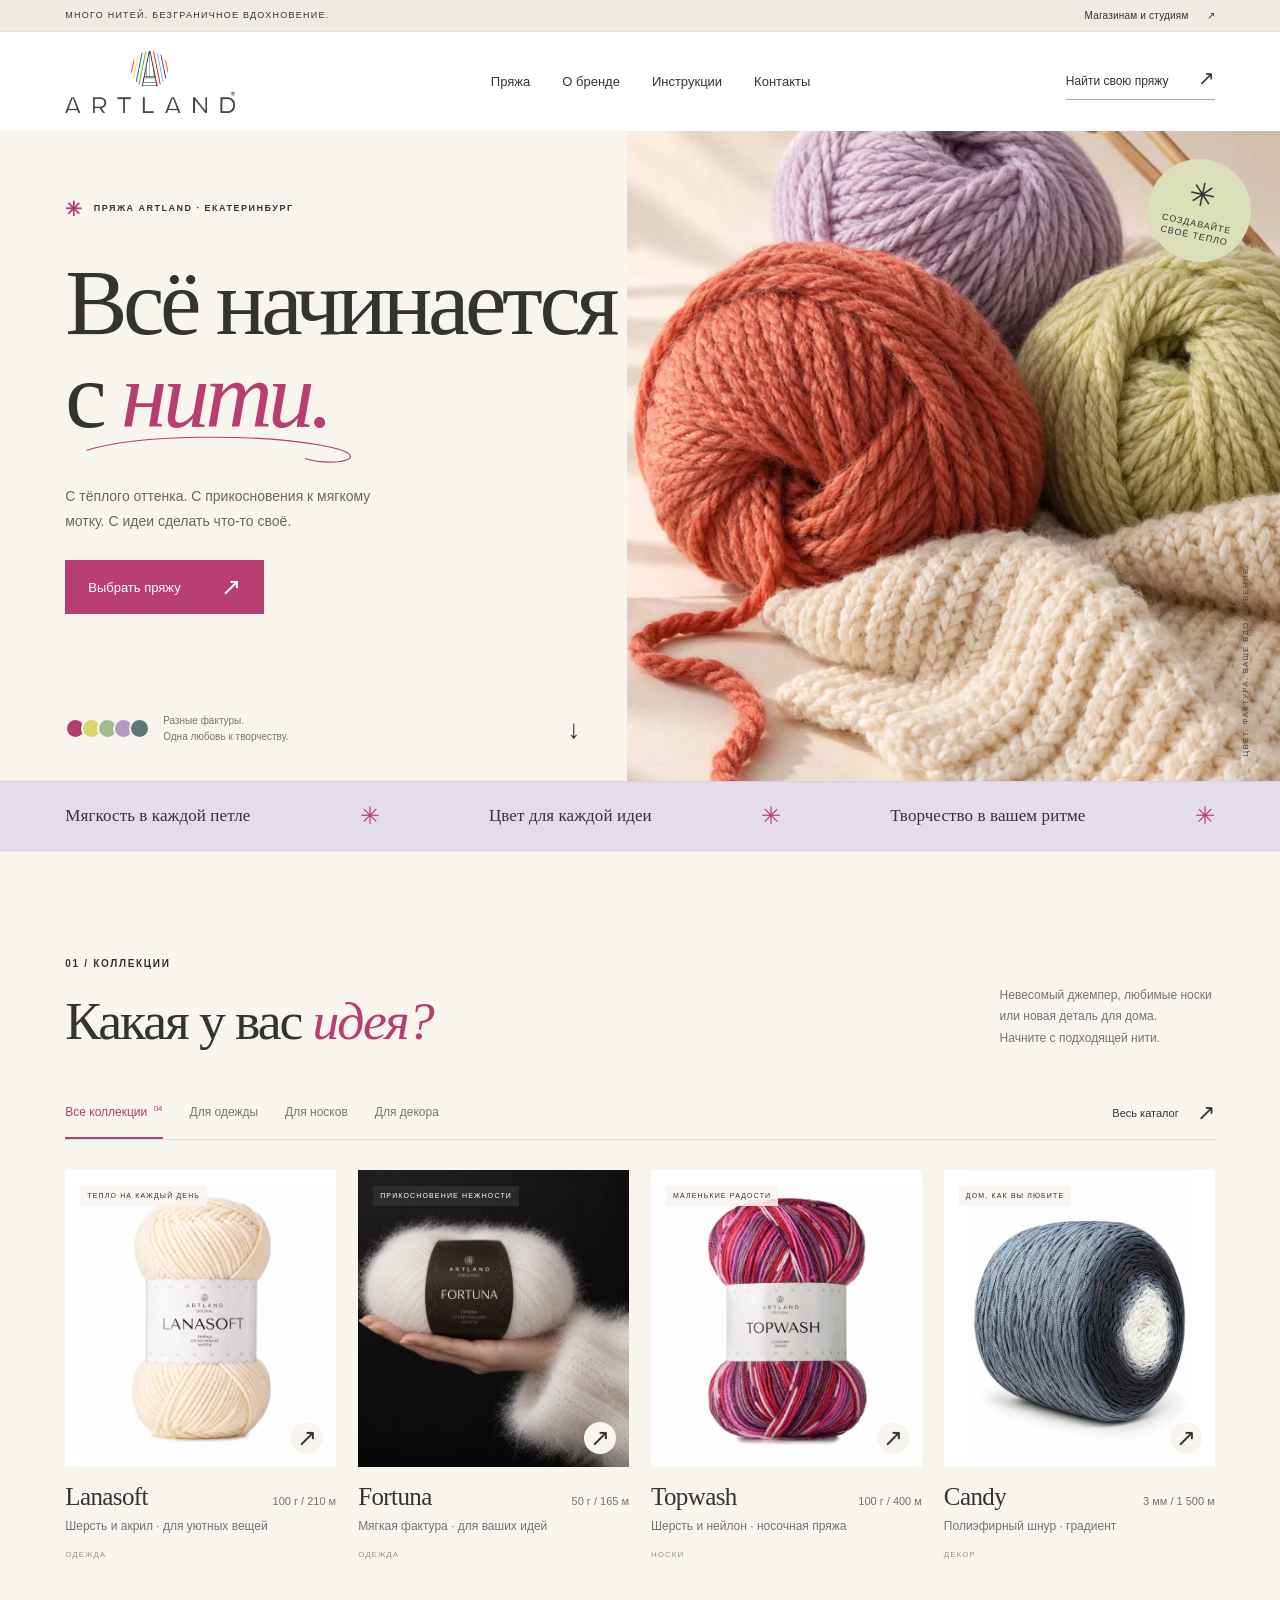
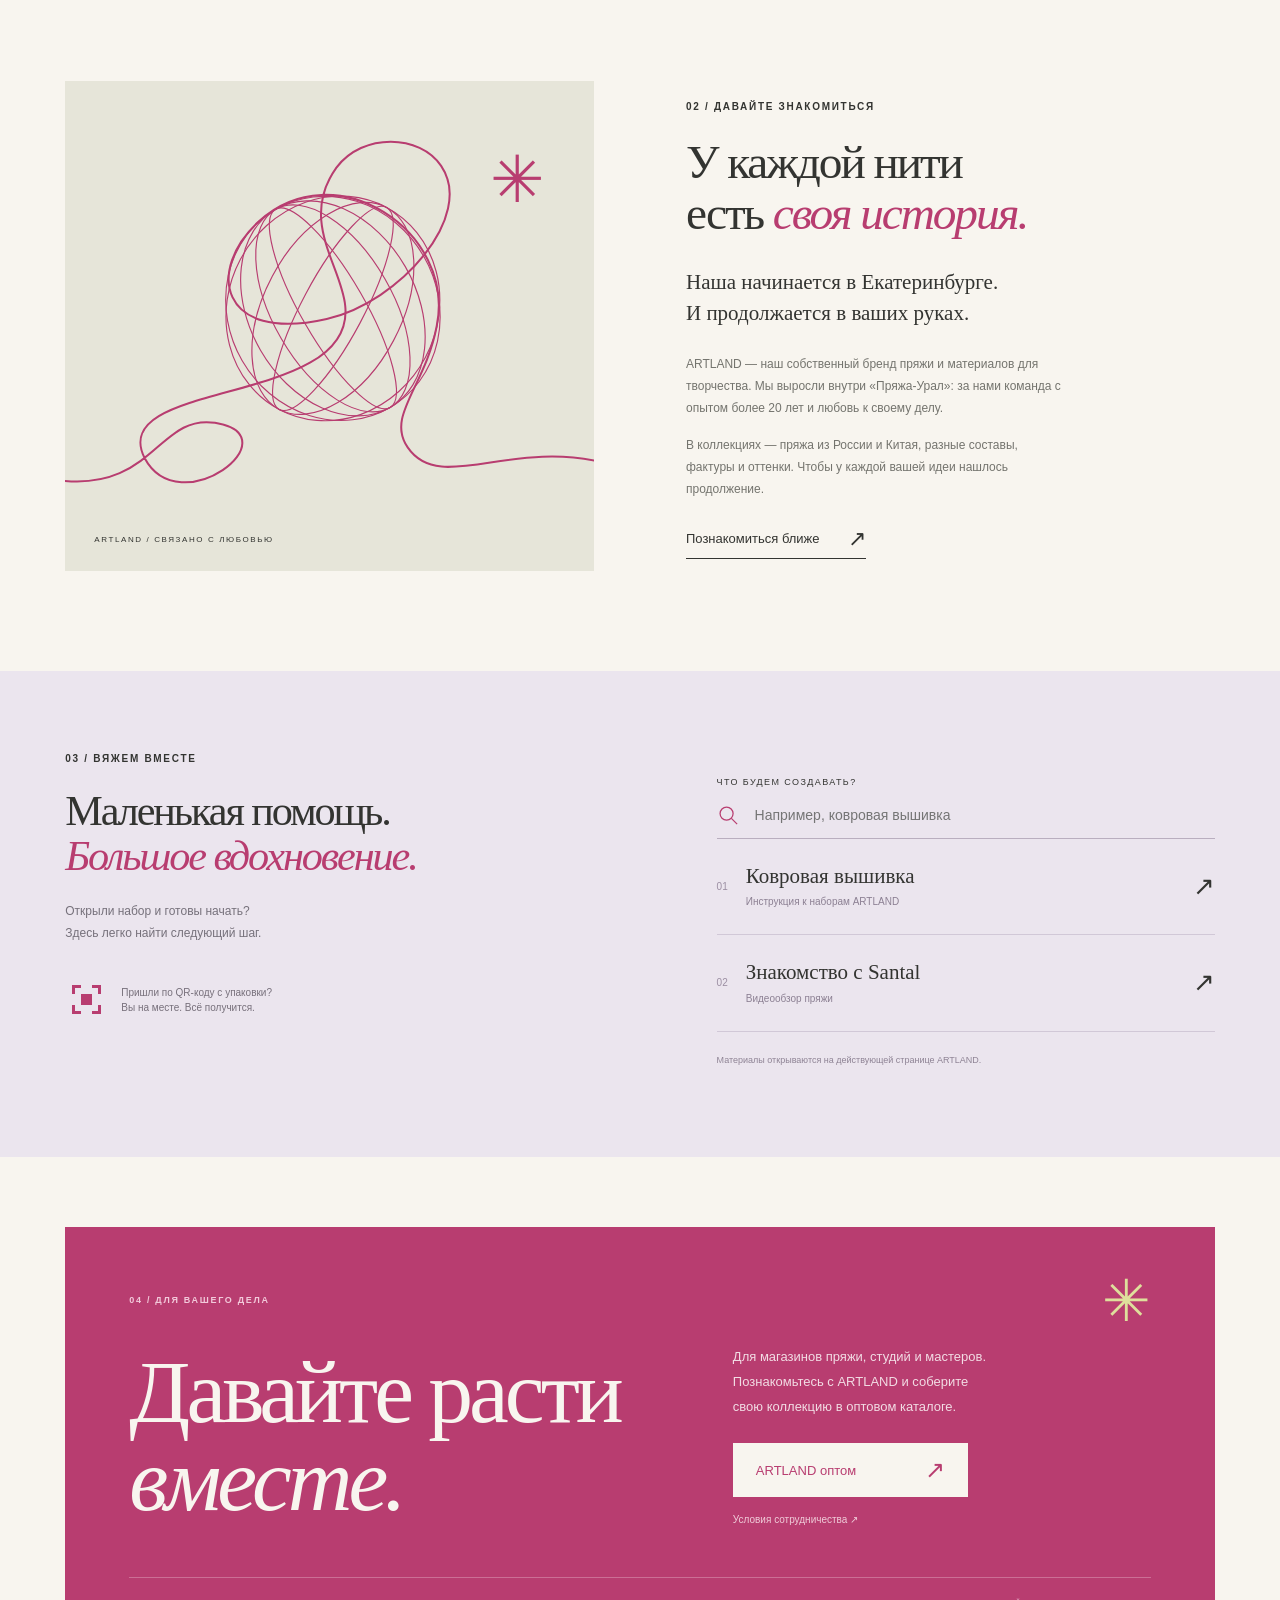
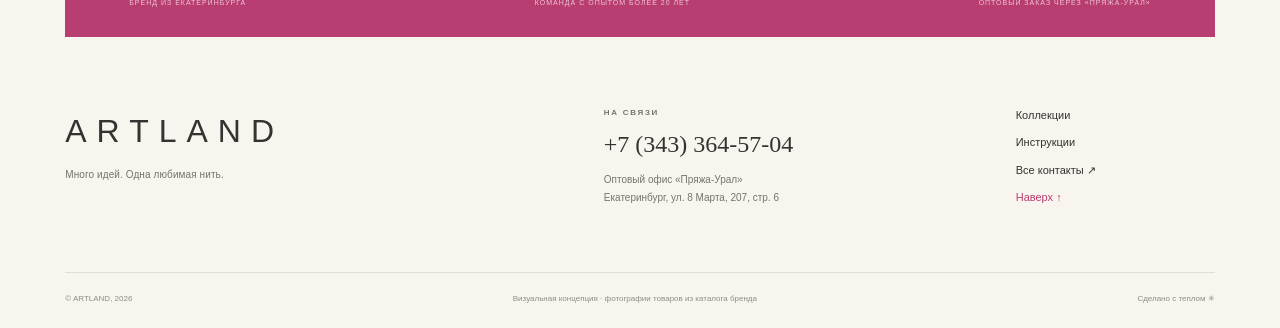
==== index.html @ 99df10fa "Save first ARTLAND website concept" ====
<!doctype html>
<html lang="ru">
<head>
<meta charset="utf-8"><meta name="viewport" content="width=device-width,initial-scale=1">
<title>ARTLAND — всё начинается с нити</title>
<meta name="description" content="Откройте пряжу ARTLAND: фактуры для одежды, носков и декора. Познакомьтесь с коллекциями, найдите инструкцию и перейдите в оптовый каталог.">
<meta name="theme-color" content="#f8f5ef"><meta name="robots" content="noindex,nofollow">
<link rel="icon" href="assets/favicon.svg" type="image/svg+xml">
<link rel="preload" as="image" href="assets/hero.webp" imagesrcset="assets/hero-small.webp 720w, assets/hero.webp 1122w" imagesizes="(max-width: 700px) 100vw, 52vw">
<link rel="stylesheet" href="style.css">
</head>
<body>
<a class="skip" href="#main">К содержимому</a>
<div class="topline"><span>МНОГО НИТЕЙ. БЕЗГРАНИЧНОЕ ВДОХНОВЕНИЕ.</span><a href="#wholesale">Магазинам и студиям <span aria-hidden="true">↗</span></a></div>
<header class="header">
<a class="brand" href="#" aria-label="ARTLAND, на главную"><img src="assets/artland-logo.webp" alt="ARTLAND" width="170" height="62"></a>
<nav class="navigation" aria-label="Основная навигация"><a href="#collections">Пряжа</a><a href="#about">О бренде</a><a href="#instructions">Инструкции</a><a href="#contacts">Контакты</a></nav>
<a class="header-cta" href="#collections">Найти свою пряжу <span aria-hidden="true">↗</span></a>
<button class="menu-toggle" aria-label="Открыть меню" aria-expanded="false" aria-controls="mobile-menu"><span></span><span></span></button>
</header>
<nav id="mobile-menu" class="mobile-menu" aria-label="Мобильная навигация" hidden><a href="#collections">Пряжа</a><a href="#about">О бренде</a><a href="#instructions">Инструкции</a><a href="#wholesale">Оптовым покупателям</a><a href="#contacts">Контакты</a></nav>
<main id="main">
<section class="hero" aria-labelledby="hero-title">
<div class="hero-copy"><div class="eyebrow"><span class="tiny-star" aria-hidden="true">✳</span> ПРЯЖА ARTLAND · ЕКАТЕРИНБУРГ</div><h1 id="hero-title">Всё начинается<br>с <em>нити.</em><svg class="thread-underline" viewBox="0 0 290 35" aria-hidden="true"><path d="M5 20C65 2 190 2 260 14s20 26-15 15"/></svg></h1><p class="hero-description">С тёплого оттенка. С прикосновения к мягкому мотку. С идеи сделать что-то своё.</p><a class="button primary" href="#collections">Выбрать пряжу <span aria-hidden="true">↗</span></a><div class="hero-bottom"><span class="color-dots" aria-hidden="true"><i></i><i></i><i></i><i></i><i></i></span><span>Разные фактуры.<br>Одна любовь к творчеству.</span><a href="#collections" aria-label="Перейти к коллекциям" class="down-arrow">↓</a></div></div>
<div class="hero-visual"><picture><source media="(max-width: 700px)" srcset="assets/hero-small.webp"><img src="assets/hero.webp" width="1122" height="1402" alt="Коралловый, лавандовый и фисташковый мотки рядом с молочным вязаным полотном" fetchpriority="high"></picture><div class="photo-label"><span class="label-mark" aria-hidden="true">✳</span><span>СОЗДАВАЙТЕ<br>СВОЁ ТЕПЛО</span></div><span class="photo-caption">ЦВЕТ. ФАКТУРА. ВАШЕ ВДОХНОВЕНИЕ.</span></div>
</section>
<div class="manifesto-strip" aria-label="Пряжа для ваших идей"><span>Мягкость в каждой петле</span><i aria-hidden="true">✳</i><span>Цвет для каждой идеи</span><i aria-hidden="true">✳</i><span>Творчество в вашем ритме</span><i aria-hidden="true">✳</i></div>
<section class="collections section" id="collections" aria-labelledby="collections-title">
<div class="section-heading"><div><span class="eyebrow">01 / КОЛЛЕКЦИИ</span><h2 id="collections-title">Какая у вас <em>идея?</em></h2></div><p>Невесомый джемпер, любимые носки<br>или новая деталь для дома. <br>Начните с подходящей нити.</p></div>
<div class="catalog-toolbar"><div class="filters" role="group" aria-label="Выбрать пряжу по назначению"><button class="filter active" data-filter="all" aria-pressed="true">Все коллекции <small>04</small></button><button class="filter" data-filter="clothing" aria-pressed="false">Для одежды</button><button class="filter" data-filter="socks" aria-pressed="false">Для носков</button><button class="filter" data-filter="decor" aria-pressed="false">Для декора</button></div><a class="text-link desktop-catalog" href="https://xn----7sbbv2athd0a0j.xn--p1ai/catalogue/artland" target="_blank" rel="noopener">Весь каталог <span aria-hidden="true">↗</span></a></div>
<p class="sr-only" id="filter-status" aria-live="polite"></p>
<div class="product-grid">
<article class="product" data-category="clothing"><button class="product-image cream" data-product="lanasoft" aria-label="Подробнее о Lanasoft"><span class="product-note">ТЕПЛО НА КАЖДЫЙ ДЕНЬ</span><img src="assets/lanasoft.webp" width="640" height="640" alt="Молочная пряжа ARTLAND Lanasoft" loading="lazy"><span class="product-open" aria-hidden="true">↗</span></button><div class="product-title"><h3>Lanasoft</h3><span>100 г / 210 м</span></div><p>Шерсть и акрил · для уютных вещей</p><div class="product-category">ОДЕЖДА</div></article>
<article class="product" data-category="clothing"><button class="product-image dark" data-product="fortuna" aria-label="Подробнее о Fortuna"><span class="product-note">ПРИКОСНОВЕНИЕ НЕЖНОСТИ</span><img src="assets/fortuna.webp" width="640" height="640" alt="Белая пушистая пряжа ARTLAND Fortuna на ладони" loading="lazy"><span class="product-open" aria-hidden="true">↗</span></button><div class="product-title"><h3>Fortuna</h3><span>50 г / 165 м</span></div><p>Мягкая фактура · для ваших идей</p><div class="product-category">ОДЕЖДА</div></article>
<article class="product" data-category="socks"><button class="product-image pink" data-product="topwash" aria-label="Подробнее о Topwash"><span class="product-note">МАЛЕНЬКИЕ РАДОСТИ</span><img src="assets/topwash.webp" width="640" height="640" alt="Розово-бордовая носочная пряжа ARTLAND Topwash" loading="lazy"><span class="product-open" aria-hidden="true">↗</span></button><div class="product-title"><h3>Topwash</h3><span>100 г / 400 м</span></div><p>Шерсть и нейлон · носочная пряжа</p><div class="product-category">НОСКИ</div></article>
<article class="product" data-category="decor"><button class="product-image gray" data-product="candy" aria-label="Подробнее о Candy"><span class="product-note">ДОМ, КАК ВЫ ЛЮБИТЕ</span><img src="assets/candy.webp" width="480" height="640" alt="Серый градиентный полиэфирный шнур ARTLAND Candy" loading="lazy"><span class="product-open" aria-hidden="true">↗</span></button><div class="product-title"><h3>Candy</h3><span>3 мм / 1 500 м</span></div><p>Полиэфирный шнур · градиент</p><div class="product-category">ДЕКОР</div></article>
</div><a class="text-link mobile-catalog" href="https://xn----7sbbv2athd0a0j.xn--p1ai/catalogue/artland" target="_blank" rel="noopener">Все коллекции в оптовом каталоге ↗</a>
</section>
<section class="brand-story section" id="about" aria-labelledby="about-title"><div class="story-visual"><div class="thread-art" aria-hidden="true"><svg viewBox="0 0 560 500"><path class="loose-thread" d="M-30 425C80 440 85 350 150 360C240 375 110 475 70 400C25 310 310 342 298 227C294 182 245 130 288 70C318 30 383 32 407 68C446 125 360 223 277 242C154 270 140 185 200 131C286 52 424 142 402 250C389 319 344 352 369 388C405 441 485 379 590 405"/><g class="yarn-lines"><ellipse cx="284" cy="230" rx="119" ry="130" transform="rotate(-30 284 230)"/><ellipse cx="284" cy="230" rx="95" ry="130" transform="rotate(-30 284 230)"/><ellipse cx="284" cy="230" rx="68" ry="130" transform="rotate(-30 284 230)"/><ellipse cx="284" cy="230" rx="36" ry="130" transform="rotate(-30 284 230)"/><ellipse cx="284" cy="230" rx="119" ry="130" transform="rotate(28 284 230)"/><ellipse cx="284" cy="230" rx="78" ry="130" transform="rotate(28 284 230)"/><ellipse cx="284" cy="230" rx="35" ry="130" transform="rotate(28 284 230)"/></g></svg><span class="art-star">✳</span></div><span class="visual-footer">ARTLAND / СВЯЗАНО С ЛЮБОВЬЮ</span></div><div class="story-copy"><span class="eyebrow">02 / ДАВАЙТЕ ЗНАКОМИТЬСЯ</span><h2 id="about-title">У каждой нити<br>есть <em>своя история.</em></h2><p class="story-intro">Наша начинается в Екатеринбурге.<br>И продолжается в ваших руках.</p><p>ARTLAND — наш собственный бренд пряжи и материалов для творчества. Мы выросли внутри «Пряжа-Урал»: за нами команда с опытом более 20 лет и любовь к своему делу.</p><p>В коллекциях — пряжа из России и Китая, разные составы, фактуры и оттенки. Чтобы у каждой вашей идеи нашлось продолжение.</p><a class="text-link" href="#wholesale">Познакомиться ближе <span aria-hidden="true">↗</span></a></div></section>
<section class="instructions section" id="instructions" aria-labelledby="instructions-title"><div class="instructions-intro"><span class="eyebrow">03 / ВЯЖЕМ ВМЕСТЕ</span><h2 id="instructions-title">Маленькая помощь.<br><em>Большое вдохновение.</em></h2><p>Открыли набор и готовы начать?<br>Здесь легко найти следующий шаг.</p><div class="instruction-sign"><svg width="43" height="43" viewBox="0 0 43 43" aria-hidden="true"><path d="M7 7h9v3h-6v6H7zm20 0h9v9h-3v-6h-6zM7 27h3v6h6v3H7zm26 0h3v9h-9v-3h6zM16 16h11v11H16z" fill="currentColor"/></svg><span>Пришли по QR-коду с упаковки?<br>Вы на месте. Всё получится.</span></div></div><div class="instruction-panel"><label class="search-label" for="instruction-search">ЧТО БУДЕМ СОЗДАВАТЬ?</label><div class="search-wrap"><svg viewBox="0 0 24 24" width="23" height="23" aria-hidden="true"><circle cx="10" cy="10" r="6.8"/><path d="m15 15 6 6"/></svg><input id="instruction-search" type="search" placeholder="Например, ковровая вышивка" autocomplete="off"></div><div id="instruction-result"><a class="instruction-row" href="https://artland-store.ru/" target="_blank" rel="noopener"><span class="instruction-number">01</span><span><strong>Ковровая вышивка</strong><small>Инструкция к наборам ARTLAND</small></span><span class="row-arrow" aria-hidden="true">↗</span></a><a class="instruction-row" href="https://artland-store.ru/" target="_blank" rel="noopener"><span class="instruction-number">02</span><span><strong>Знакомство с Santal</strong><small>Видеообзор пряжи</small></span><span class="row-arrow" aria-hidden="true">↗</span></a></div><p id="instruction-empty" class="empty-message" role="status" hidden>Пока не нашли такую инструкцию. <a href="#contacts">Свяжитесь с командой</a> — поможем сориентироваться.</p><p class="instruction-footnote">Материалы открываются на действующей странице ARTLAND.</p></div></section>
<section class="wholesale section" id="wholesale" aria-labelledby="wholesale-title"><div class="wholesale-top"><span class="eyebrow">04 / ДЛЯ ВАШЕГО ДЕЛА</span><span class="wholesale-flower" aria-hidden="true">✳</span></div><div class="wholesale-content"><h2 id="wholesale-title">Давайте расти<br><em>вместе.</em></h2><div class="wholesale-description"><p>Для магазинов пряжи, студий и мастеров.<br>Познакомьтесь с ARTLAND и соберите<br>свою коллекцию в оптовом каталоге.</p><a class="button light" href="https://xn----7sbbv2athd0a0j.xn--p1ai/catalogue/artland" target="_blank" rel="noopener">ARTLAND оптом <span aria-hidden="true">↗</span></a><a class="wholesale-terms" href="https://xn----7sbbv2athd0a0j.xn--p1ai/uslovija" target="_blank" rel="noopener">Условия сотрудничества ↗</a></div></div><div class="wholesale-bottom"><span>БРЕНД ИЗ ЕКАТЕРИНБУРГА</span><span>КОМАНДА С ОПЫТОМ БОЛЕЕ 20 ЛЕТ</span><span>ОПТОВЫЙ ЗАКАЗ ЧЕРЕЗ «ПРЯЖА-УРАЛ»</span></div></section>
</main>
<footer class="footer section" id="contacts"><div class="footer-top"><div class="footer-brand">ARTLAND<span>Много идей. Одна любимая нить.</span></div><div class="footer-contacts"><span class="eyebrow">НА СВЯЗИ</span><a href="tel:+73433645704">+7 (343) 364-57-04</a><p>Оптовый офис «Пряжа-Урал»<br>Екатеринбург, ул. 8 Марта, 207, стр. 6</p></div><div class="footer-links"><a href="#collections">Коллекции</a><a href="#instructions">Инструкции</a><a href="https://xn----7sbbv2athd0a0j.xn--p1ai/contacts" target="_blank" rel="noopener">Все контакты ↗</a><a href="#" class="back-top">Наверх ↑</a></div></div><div class="footer-bottom"><span>© ARTLAND, 2026</span><span>Визуальная концепция · фотографии товаров из каталога бренда</span><span>Сделано с теплом ✳</span></div></footer>
<dialog class="product-dialog" aria-labelledby="dialog-title"><button class="dialog-close" aria-label="Закрыть карточку">×</button><div class="dialog-layout"><div class="dialog-image"><img id="dialog-image" src="assets/lanasoft.webp" alt="" width="640" height="640"></div><div class="dialog-copy"><span class="eyebrow">ARTLAND / КОЛЛЕКЦИЯ ПРЯЖИ</span><h2 id="dialog-title"></h2><p id="dialog-description"></p><dl id="dialog-specs"></dl><a class="button primary" id="dialog-link" href="https://xn----7sbbv2athd0a0j.xn--p1ai/catalogue/artland" target="_blank" rel="noopener">В оптовый каталог <span aria-hidden="true">↗</span></a><small>Актуальные цены, оттенки и наличие — в каталоге «Пряжа-Урал».</small></div></div></dialog>
<script src="app.js" defer></script>
</body></html>
---- style.css ----
:root{--ink:#333431;--muted:#74746e;--paper:#f8f5ef;--berry:#b83d70;--line:#deded6;--lilac:#e3dce9;--green:#dbdfb8;--serif:Georgia,'Times New Roman',serif;--sans:Arial,Helvetica,sans-serif}*{box-sizing:border-box}html{scroll-behavior:smooth;scroll-padding-top:30px}body{margin:0;background:var(--paper);color:var(--ink);font:15px/1.5 var(--sans);-webkit-font-smoothing:antialiased}body.modal-open{overflow:hidden}a{color:inherit;text-decoration:none}button,input{font:inherit}button,a,input{-webkit-tap-highlight-color:transparent}button{cursor:pointer}a:focus-visible,button:focus-visible,input:focus-visible{outline:2px solid var(--berry);outline-offset:5px}button{color:inherit}img{display:block;max-width:100%}h1,h2,h3,p{margin:0}h1,h2{font-weight:400}em{font-family:var(--serif);font-weight:400}section[id],footer[id]{scroll-margin-top:32px}.section{padding:100px 5.1%}.eyebrow{font-size:10px;letter-spacing:1.7px;font-weight:600;display:inline-block}h2{font:clamp(40px,4.2vw,62px)/1.08 var(--serif);letter-spacing:-2.1px}h2 em{color:var(--berry)}.text-link{display:inline-flex;align-items:center;gap:28px;border-bottom:1px solid currentColor;padding-bottom:8px;font-size:13px}.text-link span{font-size:22px;line-height:1}.button{display:inline-flex;align-items:center;justify-content:space-between;gap:40px;min-height:54px;padding:15px 23px;font-size:13px;transition:background .2s,transform .2s}.button:hover{transform:translateY(-2px)}.button span{font-size:24px;line-height:1}.primary{background:var(--berry);color:white}.primary:hover{background:#a53061}.light{background:var(--paper);color:var(--berry)}.topline{height:32px;padding:0 5.1%;display:flex;align-items:center;justify-content:space-between;font-size:9px;letter-spacing:1.25px;background:#eeebe5;border-bottom:1px solid #e5e2dc}.topline a{letter-spacing:.2px;font-size:10px}.topline a span{margin-left:15px}.header{height:99px;display:flex;align-items:center;justify-content:space-between;gap:30px;padding:14px 5.1%;background:#fff}.brand img{width:170px;height:62px;object-fit:contain}.navigation{display:flex;gap:32px;font-size:13px}.navigation a{position:relative}.navigation a:after{content:'';position:absolute;left:0;right:100%;bottom:-8px;height:1px;background:var(--berry);transition:right .2s}.navigation a:hover:after{right:0}.header-cta{border-bottom:1px solid #a4a59d;padding-bottom:6px;font-size:12px}.header-cta span{margin-left:26px;font-size:20px}.menu-toggle{display:none}.mobile-menu[hidden]{display:none}.hero{display:grid;grid-template-columns:49% 51%;min-height:650px}.hero-copy{padding:63px 7.5% 32px 10.4%;position:relative;display:flex;align-items:flex-start;flex-direction:column}.hero-copy .eyebrow{display:flex;align-items:center;gap:10px;font-size:9px;letter-spacing:1.5px}.tiny-star{font-size:20px;color:var(--berry)}h1{font:clamp(68px,7.3vw,111px)/.99 var(--serif);letter-spacing:-4.5px;margin-top:33px;position:relative;z-index:1;white-space:nowrap}h1 em{color:var(--berry)}.thread-underline{width:48%;height:36px;position:absolute;left:17px;bottom:-24px;fill:none;stroke:var(--berry);stroke-width:1.2;overflow:visible}.hero-description{font-size:14px;line-height:1.8;max-width:320px;margin:42px 0 26px;color:#66685f}.hero-bottom{margin-top:auto;padding-top:48px;display:flex;align-items:center;width:100%;gap:16px;font-size:10px;line-height:1.55;color:#76776f}.color-dots{display:flex;padding-right:2px}.color-dots i{width:21px;height:21px;border-radius:50%;margin-right:-5px;border:2px solid var(--paper);background:#b33d6f}.color-dots i:nth-child(2){background:#dbd66c}.color-dots i:nth-child(3){background:#a3ba8f}.color-dots i:nth-child(4){background:#b19ec3}.color-dots i:nth-child(5){background:#5e7974}.down-arrow{margin-left:auto;font-size:26px;color:var(--ink)}.hero-visual{position:relative;overflow:hidden;background:#eee5d7;min-height:650px}.hero-visual picture,.hero-visual picture img{width:100%;height:100%;position:absolute;inset:0;object-fit:cover;object-position:center 49%}.photo-label{position:absolute;top:28px;right:29px;width:103px;height:103px;background:var(--green);border-radius:50%;display:flex;flex-direction:column;align-items:center;justify-content:center;transform:rotate(12deg);font-size:9px;line-height:1.4;text-align:center;letter-spacing:1px;box-shadow:0 2px 9px #00000005}.label-mark{font-size:32px;line-height:1.1;margin-bottom:4px}.photo-caption{position:absolute;bottom:24px;right:28px;font-size:8px;letter-spacing:1.2px;color:#514b40;writing-mode:vertical-rl;transform:rotate(180deg)}.manifesto-strip{padding:20px 5.1%;display:flex;justify-content:space-between;align-items:center;background:var(--lilac);border-top:1px solid #d9d1e2;border-bottom:1px solid #d9d1e2;font:17px var(--serif);letter-spacing:.1px}.manifesto-strip i{color:var(--berry);font-size:24px;font-style:normal}.section-heading{display:flex;justify-content:space-between;align-items:flex-end;margin-bottom:38px;gap:30px}.section-heading h2{margin-top:18px}.section-heading>p{font-size:12px;color:var(--muted);line-height:1.8;padding-right:3px}.catalog-toolbar{display:flex;justify-content:space-between;align-items:center;margin-bottom:30px;border-bottom:1px solid var(--line);gap:25px}.filters{display:flex;gap:27px}.filter{border:0;border-bottom:2px solid transparent;background:none;padding:15px 0 16px;white-space:nowrap;font-size:12px;color:#78796f}.filter.active{border-bottom-color:var(--berry);color:var(--berry)}.filter small{font-size:8px;vertical-align:super;margin-left:3px}.desktop-catalog{border:0;padding:0;font-size:11px;gap:18px}.product-grid{display:grid;grid-template-columns:repeat(4,minmax(0,1fr));gap:22px}.product[hidden]{display:none}.product-image{display:block;width:100%;position:relative;aspect-ratio: .91;border:0;padding:0;overflow:hidden;text-align:left;background:white}.product-image img{width:100%;height:100%;object-fit:contain;transition:transform .5s}.product-image.dark img{object-fit:cover}.product-image:hover img{transform:scale(1.045)}.product-note{position:absolute;top:16px;left:15px;z-index:1;font-size:7px;letter-spacing:1.15px;background:#f8f5efdc;padding:5px 7px}.dark .product-note{background:#333431aa;color:white}.product-open{position:absolute;right:13px;bottom:13px;background:var(--paper);border-radius:50%;width:32px;height:32px;font-size:24px;text-align:center;line-height:31px;transition:background .2s}.product-image:hover .product-open{background:var(--green)}.product-title{display:flex;align-items:baseline;justify-content:space-between;gap:6px;margin-top:16px}.product-title h3{font:25px var(--serif);letter-spacing:-.6px}.product-title>span{font-size:11px;color:var(--muted);white-space:nowrap}.product>p{font-size:12px;color:var(--muted);margin-top:6px}.product-category{margin-top:14px;font-size:8px;letter-spacing:1px;color:#96968b}.mobile-catalog{display:none}.brand-story{display:grid;grid-template-columns:1fr 1fr;gap:8%;padding-top:20px;padding-bottom:100px;align-items:center}.story-visual{background:#e6e5d9;position:relative;min-height:490px;overflow:hidden;display:flex;flex-direction:column;justify-content:center}.thread-art{position:relative}.thread-art svg{width:100%;display:block;max-height:440px;overflow:visible}.loose-thread{fill:none;stroke:var(--berry);stroke-width:2.3}.yarn-lines{fill:none;stroke:var(--berry);stroke-width:1.3}.art-star{position:absolute;right:50px;top:25px;color:var(--berry);font-size:65px;font-weight:400}.visual-footer{font-size:8px;letter-spacing:1.6px;margin:0 29px 25px;position:absolute;bottom:0}.story-copy h2{margin:21px 0 27px;font-size:clamp(40px,3.7vw,56px)}.story-intro{font-family:var(--serif);font-size:21px;line-height:1.5;margin-bottom:23px!important;color:var(--ink)!important}.story-copy>p:not(.story-intro){font-size:12px;color:var(--muted);line-height:1.85;max-width:382px;margin-bottom:15px}.story-copy .text-link{margin-top:12px}.instructions{background:#ebe5ee;display:grid;grid-template-columns:1.1fr 1fr;gap:9%;padding-top:75px;padding-bottom:75px}.instructions h2{font-size:clamp(35px,3.3vw,49px);margin:19px 0 22px}.instructions-intro>p{font-size:12px;line-height:1.8;color:#76717b}.instruction-sign{display:flex;gap:13px;align-items:center;margin-top:34px;font-size:10px;color:#77707b;line-height:1.5}.instruction-sign svg{flex:none;color:var(--berry)}.instruction-panel{padding:30px 0 15px}.search-label{display:block;font-size:9px;letter-spacing:1.4px;margin-bottom:14px}.search-wrap{display:flex;align-items:center;border-bottom:1px solid #b9aebf;padding-bottom:11px;gap:13px}.search-wrap svg{fill:none;stroke:var(--berry);stroke-width:1.3;flex:none}.search-wrap input{width:100%;background:none;border:0;outline:0;font-size:14px;color:var(--ink);border-radius:0}.search-wrap:focus-within{border-color:var(--berry)}.instruction-row{display:flex;align-items:center;gap:18px;border-bottom:1px solid #d1c8d7;padding:25px 0;transition:color .2s}.instruction-row:hover{color:var(--berry)}.instruction-row[hidden]{display:none}.instruction-number{font-size:10px;color:#9c8fa3}.instruction-row strong{font:21px var(--serif)}.instruction-row small{display:block;margin-top:5px;font-size:10px;color:#8c8093}.row-arrow{margin-left:auto;font-size:26px;font-weight:300}.instruction-footnote{font-size:9px;color:#8e8394;margin-top:22px}.empty-message{font-size:13px;margin:30px 0;color:var(--muted)}.empty-message a{text-decoration:underline;color:var(--berry)}.wholesale{background:var(--berry);color:var(--paper);padding-top:45px;padding-bottom:28px;margin:70px 5.1% 0;padding-left:5%;padding-right:5%}.wholesale-top{display:flex;align-items:center;justify-content:space-between}.wholesale-top .eyebrow{color:#f2c9da;font-size:9px}.wholesale-flower{font-size:58px;line-height:1;color:#dedf9c}.wholesale-content{display:grid;grid-template-columns:1.2fr 1fr;gap:10%;padding:15px 0 50px;align-items:center}.wholesale h2{font-size:clamp(65px,7vw,100px);line-height:.99;letter-spacing:-4px}.wholesale h2 em{color:var(--paper)}.wholesale-description p{font-size:13px;line-height:1.9;color:#f2dce4;margin-bottom:24px}.wholesale-description .button{min-width:235px}.wholesale-terms{display:block;font-size:10px;color:#f0ccd9;margin-top:15px}.wholesale-bottom{border-top:1px solid #ffffff42;padding-top:20px;display:flex;justify-content:space-between;gap:20px;font-size:7px;letter-spacing:1px;color:#edc5d7}.footer{padding-top:70px;padding-bottom:23px}.footer-top{display:grid;grid-template-columns:1.35fr 1fr .55fr;gap:50px;padding-bottom:65px}.footer-brand{font-size:32px;letter-spacing:10px;font-weight:300}.footer-brand span{display:block;font-size:10px;letter-spacing:.1px;color:var(--muted);margin-top:12px}.footer-contacts .eyebrow{display:block;color:var(--muted);font-size:8px;margin-bottom:12px}.footer-contacts>a{font:24px var(--serif)}.footer-contacts>p{font-size:10px;color:var(--muted);line-height:1.8;margin-top:13px}.footer-links{font-size:11px;display:flex;flex-direction:column;gap:11px;align-items:flex-start}.back-top{color:var(--berry)}.footer-bottom{border-top:1px solid var(--line);padding-top:20px;display:flex;justify-content:space-between;gap:25px;font-size:8px;color:#8c8d84}.product-dialog{border:0;background:var(--paper);color:var(--ink);padding:0;width:min(850px,92vw);max-height:90vh;overflow:auto}.product-dialog::backdrop{background:#27221dc4;backdrop-filter:blur(4px)}.dialog-close{position:absolute;right:15px;top:10px;background:var(--paper);border:0;width:44px;height:44px;font-size:30px;z-index:2}.dialog-layout{display:grid;grid-template-columns:1fr 1.1fr}.dialog-image{display:flex;align-items:center;background:white}.dialog-image img{width:100%;height:auto}.dialog-copy{padding:55px 35px 35px}.dialog-copy .eyebrow{font-size:8px}.dialog-copy h2{margin:20px 0;font-size:50px}.dialog-copy>p{color:var(--muted);font-size:13px}.dialog-copy dl{margin:25px 0;font-size:12px}.dialog-copy dl div{display:flex;justify-content:space-between;gap:25px;padding:10px 0;border-bottom:1px solid var(--line)}.dialog-copy dt{color:var(--muted)}.dialog-copy dd{margin:0;text-align:right}.dialog-copy .button{width:100%;gap:15px;font-size:12px}.dialog-copy>small{display:block;font-size:9px;color:var(--muted);margin-top:15px;line-height:1.6}.skip{position:fixed;top:-70px;left:20px;background:white;padding:15px;z-index:100}.skip:focus{top:10px}.sr-only{position:absolute;width:1px;height:1px;padding:0;margin:-1px;overflow:hidden;clip:rect(0,0,0,0);white-space:nowrap;border:0}
@media(min-width:1600px){body{max-width:1920px;margin:auto}.hero{min-height:760px}.hero-visual{min-height:760px}.hero-copy{padding-top:80px}h1{font-size:125px}.hero-description{font-size:16px}.hero-bottom{padding-top:80px}}
@media(max-width:1100px){.navigation{gap:20px}.header-cta{display:none}.hero{min-height:600px}.hero-visual{min-height:600px}.hero-copy{padding-top:42px}h1{font-size:clamp(60px,7.3vw,80px);letter-spacing:-3px}.hero-description{font-size:13px;max-width:250px}.hero-bottom{gap:10px}.hero-bottom>span:nth-child(2){font-size:9px}.manifesto-strip{font-size:14px}.product-grid{gap:16px}.product-title{display:block}.product-title>span{display:block;margin-top:4px}.product-note{font-size:6px;left:8px;top:10px;padding:4px}.brand-story{gap:6%}.story-visual{min-height:440px}.instructions{gap:5%}.footer-brand{font-size:27px;letter-spacing:7px}.footer-top{gap:30px}}
@media(max-width:700px){html{scroll-padding-top:10px}.section{padding:62px 6%}h2{font-size:39px;letter-spacing:-1.4px}.topline{height:29px;padding:0 6%;font-size:6px;letter-spacing:.8px}.topline a{font-size:8px}.header{height:80px;padding:10px 6%}.brand img{width:139px;height:51px}.navigation{display:none}.menu-toggle{display:flex;background:none;border:0;width:44px;height:44px;flex-direction:column;justify-content:center;gap:7px;padding:3px}.menu-toggle span{width:24px;height:1px;background:var(--ink);transition:transform .2s}.menu-toggle[aria-expanded=true] span:first-child{transform:translateY(4px) rotate(45deg)}.menu-toggle[aria-expanded=true] span:last-child{transform:translateY(-4px) rotate(-45deg)}.mobile-menu{padding:10px 6% 25px;background:#fff;display:flex;flex-direction:column;gap:17px;border-top:1px solid var(--line);font-size:15px}.hero{display:flex;flex-direction:column;min-height:0}.hero-copy{padding:37px 6% 26px;min-height:430px}.hero-copy .eyebrow{font-size:8px;letter-spacing:1.2px}h1{margin-top:24px;font-size:clamp(40px,13vw,84px);line-height:1.01;letter-spacing:-2px;white-space:normal}.thread-underline{width:45%;bottom:-20px;height:30px}.hero-description{font-size:14px;line-height:1.75;max-width:275px;margin:32px 0 22px}.hero .button{min-height:49px;padding:13px 20px;font-size:12px;gap:55px}.hero-bottom{padding-top:27px;margin-top:0}.hero-bottom>span:nth-child(2){font-size:9px}.hero-visual{min-height:0;height:430px}.hero-visual picture img{object-position:center 43%}.photo-label{width:80px;height:80px;top:20px;right:20px;font-size:7px}.label-mark{font-size:26px}.photo-caption{font-size:7px;right:17px;bottom:17px}.manifesto-strip{padding:17px 6%;gap:16px;font-size:13px;justify-content:space-around}.manifesto-strip span:nth-of-type(3),.manifesto-strip i:last-child{display:none}.manifesto-strip i{font-size:20px}.section-heading{display:block;margin-bottom:23px}.section-heading h2{margin-top:14px}.section-heading>p{margin-top:18px;font-size:12px;line-height:1.7}.section-heading>p br{display:none}.catalog-toolbar{margin-bottom:23px;display:block}.filters{gap:22px;overflow:auto;scrollbar-width:none}.filter{font-size:11px;padding:13px 0}.filter small{font-size:7px}.desktop-catalog{display:none}.product-grid{grid-template-columns:repeat(2,minmax(0,1fr));gap:28px 14px}.product-image{aspect-ratio:.84}.product-note{font-size:5px;letter-spacing:.5px;padding:4px 5px;left:6px}.product-title{margin-top:12px}.product-title h3{font-size:24px}.product-title>span{font-size:10px;margin-top:5px}.product>p{font-size:11px;line-height:1.7}.product-category{font-size:6px;margin-top:9px}.product-open{width:27px;height:27px;line-height:26px;font-size:22px;bottom:9px;right:9px}.mobile-catalog{display:inline-flex;margin-top:30px;font-size:11px}.brand-story{display:flex;flex-direction:column;padding-top:0;gap:35px;align-items:stretch}.story-visual{min-height:335px}.thread-art svg{height:335px}.art-star{font-size:47px;right:35px;top:13px}.visual-footer{font-size:7px;margin-left:20px;margin-bottom:18px}.story-copy h2{font-size:39px;margin:17px 0 22px}.story-intro{font-size:21px}.story-copy>p:not(.story-intro){font-size:13px;max-width:100%}.instructions{display:block;padding-top:54px;padding-bottom:43px}.instructions h2{font-size:35px;margin-top:18px}.instructions-intro>p{font-size:13px}.instruction-sign{margin-top:22px;font-size:9px}.instruction-sign svg{width:36px;height:36px}.instruction-panel{padding-top:38px;padding-bottom:0}.instruction-row{padding:23px 0}.instruction-row strong{font-size:22px}.instruction-footnote{font-size:8px}.wholesale{margin:45px 6% 0;padding:28px 7% 24px}.wholesale-flower{font-size:43px}.wholesale .eyebrow{font-size:8px}.wholesale-content{display:block;padding:15px 0 28px}.wholesale h2{font-size:66px;letter-spacing:-2.5px}.wholesale-description{margin-top:28px}.wholesale-description p{font-size:11px;margin-bottom:20px}.wholesale-description .button{min-width:225px;min-height:49px;font-size:12px}.wholesale-terms{font-size:9px}.wholesale-bottom{flex-direction:column;gap:10px;font-size:6px;padding-top:20px}.footer{padding-top:50px;padding-bottom:23px}.footer-top{grid-template-columns:1fr .7fr;gap:30px 15px;padding-bottom:37px}.footer-brand{grid-column:1/-1;font-size:32px;letter-spacing:8px}.footer-brand span{font-size:10px;letter-spacing:.2px}.footer-contacts>a{font-size:19px}.footer-contacts>p{font-size:9px;line-height:1.8}.footer-links{font-size:10px;gap:13px;padding-top:4px}.footer-contacts .eyebrow{font-size:7px}.footer-bottom{flex-wrap:wrap;gap:13px;font-size:7px}.footer-bottom>span:nth-child(2){order:3;width:100%;font-size:6px}.footer-bottom>span:last-child{margin-left:auto}.dialog-layout{display:block}.dialog-image{height:230px;justify-content:center}.dialog-image img{height:230px;width:auto;max-width:100%;object-fit:contain}.dialog-copy{padding:27px}.dialog-copy h2{font-size:40px;margin:15px 0}.dialog-copy dl{margin:20px 0}.dialog-copy>p{font-size:12px}}
@media(prefers-reduced-motion:reduce){html{scroll-behavior:auto}*,*:before,*:after{transition:none!important;animation:none!important}}
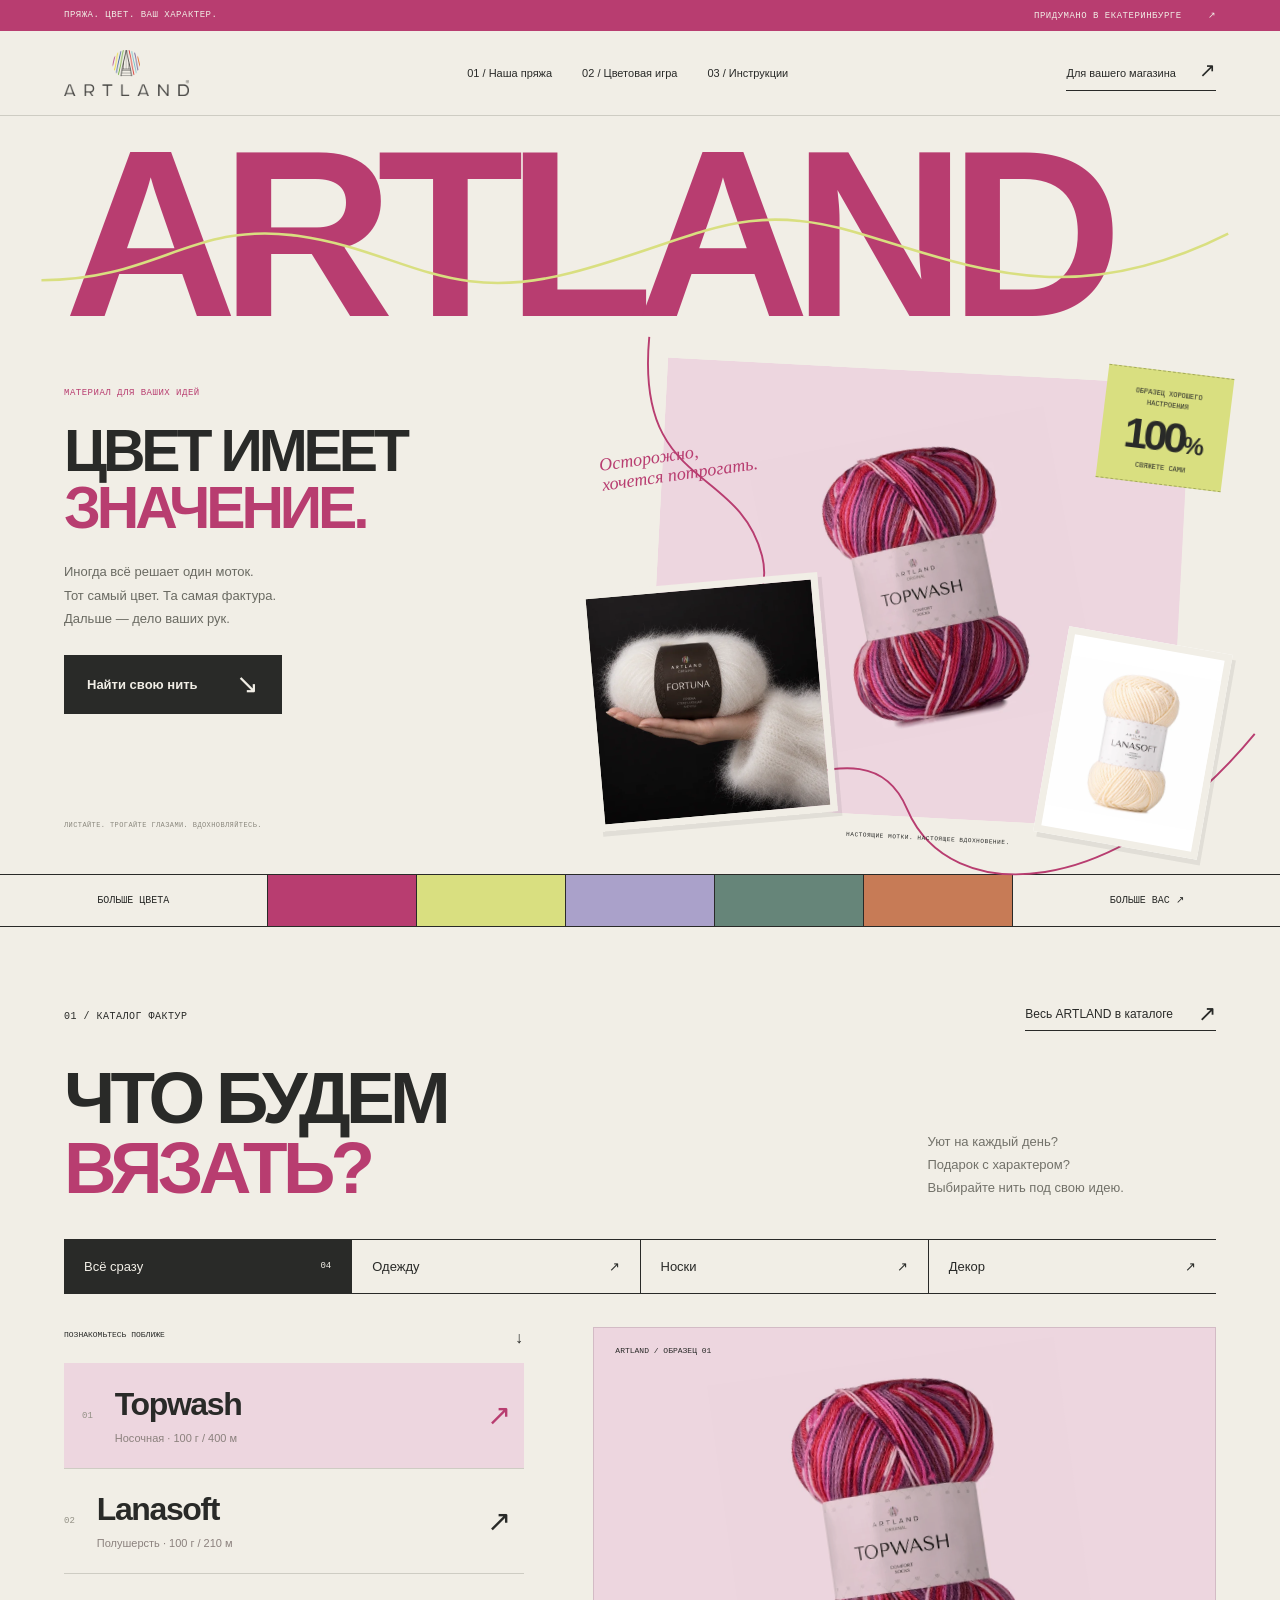
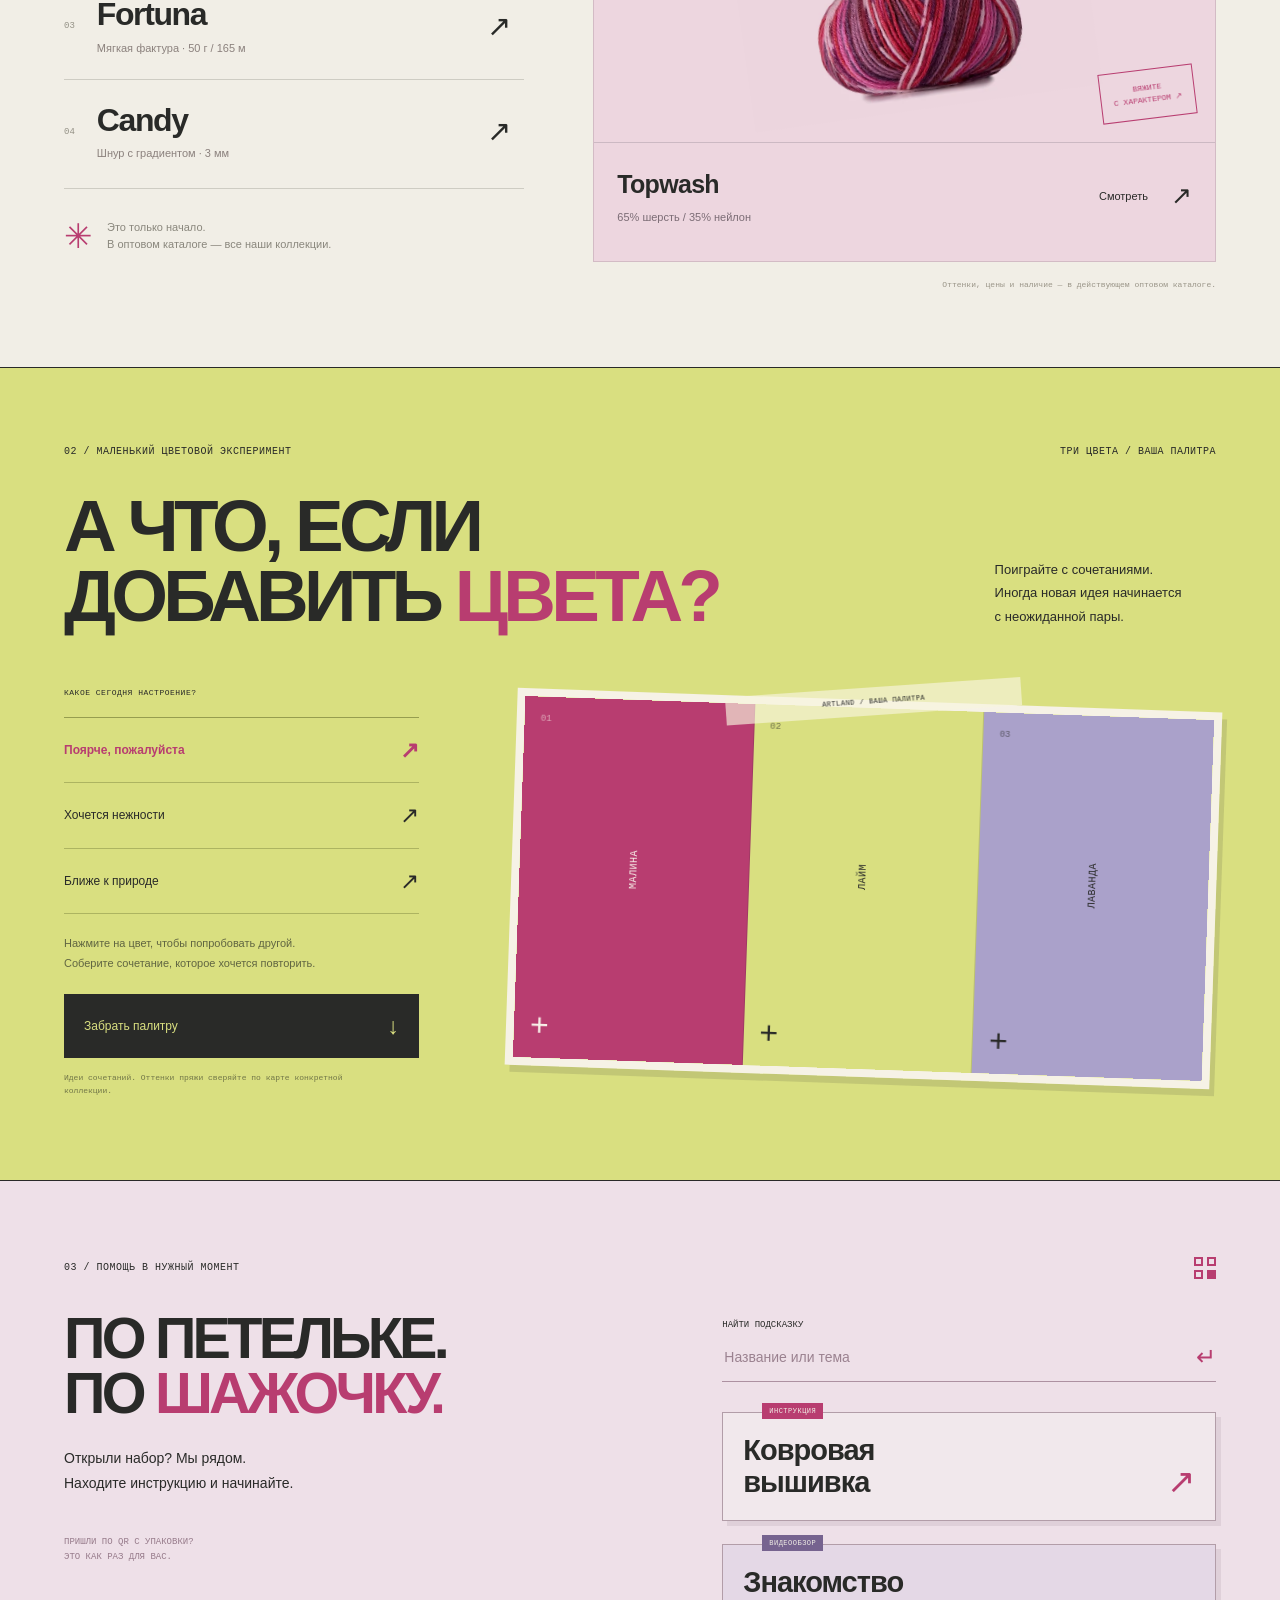
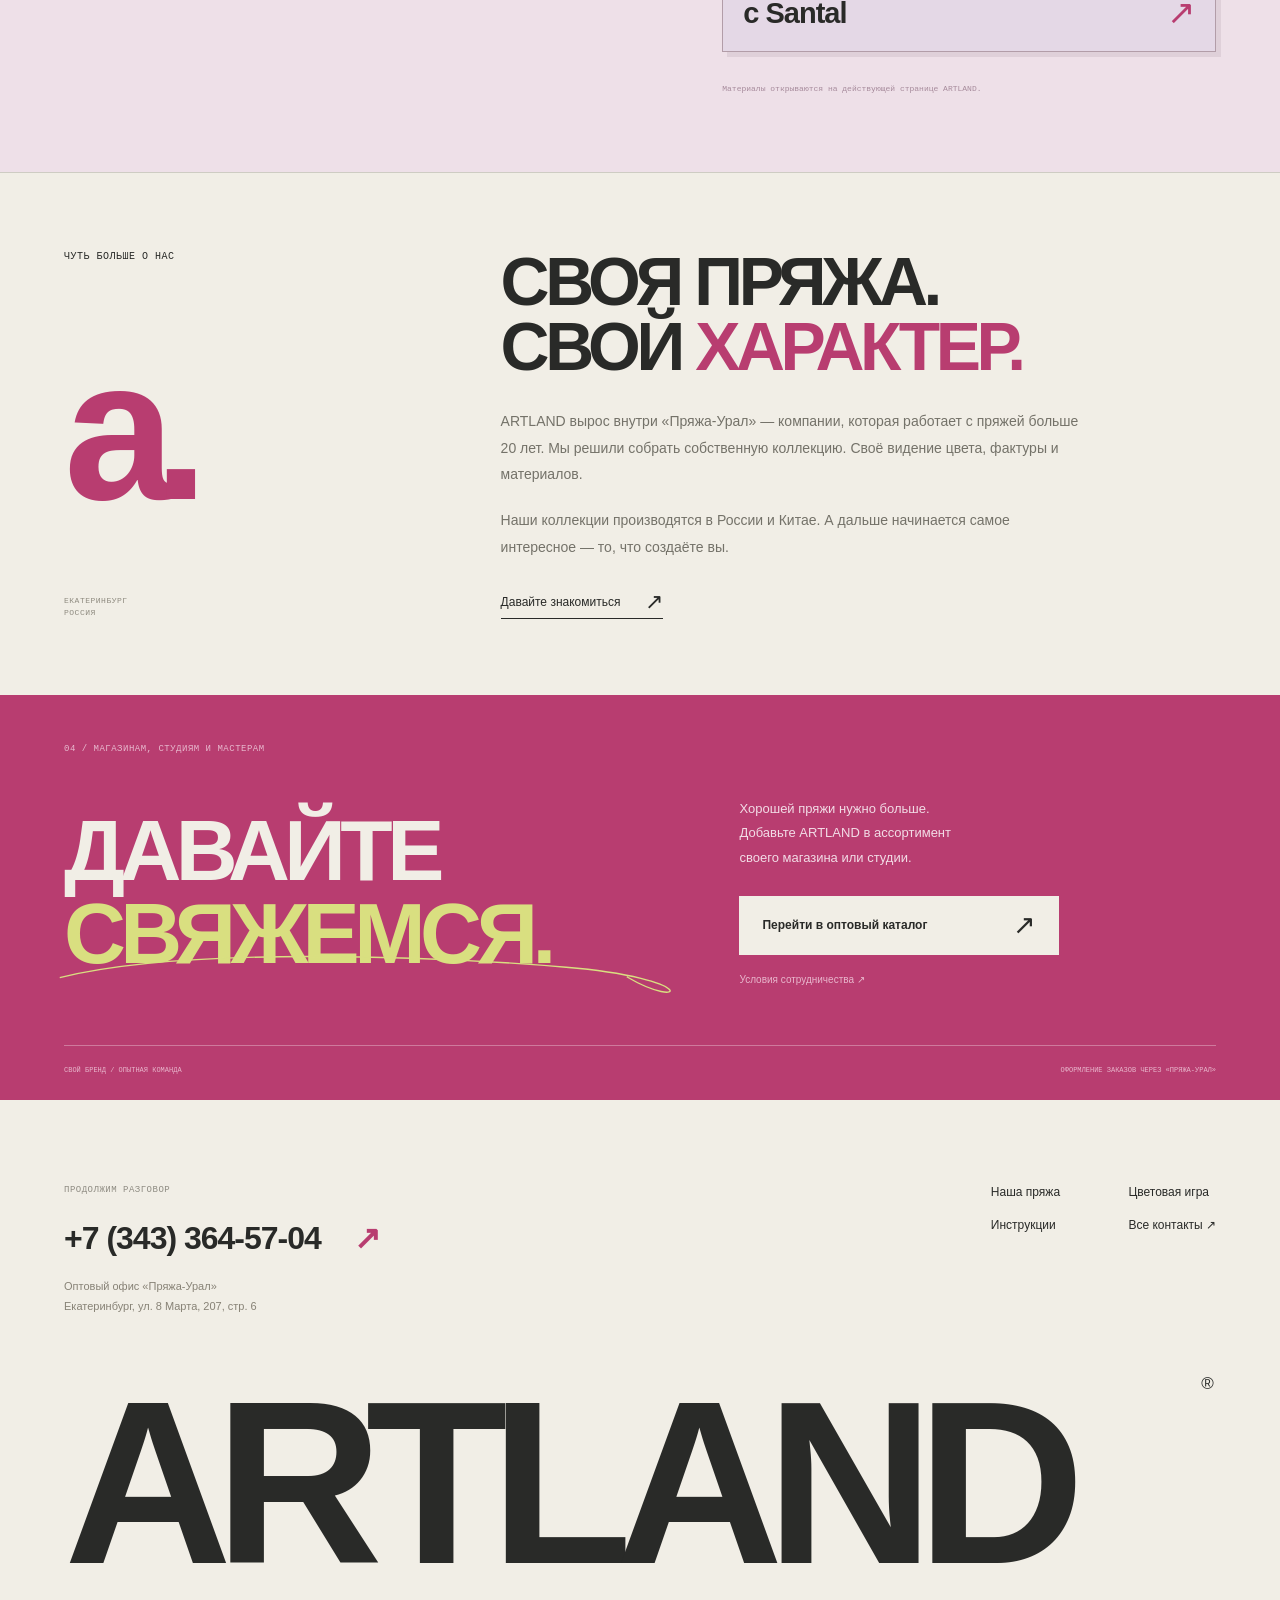
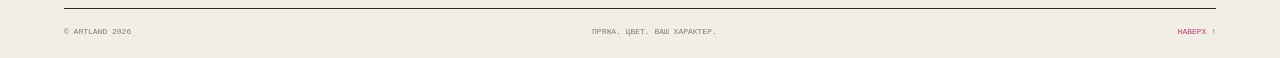
==== commit fbe1e3ef: "Redesign ARTLAND as a bold tactile colour catalogue" ====
--- a/index.html
+++ b/index.html
@@ -1,46 +1,17 @@
 <!doctype html>
-<html lang="ru">
-<head>
-<meta charset="utf-8"><meta name="viewport" content="width=device-width,initial-scale=1">
-<title>ARTLAND — всё начинается с нити</title>
-<meta name="description" content="Откройте пряжу ARTLAND: фактуры для одежды, носков и декора. Познакомьтесь с коллекциями, найдите инструкцию и перейдите в оптовый каталог.">
-<meta name="theme-color" content="#f8f5ef"><meta name="robots" content="noindex,nofollow">
-<link rel="icon" href="assets/favicon.svg" type="image/svg+xml">
-<link rel="preload" as="image" href="assets/hero.webp" imagesrcset="assets/hero-small.webp 720w, assets/hero.webp 1122w" imagesizes="(max-width: 700px) 100vw, 52vw">
-<link rel="stylesheet" href="style.css">
-</head>
-<body>
-<a class="skip" href="#main">К содержимому</a>
-<div class="topline"><span>МНОГО НИТЕЙ. БЕЗГРАНИЧНОЕ ВДОХНОВЕНИЕ.</span><a href="#wholesale">Магазинам и студиям <span aria-hidden="true">↗</span></a></div>
-<header class="header">
-<a class="brand" href="#" aria-label="ARTLAND, на главную"><img src="assets/artland-logo.webp" alt="ARTLAND" width="170" height="62"></a>
-<nav class="navigation" aria-label="Основная навигация"><a href="#collections">Пряжа</a><a href="#about">О бренде</a><a href="#instructions">Инструкции</a><a href="#contacts">Контакты</a></nav>
-<a class="header-cta" href="#collections">Найти свою пряжу <span aria-hidden="true">↗</span></a>
-<button class="menu-toggle" aria-label="Открыть меню" aria-expanded="false" aria-controls="mobile-menu"><span></span><span></span></button>
-</header>
-<nav id="mobile-menu" class="mobile-menu" aria-label="Мобильная навигация" hidden><a href="#collections">Пряжа</a><a href="#about">О бренде</a><a href="#instructions">Инструкции</a><a href="#wholesale">Оптовым покупателям</a><a href="#contacts">Контакты</a></nav>
+<html lang="ru"><head><meta charset="utf-8"><meta name="viewport" content="width=device-width,initial-scale=1"><title>ARTLAND — цвет имеет значение</title><meta name="description" content="Пряжа ARTLAND из Екатеринбурга. Найдите свою фактуру, соберите палитру и откройте инструкции к наборам."><meta name="theme-color" content="#b83d70"><meta name="robots" content="noindex,nofollow"><link rel="icon" href="assets/favicon.svg" type="image/svg+xml"><link rel="preload" as="image" href="assets/topwash.webp"><link rel="stylesheet" href="style.css"><meta property="og:type" content="website"><meta property="og:title" content="ARTLAND — цвет имеет значение"><meta property="og:description" content="Найдите свою фактуру. Соберите палитру. Свяжите что-то своё."><meta property="og:url" content="https://pedovochkin.github.io/artland-yarn/"><meta property="og:image" content="https://pedovochkin.github.io/artland-yarn/assets/social-preview.jpg"><meta name="twitter:card" content="summary_large_image"></head>
+<body><a class="skip" href="#main">Перейти к содержимому</a>
+<div class="announcement"><span>ПРЯЖА. ЦВЕТ. ВАШ ХАРАКТЕР.</span><span>ПРИДУМАНО В ЕКАТЕРИНБУРГЕ <i aria-hidden="true">↗</i></span></div>
+<header class="header"><a class="small-brand" href="#" aria-label="ARTLAND — на главную"><img src="assets/artland-logo.webp" width="125" height="46" alt="ARTLAND"></a><nav class="nav" aria-label="Навигация"><a href="#yarn">01 / Наша пряжа</a><a href="#palette">02 / Цветовая игра</a><a href="#guides">03 / Инструкции</a></nav><a class="header-order" href="#partners">Для вашего магазина <span aria-hidden="true">↗</span></a><button class="menu-button" aria-label="Открыть меню" aria-controls="mobile-nav" aria-expanded="false"><span></span><span></span></button></header>
+<nav id="mobile-nav" class="mobile-nav" aria-label="Мобильная навигация" hidden><a href="#yarn">01 / Наша пряжа</a><a href="#palette">02 / Цветовая игра</a><a href="#guides">03 / Инструкции</a><a href="#partners">04 / Магазинам</a></nav>
 <main id="main">
-<section class="hero" aria-labelledby="hero-title">
-<div class="hero-copy"><div class="eyebrow"><span class="tiny-star" aria-hidden="true">✳</span> ПРЯЖА ARTLAND · ЕКАТЕРИНБУРГ</div><h1 id="hero-title">Всё начинается<br>с <em>нити.</em><svg class="thread-underline" viewBox="0 0 290 35" aria-hidden="true"><path d="M5 20C65 2 190 2 260 14s20 26-15 15"/></svg></h1><p class="hero-description">С тёплого оттенка. С прикосновения к мягкому мотку. С идеи сделать что-то своё.</p><a class="button primary" href="#collections">Выбрать пряжу <span aria-hidden="true">↗</span></a><div class="hero-bottom"><span class="color-dots" aria-hidden="true"><i></i><i></i><i></i><i></i><i></i></span><span>Разные фактуры.<br>Одна любовь к творчеству.</span><a href="#collections" aria-label="Перейти к коллекциям" class="down-arrow">↓</a></div></div>
-<div class="hero-visual"><picture><source media="(max-width: 700px)" srcset="assets/hero-small.webp"><img src="assets/hero.webp" width="1122" height="1402" alt="Коралловый, лавандовый и фисташковый мотки рядом с молочным вязаным полотном" fetchpriority="high"></picture><div class="photo-label"><span class="label-mark" aria-hidden="true">✳</span><span>СОЗДАВАЙТЕ<br>СВОЁ ТЕПЛО</span></div><span class="photo-caption">ЦВЕТ. ФАКТУРА. ВАШЕ ВДОХНОВЕНИЕ.</span></div>
-</section>
-<div class="manifesto-strip" aria-label="Пряжа для ваших идей"><span>Мягкость в каждой петле</span><i aria-hidden="true">✳</i><span>Цвет для каждой идеи</span><i aria-hidden="true">✳</i><span>Творчество в вашем ритме</span><i aria-hidden="true">✳</i></div>
-<section class="collections section" id="collections" aria-labelledby="collections-title">
-<div class="section-heading"><div><span class="eyebrow">01 / КОЛЛЕКЦИИ</span><h2 id="collections-title">Какая у вас <em>идея?</em></h2></div><p>Невесомый джемпер, любимые носки<br>или новая деталь для дома. <br>Начните с подходящей нити.</p></div>
-<div class="catalog-toolbar"><div class="filters" role="group" aria-label="Выбрать пряжу по назначению"><button class="filter active" data-filter="all" aria-pressed="true">Все коллекции <small>04</small></button><button class="filter" data-filter="clothing" aria-pressed="false">Для одежды</button><button class="filter" data-filter="socks" aria-pressed="false">Для носков</button><button class="filter" data-filter="decor" aria-pressed="false">Для декора</button></div><a class="text-link desktop-catalog" href="https://xn----7sbbv2athd0a0j.xn--p1ai/catalogue/artland" target="_blank" rel="noopener">Весь каталог <span aria-hidden="true">↗</span></a></div>
-<p class="sr-only" id="filter-status" aria-live="polite"></p>
-<div class="product-grid">
-<article class="product" data-category="clothing"><button class="product-image cream" data-product="lanasoft" aria-label="Подробнее о Lanasoft"><span class="product-note">ТЕПЛО НА КАЖДЫЙ ДЕНЬ</span><img src="assets/lanasoft.webp" width="640" height="640" alt="Молочная пряжа ARTLAND Lanasoft" loading="lazy"><span class="product-open" aria-hidden="true">↗</span></button><div class="product-title"><h3>Lanasoft</h3><span>100 г / 210 м</span></div><p>Шерсть и акрил · для уютных вещей</p><div class="product-category">ОДЕЖДА</div></article>
-<article class="product" data-category="clothing"><button class="product-image dark" data-product="fortuna" aria-label="Подробнее о Fortuna"><span class="product-note">ПРИКОСНОВЕНИЕ НЕЖНОСТИ</span><img src="assets/fortuna.webp" width="640" height="640" alt="Белая пушистая пряжа ARTLAND Fortuna на ладони" loading="lazy"><span class="product-open" aria-hidden="true">↗</span></button><div class="product-title"><h3>Fortuna</h3><span>50 г / 165 м</span></div><p>Мягкая фактура · для ваших идей</p><div class="product-category">ОДЕЖДА</div></article>
-<article class="product" data-category="socks"><button class="product-image pink" data-product="topwash" aria-label="Подробнее о Topwash"><span class="product-note">МАЛЕНЬКИЕ РАДОСТИ</span><img src="assets/topwash.webp" width="640" height="640" alt="Розово-бордовая носочная пряжа ARTLAND Topwash" loading="lazy"><span class="product-open" aria-hidden="true">↗</span></button><div class="product-title"><h3>Topwash</h3><span>100 г / 400 м</span></div><p>Шерсть и нейлон · носочная пряжа</p><div class="product-category">НОСКИ</div></article>
-<article class="product" data-category="decor"><button class="product-image gray" data-product="candy" aria-label="Подробнее о Candy"><span class="product-note">ДОМ, КАК ВЫ ЛЮБИТЕ</span><img src="assets/candy.webp" width="480" height="640" alt="Серый градиентный полиэфирный шнур ARTLAND Candy" loading="lazy"><span class="product-open" aria-hidden="true">↗</span></button><div class="product-title"><h3>Candy</h3><span>3 мм / 1 500 м</span></div><p>Полиэфирный шнур · градиент</p><div class="product-category">ДЕКОР</div></article>
-</div><a class="text-link mobile-catalog" href="https://xn----7sbbv2athd0a0j.xn--p1ai/catalogue/artland" target="_blank" rel="noopener">Все коллекции в оптовом каталоге ↗</a>
-</section>
-<section class="brand-story section" id="about" aria-labelledby="about-title"><div class="story-visual"><div class="thread-art" aria-hidden="true"><svg viewBox="0 0 560 500"><path class="loose-thread" d="M-30 425C80 440 85 350 150 360C240 375 110 475 70 400C25 310 310 342 298 227C294 182 245 130 288 70C318 30 383 32 407 68C446 125 360 223 277 242C154 270 140 185 200 131C286 52 424 142 402 250C389 319 344 352 369 388C405 441 485 379 590 405"/><g class="yarn-lines"><ellipse cx="284" cy="230" rx="119" ry="130" transform="rotate(-30 284 230)"/><ellipse cx="284" cy="230" rx="95" ry="130" transform="rotate(-30 284 230)"/><ellipse cx="284" cy="230" rx="68" ry="130" transform="rotate(-30 284 230)"/><ellipse cx="284" cy="230" rx="36" ry="130" transform="rotate(-30 284 230)"/><ellipse cx="284" cy="230" rx="119" ry="130" transform="rotate(28 284 230)"/><ellipse cx="284" cy="230" rx="78" ry="130" transform="rotate(28 284 230)"/><ellipse cx="284" cy="230" rx="35" ry="130" transform="rotate(28 284 230)"/></g></svg><span class="art-star">✳</span></div><span class="visual-footer">ARTLAND / СВЯЗАНО С ЛЮБОВЬЮ</span></div><div class="story-copy"><span class="eyebrow">02 / ДАВАЙТЕ ЗНАКОМИТЬСЯ</span><h2 id="about-title">У каждой нити<br>есть <em>своя история.</em></h2><p class="story-intro">Наша начинается в Екатеринбурге.<br>И продолжается в ваших руках.</p><p>ARTLAND — наш собственный бренд пряжи и материалов для творчества. Мы выросли внутри «Пряжа-Урал»: за нами команда с опытом более 20 лет и любовь к своему делу.</p><p>В коллекциях — пряжа из России и Китая, разные составы, фактуры и оттенки. Чтобы у каждой вашей идеи нашлось продолжение.</p><a class="text-link" href="#wholesale">Познакомиться ближе <span aria-hidden="true">↗</span></a></div></section>
-<section class="instructions section" id="instructions" aria-labelledby="instructions-title"><div class="instructions-intro"><span class="eyebrow">03 / ВЯЖЕМ ВМЕСТЕ</span><h2 id="instructions-title">Маленькая помощь.<br><em>Большое вдохновение.</em></h2><p>Открыли набор и готовы начать?<br>Здесь легко найти следующий шаг.</p><div class="instruction-sign"><svg width="43" height="43" viewBox="0 0 43 43" aria-hidden="true"><path d="M7 7h9v3h-6v6H7zm20 0h9v9h-3v-6h-6zM7 27h3v6h6v3H7zm26 0h3v9h-9v-3h6zM16 16h11v11H16z" fill="currentColor"/></svg><span>Пришли по QR-коду с упаковки?<br>Вы на месте. Всё получится.</span></div></div><div class="instruction-panel"><label class="search-label" for="instruction-search">ЧТО БУДЕМ СОЗДАВАТЬ?</label><div class="search-wrap"><svg viewBox="0 0 24 24" width="23" height="23" aria-hidden="true"><circle cx="10" cy="10" r="6.8"/><path d="m15 15 6 6"/></svg><input id="instruction-search" type="search" placeholder="Например, ковровая вышивка" autocomplete="off"></div><div id="instruction-result"><a class="instruction-row" href="https://artland-store.ru/" target="_blank" rel="noopener"><span class="instruction-number">01</span><span><strong>Ковровая вышивка</strong><small>Инструкция к наборам ARTLAND</small></span><span class="row-arrow" aria-hidden="true">↗</span></a><a class="instruction-row" href="https://artland-store.ru/" target="_blank" rel="noopener"><span class="instruction-number">02</span><span><strong>Знакомство с Santal</strong><small>Видеообзор пряжи</small></span><span class="row-arrow" aria-hidden="true">↗</span></a></div><p id="instruction-empty" class="empty-message" role="status" hidden>Пока не нашли такую инструкцию. <a href="#contacts">Свяжитесь с командой</a> — поможем сориентироваться.</p><p class="instruction-footnote">Материалы открываются на действующей странице ARTLAND.</p></div></section>
-<section class="wholesale section" id="wholesale" aria-labelledby="wholesale-title"><div class="wholesale-top"><span class="eyebrow">04 / ДЛЯ ВАШЕГО ДЕЛА</span><span class="wholesale-flower" aria-hidden="true">✳</span></div><div class="wholesale-content"><h2 id="wholesale-title">Давайте расти<br><em>вместе.</em></h2><div class="wholesale-description"><p>Для магазинов пряжи, студий и мастеров.<br>Познакомьтесь с ARTLAND и соберите<br>свою коллекцию в оптовом каталоге.</p><a class="button light" href="https://xn----7sbbv2athd0a0j.xn--p1ai/catalogue/artland" target="_blank" rel="noopener">ARTLAND оптом <span aria-hidden="true">↗</span></a><a class="wholesale-terms" href="https://xn----7sbbv2athd0a0j.xn--p1ai/uslovija" target="_blank" rel="noopener">Условия сотрудничества ↗</a></div></div><div class="wholesale-bottom"><span>БРЕНД ИЗ ЕКАТЕРИНБУРГА</span><span>КОМАНДА С ОПЫТОМ БОЛЕЕ 20 ЛЕТ</span><span>ОПТОВЫЙ ЗАКАЗ ЧЕРЕЗ «ПРЯЖА-УРАЛ»</span></div></section>
+<section class="hero" aria-labelledby="hero-heading"><div class="masthead" aria-label="ARTLAND"><span>ARTLAND</span><svg viewBox="0 0 1100 130" aria-hidden="true"><path d="M-10 90C100 90 132 34 232 48S373 114 491 83S650 13 757 44S961 122 1112 46"/></svg></div><div class="hero-grid"><div class="hero-copy"><span class="eyebrow">МАТЕРИАЛ ДЛЯ ВАШИХ ИДЕЙ</span><h1 id="hero-heading">ЦВЕТ ИМЕЕТ <br><span>ЗНАЧЕНИЕ.</span></h1><p>Иногда всё решает один моток. <br>Тот самый цвет. Та самая фактура. <br>Дальше — дело ваших рук.</p><a class="button ink-button" href="#yarn">Найти свою нить <span aria-hidden="true">↘</span></a><span class="hero-footnote">ЛИСТАЙТЕ. ТРОГАЙТЕ ГЛАЗАМИ. ВДОХНОВЛЯЙТЕСЬ.</span></div><div class="yarn-collage" aria-label="Фактуры настоящей пряжи ARTLAND"><div class="pink-field"></div><div class="collage-lines" aria-hidden="true"><svg viewBox="0 0 650 500"><path d="M52-35C37 126 146 99 171 196S14 324 81 408S279 357 324 463S545 561 691 384"/></svg></div><div class="yarn-photo photo-main"><img src="assets/topwash.webp" width="640" height="640" alt="Малиновая носочная пряжа ARTLAND Topwash" fetchpriority="high"></div><div class="yarn-photo photo-soft"><img src="assets/fortuna.webp" width="640" height="640" alt="Мягкая белая пряжа Fortuna на ладони"></div><div class="yarn-photo photo-cream"><img src="assets/lanasoft.webp" width="640" height="640" alt="Молочный моток Lanasoft"></div><div class="sample-ticket"><span>ОБРАЗЕЦ ХОРОШЕГО <br>НАСТРОЕНИЯ</span><strong>100<span>%</span></strong><small>СВЯЖЕТЕ САМИ</small></div><span class="handwritten">Осторожно, <br>хочется потрогать.</span><span class="collage-caption">НАСТОЯЩИЕ МОТКИ. НАСТОЯЩЕЕ ВДОХНОВЕНИЕ.</span></div></div></section>
+<div class="colour-ruler" aria-label="Цвета ARTLAND"><span>БОЛЬШЕ ЦВЕТА</span><i></i><i></i><i></i><i></i><i></i><span>БОЛЬШЕ ВАС ↗</span></div>
+<section class="yarn-section section" id="yarn" aria-labelledby="yarn-title"><div class="section-top"><span class="eyebrow">01 / КАТАЛОГ ФАКТУР</span><a class="underlined" href="https://xn----7sbbv2athd0a0j.xn--p1ai/catalogue/artland" target="_blank" rel="noopener">Весь ARTLAND в каталоге <span aria-hidden="true">↗</span></a></div><div class="section-title"><h2 id="yarn-title">ЧТО БУДЕМ <br><span>ВЯЗАТЬ?</span></h2><p>Уют на каждый день? <br>Подарок с характером? <br>Выбирайте нить под свою идею.</p></div><div class="project-filters" role="group" aria-label="Пряжа по назначению"><button class="project-filter active" data-filter="all" aria-pressed="true">Всё сразу <small>04</small></button><button class="project-filter" data-filter="clothing" aria-pressed="false">Одежду <span aria-hidden="true">↗</span></button><button class="project-filter" data-filter="socks" aria-pressed="false">Носки <span aria-hidden="true">↗</span></button><button class="project-filter" data-filter="decor" aria-pressed="false">Декор <span aria-hidden="true">↗</span></button></div>
+<div class="sample-browser"><div class="sample-list"><p class="list-caption">ПОЗНАКОМЬТЕСЬ ПОБЛИЖЕ <span aria-hidden="true">↓</span></p><button class="sample-choice selected" data-product="topwash" data-category="socks" aria-pressed="true"><span class="sample-number">01</span><span class="sample-name">Topwash<small>Носочная · 100 г / 400 м</small></span><span class="sample-arrow" aria-hidden="true">↗</span></button><button class="sample-choice" data-product="lanasoft" data-category="clothing" aria-pressed="false"><span class="sample-number">02</span><span class="sample-name">Lanasoft<small>Полушерсть · 100 г / 210 м</small></span><span class="sample-arrow" aria-hidden="true">↗</span></button><button class="sample-choice" data-product="fortuna" data-category="clothing" aria-pressed="false"><span class="sample-number">03</span><span class="sample-name">Fortuna<small>Мягкая фактура · 50 г / 165 м</small></span><span class="sample-arrow" aria-hidden="true">↗</span></button><button class="sample-choice" data-product="candy" data-category="decor" aria-pressed="false"><span class="sample-number">04</span><span class="sample-name">Candy<small>Шнур с градиентом · 3 мм</small></span><span class="sample-arrow" aria-hidden="true">↗</span></button><div class="list-note"><span aria-hidden="true">✳</span><p>Это только начало. <br>В оптовом каталоге — все наши коллекции.</p></div></div><div class="selected-sample" id="selected-sample" data-tone="pink" aria-live="polite" aria-atomic="true"><div class="sample-image-area"><span class="sample-code" id="sample-code">ARTLAND / ОБРАЗЕЦ 01</span><img id="sample-image" src="assets/topwash.webp" width="640" height="640" alt="ARTLAND Topwash — малиновая носочная пряжа" loading="lazy"><span class="sample-stamp" id="sample-stamp">ВЯЖИТЕ <br>С ХАРАКТЕРОМ ↗</span></div><div class="sample-details"><div><h3 id="sample-title">Topwash</h3><p id="sample-composition">65% шерсть / 35% нейлон</p></div><a class="sample-link" id="sample-link" href="https://xn----7sbbv2athd0a0j.xn--p1ai/catalogue/artland/3070-topwash-comfort-socks" target="_blank" rel="noopener" aria-label="Topwash в оптовом каталоге">Смотреть <span aria-hidden="true">↗</span></a></div></div></div><p class="sample-disclaimer" id="filter-status" aria-live="polite">Оттенки, цены и наличие — в действующем оптовом каталоге.</p></section>
+<section class="palette-section section" id="palette" aria-labelledby="palette-title"><div class="section-top"><span class="eyebrow">02 / МАЛЕНЬКИЙ ЦВЕТОВОЙ ЭКСПЕРИМЕНТ</span><span class="eyebrow desktop-label">ТРИ ЦВЕТА / ВАША ПАЛИТРА</span></div><div class="palette-heading"><h2 id="palette-title">А ЧТО, ЕСЛИ <br>ДОБАВИТЬ <span>ЦВЕТА?</span></h2><p>Поиграйте с сочетаниями. <br>Иногда новая идея начинается <br>с неожиданной пары.</p></div><div class="palette-workspace"><div class="palette-controls"><span class="eyebrow">КАКОЕ СЕГОДНЯ НАСТРОЕНИЕ?</span><div class="palette-presets" role="group" aria-label="Настроение палитры"><button class="preset active" data-palette="bold" aria-pressed="true">Поярче, пожалуйста <span aria-hidden="true">↗</span></button><button class="preset" data-palette="soft" aria-pressed="false">Хочется нежности <span aria-hidden="true">↗</span></button><button class="preset" data-palette="earth" aria-pressed="false">Ближе к природе <span aria-hidden="true">↗</span></button></div><p class="palette-hint">Нажмите на цвет, чтобы попробовать другой. Соберите сочетание, которое хочется повторить.</p><button class="palette-save" id="palette-save">Забрать палитру <span aria-hidden="true">↓</span></button><p class="palette-disclaimer">Идеи сочетаний. Оттенки пряжи сверяйте по карте конкретной коллекции.</p></div><div class="palette-board" aria-label="Три цвета вашей палитры"><button class="palette-colour" data-slot="0" style="--swatch:#b83d70" aria-label="Первый цвет: Малина. Нажмите, чтобы сменить"><span class="swatch-index">01</span><span class="swatch-name">МАЛИНА</span><span class="swatch-plus" aria-hidden="true">+</span></button><button class="palette-colour" data-slot="1" style="--swatch:#d9df80" aria-label="Второй цвет: Лайм. Нажмите, чтобы сменить"><span class="swatch-index">02</span><span class="swatch-name">ЛАЙМ</span><span class="swatch-plus" aria-hidden="true">+</span></button><button class="palette-colour" data-slot="2" style="--swatch:#aaa1ca" aria-label="Третий цвет: Лаванда. Нажмите, чтобы сменить"><span class="swatch-index">03</span><span class="swatch-name">ЛАВАНДА</span><span class="swatch-plus" aria-hidden="true">+</span></button><div class="board-tape" aria-hidden="true">ARTLAND / ВАША ПАЛИТРА</div></div></div><p class="sr-only" id="palette-status" aria-live="polite"></p></section>
+<section class="guides-section section" id="guides" aria-labelledby="guides-title"><div class="section-top"><span class="eyebrow">03 / ПОМОЩЬ В НУЖНЫЙ МОМЕНТ</span><span class="qr-mark" aria-hidden="true"><i></i><i></i><i></i><i></i></span></div><div class="guides-grid"><div><h2 id="guides-title">ПО ПЕТЕЛЬКЕ. <br>ПО <span>ШАЖОЧКУ.</span></h2><p class="guides-intro">Открыли набор? Мы рядом. <br>Находите инструкцию и начинайте.</p><span class="qr-note">ПРИШЛИ ПО QR С УПАКОВКИ? <br>ЭТО КАК РАЗ ДЛЯ ВАС.</span></div><div class="guide-library"><label for="guide-search">НАЙТИ ПОДСКАЗКУ</label><div class="guide-search"><input type="search" id="guide-search" placeholder="Название или тема" autocomplete="off"><span aria-hidden="true">↵</span></div><a class="guide-row" data-keys="ковровая вышивка инструкция набор ковер коврик" href="https://artland-store.ru/" target="_blank" rel="noopener"><span class="guide-tab">ИНСТРУКЦИЯ</span><strong>Ковровая <br>вышивка</strong><span class="guide-arrow" aria-hidden="true">↗</span></a><a class="guide-row" data-keys="santal санталь обзор лен лён люрекс видео пряжа" href="https://artland-store.ru/" target="_blank" rel="noopener"><span class="guide-tab video">ВИДЕООБЗОР</span><strong>Знакомство <br>с Santal</strong><span class="guide-arrow" aria-hidden="true">↗</span></a><p class="guide-empty" id="guide-empty" role="status" hidden>Такой подсказки пока нет. <a href="#contacts">Напишите или позвоните нам</a> — поможем разобраться.</p><p class="guide-note">Материалы открываются на действующей странице ARTLAND.</p></div></div></section>
+<section class="about-section section" id="about" aria-labelledby="about-title"><div class="about-label"><span class="eyebrow">ЧУТЬ БОЛЬШЕ О НАС</span><span class="about-symbol" aria-hidden="true">а.</span><span class="eyebrow">ЕКАТЕРИНБУРГ <br>РОССИЯ</span></div><div class="about-story"><h2 id="about-title">СВОЯ ПРЯЖА. <br>СВОЙ <span>ХАРАКТЕР.</span></h2><p>ARTLAND вырос внутри «Пряжа-Урал» — компании, которая работает с пряжей больше 20 лет. Мы решили собрать собственную коллекцию. Своё видение цвета, фактуры и материалов.</p><p>Наши коллекции производятся в России и Китае. А дальше начинается самое интересное — то, что создаёте вы.</p><a class="underlined" href="#partners">Давайте знакомиться <span aria-hidden="true">↗</span></a></div></section>
+<section class="partners-section section" id="partners" aria-labelledby="partners-title"><span class="eyebrow">04 / МАГАЗИНАМ, СТУДИЯМ И МАСТЕРАМ</span><div class="partners-content"><h2 id="partners-title">ДАВАЙТЕ <br><span>СВЯЖЕМСЯ.</span><svg viewBox="0 0 700 60" aria-hidden="true"><path d="M-5 40C140 4 424 15 580 28S718 79 650 39"/></svg></h2><div class="partners-copy"><p>Хорошей пряжи нужно больше. <br>Добавьте ARTLAND в ассортимент <br>своего магазина или студии.</p><a class="button paper-button" href="https://xn----7sbbv2athd0a0j.xn--p1ai/catalogue/artland" target="_blank" rel="noopener">Перейти в оптовый каталог <span aria-hidden="true">↗</span></a><a class="partners-terms" href="https://xn----7sbbv2athd0a0j.xn--p1ai/uslovija" target="_blank" rel="noopener">Условия сотрудничества ↗</a></div></div><div class="partners-footer"><span>СВОЙ БРЕНД / ОПЫТНАЯ КОМАНДА</span><span>ОФОРМЛЕНИЕ ЗАКАЗОВ ЧЕРЕЗ «ПРЯЖА-УРАЛ»</span></div></section>
 </main>
-<footer class="footer section" id="contacts"><div class="footer-top"><div class="footer-brand">ARTLAND<span>Много идей. Одна любимая нить.</span></div><div class="footer-contacts"><span class="eyebrow">НА СВЯЗИ</span><a href="tel:+73433645704">+7 (343) 364-57-04</a><p>Оптовый офис «Пряжа-Урал»<br>Екатеринбург, ул. 8 Марта, 207, стр. 6</p></div><div class="footer-links"><a href="#collections">Коллекции</a><a href="#instructions">Инструкции</a><a href="https://xn----7sbbv2athd0a0j.xn--p1ai/contacts" target="_blank" rel="noopener">Все контакты ↗</a><a href="#" class="back-top">Наверх ↑</a></div></div><div class="footer-bottom"><span>© ARTLAND, 2026</span><span>Визуальная концепция · фотографии товаров из каталога бренда</span><span>Сделано с теплом ✳</span></div></footer>
-<dialog class="product-dialog" aria-labelledby="dialog-title"><button class="dialog-close" aria-label="Закрыть карточку">×</button><div class="dialog-layout"><div class="dialog-image"><img id="dialog-image" src="assets/lanasoft.webp" alt="" width="640" height="640"></div><div class="dialog-copy"><span class="eyebrow">ARTLAND / КОЛЛЕКЦИЯ ПРЯЖИ</span><h2 id="dialog-title"></h2><p id="dialog-description"></p><dl id="dialog-specs"></dl><a class="button primary" id="dialog-link" href="https://xn----7sbbv2athd0a0j.xn--p1ai/catalogue/artland" target="_blank" rel="noopener">В оптовый каталог <span aria-hidden="true">↗</span></a><small>Актуальные цены, оттенки и наличие — в каталоге «Пряжа-Урал».</small></div></div></dialog>
-<script src="app.js" defer></script>
-</body></html>
+<footer class="footer section" id="contacts"><div class="footer-top"><div><span class="eyebrow">ПРОДОЛЖИМ РАЗГОВОР</span><a class="phone" href="tel:+73433645704">+7 (343) 364-57-04 <span aria-hidden="true">↗</span></a><p>Оптовый офис «Пряжа-Урал» <br>Екатеринбург, ул. 8 Марта, 207, стр. 6</p></div><div class="footer-nav"><a href="#yarn">Наша пряжа</a><a href="#palette">Цветовая игра</a><a href="#guides">Инструкции</a><a href="https://xn----7sbbv2athd0a0j.xn--p1ai/contacts" target="_blank" rel="noopener">Все контакты ↗</a></div></div><div class="footer-wordmark" aria-hidden="true">ARTLAND<span>®</span></div><div class="footer-bottom"><span>© ARTLAND 2026</span><span>ПРЯЖА. ЦВЕТ. ВАШ ХАРАКТЕР.</span><a href="#">НАВЕРХ ↑</a></div></footer><script src="app.js" defer></script></body></html>
--- a/style.css
+++ b/style.css
@@ -1,5 +1,5 @@
-:root{--ink:#333431;--muted:#74746e;--paper:#f8f5ef;--berry:#b83d70;--line:#deded6;--lilac:#e3dce9;--green:#dbdfb8;--serif:Georgia,'Times New Roman',serif;--sans:Arial,Helvetica,sans-serif}*{box-sizing:border-box}html{scroll-behavior:smooth;scroll-padding-top:30px}body{margin:0;background:var(--paper);color:var(--ink);font:15px/1.5 var(--sans);-webkit-font-smoothing:antialiased}body.modal-open{overflow:hidden}a{color:inherit;text-decoration:none}button,input{font:inherit}button,a,input{-webkit-tap-highlight-color:transparent}button{cursor:pointer}a:focus-visible,button:focus-visible,input:focus-visible{outline:2px solid var(--berry);outline-offset:5px}button{color:inherit}img{display:block;max-width:100%}h1,h2,h3,p{margin:0}h1,h2{font-weight:400}em{font-family:var(--serif);font-weight:400}section[id],footer[id]{scroll-margin-top:32px}.section{padding:100px 5.1%}.eyebrow{font-size:10px;letter-spacing:1.7px;font-weight:600;display:inline-block}h2{font:clamp(40px,4.2vw,62px)/1.08 var(--serif);letter-spacing:-2.1px}h2 em{color:var(--berry)}.text-link{display:inline-flex;align-items:center;gap:28px;border-bottom:1px solid currentColor;padding-bottom:8px;font-size:13px}.text-link span{font-size:22px;line-height:1}.button{display:inline-flex;align-items:center;justify-content:space-between;gap:40px;min-height:54px;padding:15px 23px;font-size:13px;transition:background .2s,transform .2s}.button:hover{transform:translateY(-2px)}.button span{font-size:24px;line-height:1}.primary{background:var(--berry);color:white}.primary:hover{background:#a53061}.light{background:var(--paper);color:var(--berry)}.topline{height:32px;padding:0 5.1%;display:flex;align-items:center;justify-content:space-between;font-size:9px;letter-spacing:1.25px;background:#eeebe5;border-bottom:1px solid #e5e2dc}.topline a{letter-spacing:.2px;font-size:10px}.topline a span{margin-left:15px}.header{height:99px;display:flex;align-items:center;justify-content:space-between;gap:30px;padding:14px 5.1%;background:#fff}.brand img{width:170px;height:62px;object-fit:contain}.navigation{display:flex;gap:32px;font-size:13px}.navigation a{position:relative}.navigation a:after{content:'';position:absolute;left:0;right:100%;bottom:-8px;height:1px;background:var(--berry);transition:right .2s}.navigation a:hover:after{right:0}.header-cta{border-bottom:1px solid #a4a59d;padding-bottom:6px;font-size:12px}.header-cta span{margin-left:26px;font-size:20px}.menu-toggle{display:none}.mobile-menu[hidden]{display:none}.hero{display:grid;grid-template-columns:49% 51%;min-height:650px}.hero-copy{padding:63px 7.5% 32px 10.4%;position:relative;display:flex;align-items:flex-start;flex-direction:column}.hero-copy .eyebrow{display:flex;align-items:center;gap:10px;font-size:9px;letter-spacing:1.5px}.tiny-star{font-size:20px;color:var(--berry)}h1{font:clamp(68px,7.3vw,111px)/.99 var(--serif);letter-spacing:-4.5px;margin-top:33px;position:relative;z-index:1;white-space:nowrap}h1 em{color:var(--berry)}.thread-underline{width:48%;height:36px;position:absolute;left:17px;bottom:-24px;fill:none;stroke:var(--berry);stroke-width:1.2;overflow:visible}.hero-description{font-size:14px;line-height:1.8;max-width:320px;margin:42px 0 26px;color:#66685f}.hero-bottom{margin-top:auto;padding-top:48px;display:flex;align-items:center;width:100%;gap:16px;font-size:10px;line-height:1.55;color:#76776f}.color-dots{display:flex;padding-right:2px}.color-dots i{width:21px;height:21px;border-radius:50%;margin-right:-5px;border:2px solid var(--paper);background:#b33d6f}.color-dots i:nth-child(2){background:#dbd66c}.color-dots i:nth-child(3){background:#a3ba8f}.color-dots i:nth-child(4){background:#b19ec3}.color-dots i:nth-child(5){background:#5e7974}.down-arrow{margin-left:auto;font-size:26px;color:var(--ink)}.hero-visual{position:relative;overflow:hidden;background:#eee5d7;min-height:650px}.hero-visual picture,.hero-visual picture img{width:100%;height:100%;position:absolute;inset:0;object-fit:cover;object-position:center 49%}.photo-label{position:absolute;top:28px;right:29px;width:103px;height:103px;background:var(--green);border-radius:50%;display:flex;flex-direction:column;align-items:center;justify-content:center;transform:rotate(12deg);font-size:9px;line-height:1.4;text-align:center;letter-spacing:1px;box-shadow:0 2px 9px #00000005}.label-mark{font-size:32px;line-height:1.1;margin-bottom:4px}.photo-caption{position:absolute;bottom:24px;right:28px;font-size:8px;letter-spacing:1.2px;color:#514b40;writing-mode:vertical-rl;transform:rotate(180deg)}.manifesto-strip{padding:20px 5.1%;display:flex;justify-content:space-between;align-items:center;background:var(--lilac);border-top:1px solid #d9d1e2;border-bottom:1px solid #d9d1e2;font:17px var(--serif);letter-spacing:.1px}.manifesto-strip i{color:var(--berry);font-size:24px;font-style:normal}.section-heading{display:flex;justify-content:space-between;align-items:flex-end;margin-bottom:38px;gap:30px}.section-heading h2{margin-top:18px}.section-heading>p{font-size:12px;color:var(--muted);line-height:1.8;padding-right:3px}.catalog-toolbar{display:flex;justify-content:space-between;align-items:center;margin-bottom:30px;border-bottom:1px solid var(--line);gap:25px}.filters{display:flex;gap:27px}.filter{border:0;border-bottom:2px solid transparent;background:none;padding:15px 0 16px;white-space:nowrap;font-size:12px;color:#78796f}.filter.active{border-bottom-color:var(--berry);color:var(--berry)}.filter small{font-size:8px;vertical-align:super;margin-left:3px}.desktop-catalog{border:0;padding:0;font-size:11px;gap:18px}.product-grid{display:grid;grid-template-columns:repeat(4,minmax(0,1fr));gap:22px}.product[hidden]{display:none}.product-image{display:block;width:100%;position:relative;aspect-ratio: .91;border:0;padding:0;overflow:hidden;text-align:left;background:white}.product-image img{width:100%;height:100%;object-fit:contain;transition:transform .5s}.product-image.dark img{object-fit:cover}.product-image:hover img{transform:scale(1.045)}.product-note{position:absolute;top:16px;left:15px;z-index:1;font-size:7px;letter-spacing:1.15px;background:#f8f5efdc;padding:5px 7px}.dark .product-note{background:#333431aa;color:white}.product-open{position:absolute;right:13px;bottom:13px;background:var(--paper);border-radius:50%;width:32px;height:32px;font-size:24px;text-align:center;line-height:31px;transition:background .2s}.product-image:hover .product-open{background:var(--green)}.product-title{display:flex;align-items:baseline;justify-content:space-between;gap:6px;margin-top:16px}.product-title h3{font:25px var(--serif);letter-spacing:-.6px}.product-title>span{font-size:11px;color:var(--muted);white-space:nowrap}.product>p{font-size:12px;color:var(--muted);margin-top:6px}.product-category{margin-top:14px;font-size:8px;letter-spacing:1px;color:#96968b}.mobile-catalog{display:none}.brand-story{display:grid;grid-template-columns:1fr 1fr;gap:8%;padding-top:20px;padding-bottom:100px;align-items:center}.story-visual{background:#e6e5d9;position:relative;min-height:490px;overflow:hidden;display:flex;flex-direction:column;justify-content:center}.thread-art{position:relative}.thread-art svg{width:100%;display:block;max-height:440px;overflow:visible}.loose-thread{fill:none;stroke:var(--berry);stroke-width:2.3}.yarn-lines{fill:none;stroke:var(--berry);stroke-width:1.3}.art-star{position:absolute;right:50px;top:25px;color:var(--berry);font-size:65px;font-weight:400}.visual-footer{font-size:8px;letter-spacing:1.6px;margin:0 29px 25px;position:absolute;bottom:0}.story-copy h2{margin:21px 0 27px;font-size:clamp(40px,3.7vw,56px)}.story-intro{font-family:var(--serif);font-size:21px;line-height:1.5;margin-bottom:23px!important;color:var(--ink)!important}.story-copy>p:not(.story-intro){font-size:12px;color:var(--muted);line-height:1.85;max-width:382px;margin-bottom:15px}.story-copy .text-link{margin-top:12px}.instructions{background:#ebe5ee;display:grid;grid-template-columns:1.1fr 1fr;gap:9%;padding-top:75px;padding-bottom:75px}.instructions h2{font-size:clamp(35px,3.3vw,49px);margin:19px 0 22px}.instructions-intro>p{font-size:12px;line-height:1.8;color:#76717b}.instruction-sign{display:flex;gap:13px;align-items:center;margin-top:34px;font-size:10px;color:#77707b;line-height:1.5}.instruction-sign svg{flex:none;color:var(--berry)}.instruction-panel{padding:30px 0 15px}.search-label{display:block;font-size:9px;letter-spacing:1.4px;margin-bottom:14px}.search-wrap{display:flex;align-items:center;border-bottom:1px solid #b9aebf;padding-bottom:11px;gap:13px}.search-wrap svg{fill:none;stroke:var(--berry);stroke-width:1.3;flex:none}.search-wrap input{width:100%;background:none;border:0;outline:0;font-size:14px;color:var(--ink);border-radius:0}.search-wrap:focus-within{border-color:var(--berry)}.instruction-row{display:flex;align-items:center;gap:18px;border-bottom:1px solid #d1c8d7;padding:25px 0;transition:color .2s}.instruction-row:hover{color:var(--berry)}.instruction-row[hidden]{display:none}.instruction-number{font-size:10px;color:#9c8fa3}.instruction-row strong{font:21px var(--serif)}.instruction-row small{display:block;margin-top:5px;font-size:10px;color:#8c8093}.row-arrow{margin-left:auto;font-size:26px;font-weight:300}.instruction-footnote{font-size:9px;color:#8e8394;margin-top:22px}.empty-message{font-size:13px;margin:30px 0;color:var(--muted)}.empty-message a{text-decoration:underline;color:var(--berry)}.wholesale{background:var(--berry);color:var(--paper);padding-top:45px;padding-bottom:28px;margin:70px 5.1% 0;padding-left:5%;padding-right:5%}.wholesale-top{display:flex;align-items:center;justify-content:space-between}.wholesale-top .eyebrow{color:#f2c9da;font-size:9px}.wholesale-flower{font-size:58px;line-height:1;color:#dedf9c}.wholesale-content{display:grid;grid-template-columns:1.2fr 1fr;gap:10%;padding:15px 0 50px;align-items:center}.wholesale h2{font-size:clamp(65px,7vw,100px);line-height:.99;letter-spacing:-4px}.wholesale h2 em{color:var(--paper)}.wholesale-description p{font-size:13px;line-height:1.9;color:#f2dce4;margin-bottom:24px}.wholesale-description .button{min-width:235px}.wholesale-terms{display:block;font-size:10px;color:#f0ccd9;margin-top:15px}.wholesale-bottom{border-top:1px solid #ffffff42;padding-top:20px;display:flex;justify-content:space-between;gap:20px;font-size:7px;letter-spacing:1px;color:#edc5d7}.footer{padding-top:70px;padding-bottom:23px}.footer-top{display:grid;grid-template-columns:1.35fr 1fr .55fr;gap:50px;padding-bottom:65px}.footer-brand{font-size:32px;letter-spacing:10px;font-weight:300}.footer-brand span{display:block;font-size:10px;letter-spacing:.1px;color:var(--muted);margin-top:12px}.footer-contacts .eyebrow{display:block;color:var(--muted);font-size:8px;margin-bottom:12px}.footer-contacts>a{font:24px var(--serif)}.footer-contacts>p{font-size:10px;color:var(--muted);line-height:1.8;margin-top:13px}.footer-links{font-size:11px;display:flex;flex-direction:column;gap:11px;align-items:flex-start}.back-top{color:var(--berry)}.footer-bottom{border-top:1px solid var(--line);padding-top:20px;display:flex;justify-content:space-between;gap:25px;font-size:8px;color:#8c8d84}.product-dialog{border:0;background:var(--paper);color:var(--ink);padding:0;width:min(850px,92vw);max-height:90vh;overflow:auto}.product-dialog::backdrop{background:#27221dc4;backdrop-filter:blur(4px)}.dialog-close{position:absolute;right:15px;top:10px;background:var(--paper);border:0;width:44px;height:44px;font-size:30px;z-index:2}.dialog-layout{display:grid;grid-template-columns:1fr 1.1fr}.dialog-image{display:flex;align-items:center;background:white}.dialog-image img{width:100%;height:auto}.dialog-copy{padding:55px 35px 35px}.dialog-copy .eyebrow{font-size:8px}.dialog-copy h2{margin:20px 0;font-size:50px}.dialog-copy>p{color:var(--muted);font-size:13px}.dialog-copy dl{margin:25px 0;font-size:12px}.dialog-copy dl div{display:flex;justify-content:space-between;gap:25px;padding:10px 0;border-bottom:1px solid var(--line)}.dialog-copy dt{color:var(--muted)}.dialog-copy dd{margin:0;text-align:right}.dialog-copy .button{width:100%;gap:15px;font-size:12px}.dialog-copy>small{display:block;font-size:9px;color:var(--muted);margin-top:15px;line-height:1.6}.skip{position:fixed;top:-70px;left:20px;background:white;padding:15px;z-index:100}.skip:focus{top:10px}.sr-only{position:absolute;width:1px;height:1px;padding:0;margin:-1px;overflow:hidden;clip:rect(0,0,0,0);white-space:nowrap;border:0}
-@media(min-width:1600px){body{max-width:1920px;margin:auto}.hero{min-height:760px}.hero-visual{min-height:760px}.hero-copy{padding-top:80px}h1{font-size:125px}.hero-description{font-size:16px}.hero-bottom{padding-top:80px}}
-@media(max-width:1100px){.navigation{gap:20px}.header-cta{display:none}.hero{min-height:600px}.hero-visual{min-height:600px}.hero-copy{padding-top:42px}h1{font-size:clamp(60px,7.3vw,80px);letter-spacing:-3px}.hero-description{font-size:13px;max-width:250px}.hero-bottom{gap:10px}.hero-bottom>span:nth-child(2){font-size:9px}.manifesto-strip{font-size:14px}.product-grid{gap:16px}.product-title{display:block}.product-title>span{display:block;margin-top:4px}.product-note{font-size:6px;left:8px;top:10px;padding:4px}.brand-story{gap:6%}.story-visual{min-height:440px}.instructions{gap:5%}.footer-brand{font-size:27px;letter-spacing:7px}.footer-top{gap:30px}}
-@media(max-width:700px){html{scroll-padding-top:10px}.section{padding:62px 6%}h2{font-size:39px;letter-spacing:-1.4px}.topline{height:29px;padding:0 6%;font-size:6px;letter-spacing:.8px}.topline a{font-size:8px}.header{height:80px;padding:10px 6%}.brand img{width:139px;height:51px}.navigation{display:none}.menu-toggle{display:flex;background:none;border:0;width:44px;height:44px;flex-direction:column;justify-content:center;gap:7px;padding:3px}.menu-toggle span{width:24px;height:1px;background:var(--ink);transition:transform .2s}.menu-toggle[aria-expanded=true] span:first-child{transform:translateY(4px) rotate(45deg)}.menu-toggle[aria-expanded=true] span:last-child{transform:translateY(-4px) rotate(-45deg)}.mobile-menu{padding:10px 6% 25px;background:#fff;display:flex;flex-direction:column;gap:17px;border-top:1px solid var(--line);font-size:15px}.hero{display:flex;flex-direction:column;min-height:0}.hero-copy{padding:37px 6% 26px;min-height:430px}.hero-copy .eyebrow{font-size:8px;letter-spacing:1.2px}h1{margin-top:24px;font-size:clamp(40px,13vw,84px);line-height:1.01;letter-spacing:-2px;white-space:normal}.thread-underline{width:45%;bottom:-20px;height:30px}.hero-description{font-size:14px;line-height:1.75;max-width:275px;margin:32px 0 22px}.hero .button{min-height:49px;padding:13px 20px;font-size:12px;gap:55px}.hero-bottom{padding-top:27px;margin-top:0}.hero-bottom>span:nth-child(2){font-size:9px}.hero-visual{min-height:0;height:430px}.hero-visual picture img{object-position:center 43%}.photo-label{width:80px;height:80px;top:20px;right:20px;font-size:7px}.label-mark{font-size:26px}.photo-caption{font-size:7px;right:17px;bottom:17px}.manifesto-strip{padding:17px 6%;gap:16px;font-size:13px;justify-content:space-around}.manifesto-strip span:nth-of-type(3),.manifesto-strip i:last-child{display:none}.manifesto-strip i{font-size:20px}.section-heading{display:block;margin-bottom:23px}.section-heading h2{margin-top:14px}.section-heading>p{margin-top:18px;font-size:12px;line-height:1.7}.section-heading>p br{display:none}.catalog-toolbar{margin-bottom:23px;display:block}.filters{gap:22px;overflow:auto;scrollbar-width:none}.filter{font-size:11px;padding:13px 0}.filter small{font-size:7px}.desktop-catalog{display:none}.product-grid{grid-template-columns:repeat(2,minmax(0,1fr));gap:28px 14px}.product-image{aspect-ratio:.84}.product-note{font-size:5px;letter-spacing:.5px;padding:4px 5px;left:6px}.product-title{margin-top:12px}.product-title h3{font-size:24px}.product-title>span{font-size:10px;margin-top:5px}.product>p{font-size:11px;line-height:1.7}.product-category{font-size:6px;margin-top:9px}.product-open{width:27px;height:27px;line-height:26px;font-size:22px;bottom:9px;right:9px}.mobile-catalog{display:inline-flex;margin-top:30px;font-size:11px}.brand-story{display:flex;flex-direction:column;padding-top:0;gap:35px;align-items:stretch}.story-visual{min-height:335px}.thread-art svg{height:335px}.art-star{font-size:47px;right:35px;top:13px}.visual-footer{font-size:7px;margin-left:20px;margin-bottom:18px}.story-copy h2{font-size:39px;margin:17px 0 22px}.story-intro{font-size:21px}.story-copy>p:not(.story-intro){font-size:13px;max-width:100%}.instructions{display:block;padding-top:54px;padding-bottom:43px}.instructions h2{font-size:35px;margin-top:18px}.instructions-intro>p{font-size:13px}.instruction-sign{margin-top:22px;font-size:9px}.instruction-sign svg{width:36px;height:36px}.instruction-panel{padding-top:38px;padding-bottom:0}.instruction-row{padding:23px 0}.instruction-row strong{font-size:22px}.instruction-footnote{font-size:8px}.wholesale{margin:45px 6% 0;padding:28px 7% 24px}.wholesale-flower{font-size:43px}.wholesale .eyebrow{font-size:8px}.wholesale-content{display:block;padding:15px 0 28px}.wholesale h2{font-size:66px;letter-spacing:-2.5px}.wholesale-description{margin-top:28px}.wholesale-description p{font-size:11px;margin-bottom:20px}.wholesale-description .button{min-width:225px;min-height:49px;font-size:12px}.wholesale-terms{font-size:9px}.wholesale-bottom{flex-direction:column;gap:10px;font-size:6px;padding-top:20px}.footer{padding-top:50px;padding-bottom:23px}.footer-top{grid-template-columns:1fr .7fr;gap:30px 15px;padding-bottom:37px}.footer-brand{grid-column:1/-1;font-size:32px;letter-spacing:8px}.footer-brand span{font-size:10px;letter-spacing:.2px}.footer-contacts>a{font-size:19px}.footer-contacts>p{font-size:9px;line-height:1.8}.footer-links{font-size:10px;gap:13px;padding-top:4px}.footer-contacts .eyebrow{font-size:7px}.footer-bottom{flex-wrap:wrap;gap:13px;font-size:7px}.footer-bottom>span:nth-child(2){order:3;width:100%;font-size:6px}.footer-bottom>span:last-child{margin-left:auto}.dialog-layout{display:block}.dialog-image{height:230px;justify-content:center}.dialog-image img{height:230px;width:auto;max-width:100%;object-fit:contain}.dialog-copy{padding:27px}.dialog-copy h2{font-size:40px;margin:15px 0}.dialog-copy dl{margin:20px 0}.dialog-copy>p{font-size:12px}}
-@media(prefers-reduced-motion:reduce){html{scroll-behavior:auto}*,*:before,*:after{transition:none!important;animation:none!important}}
+:root{--paper:#f1eee6;--ink:#292a28;--berry:#b83d70;--pink:#edd6df;--lime:#d9df80;--lavender:#aaa1ca;--line:#ceccc3;--sans:Arial,Helvetica,sans-serif;--mono:'Courier New',monospace}*{box-sizing:border-box}html{scroll-behavior:smooth;scroll-padding-top:24px}body{margin:0;color:var(--ink);background:var(--paper);font:15px/1.5 var(--sans);-webkit-font-smoothing:antialiased}h1,h2,h3,p{margin:0}a{color:inherit;text-decoration:none}button,input{font:inherit;color:inherit}button{cursor:pointer}button,a,input{-webkit-tap-highlight-color:transparent}img{display:block;max-width:100%}button:focus-visible,a:focus-visible,input:focus-visible{outline:3px solid #6352a7;outline-offset:5px}button[hidden],a[hidden]{display:none}h1,h2{font-weight:900;line-height:.96;letter-spacing:-.065em}.eyebrow{font:10px/1.5 var(--mono);letter-spacing:.5px}.section{padding:76px 5%}.underlined{font-size:12px;border-bottom:1px solid currentColor;padding-bottom:5px;display:inline-flex;gap:25px;align-items:center}.underlined span{font-size:22px;line-height:1}.button{display:inline-flex;align-items:center;justify-content:space-between;gap:38px;min-height:57px;padding:16px 23px;font-weight:600;font-size:13px;transition:background .2s,color .2s}.button span{font-size:27px;line-height:1;font-weight:400}.ink-button{background:var(--ink);color:var(--paper)}.ink-button:hover{background:var(--berry)}.paper-button{background:var(--paper);color:var(--ink)}.paper-button:hover{background:var(--lime)}.announcement{display:flex;justify-content:space-between;gap:20px;background:var(--berry);color:var(--paper);padding:10px 5%;font:9px var(--mono);letter-spacing:.5px}.announcement i{font-style:normal;margin-left:20px}.header{padding:16px 5%;height:85px;display:flex;align-items:center;justify-content:space-between;gap:30px;border-bottom:1px solid var(--line)}.small-brand img{width:125px;height:46px;mix-blend-mode:multiply}.nav{display:flex;gap:30px;font-size:11px}.nav a:hover{color:var(--berry)}.header-order{font-size:11px;border-bottom:1px solid var(--ink);padding-bottom:5px}.header-order span{margin-left:20px;font-size:20px}.menu-button{display:none}.mobile-nav[hidden]{display:none}.hero{padding:0 5%}.masthead{position:relative;margin-top:9px;line-height:.78;white-space:nowrap;overflow:visible;z-index:2;padding-top:12px;pointer-events:none}.masthead>span{display:block;font-size:18.55vw;line-height:.82;font-weight:900;letter-spacing:-.071em;color:var(--berry);transform:scaleX(1.012);transform-origin:left center}.masthead svg{position:absolute;left:-1%;top:29%;width:101%;height:auto;overflow:visible;pointer-events:none}.masthead path{stroke:var(--lime);stroke-width:2.6;fill:none;vector-effect:non-scaling-stroke}.hero-grid{display:grid;grid-template-columns:.92fr 1.08fr;gap:1%;min-height:490px;margin-top:30px}.hero-copy{display:flex;flex-direction:column;align-items:flex-start;padding:25px 0 23px}.hero-copy>.eyebrow{color:var(--berry);font-size:9px}h1{font-size:clamp(43px,4.6vw,76px);margin:23px 0 24px;letter-spacing:-.07em}h1 span{color:var(--berry)}.hero-copy>p{font-size:13px;line-height:1.8;color:#6a6a62;margin-bottom:25px}.hero-footnote{font:7px var(--mono);letter-spacing:.4px;margin-top:auto;padding-top:28px;color:#8b887e}.yarn-collage{position:relative;min-height:490px;isolation:isolate}.pink-field{position:absolute;inset:2% 6% 7% 9%;background:var(--pink);clip-path:polygon(0 0,100% 0,100% 90%,90% 100%,0 100%);transform:rotate(3deg);z-index:-2}.collage-lines{position:absolute;inset:0;z-index:-1;pointer-events:none}.collage-lines svg{width:100%;height:100%;overflow:visible}.collage-lines path{fill:none;stroke:var(--berry);stroke-width:2}.yarn-photo{position:absolute;overflow:hidden}.yarn-photo img{width:100%;height:100%;object-fit:contain}.photo-main{width:49%;height:88%;left:28%;top:1%;transform:rotate(-11deg);mix-blend-mode:multiply}.photo-soft{width:39%;aspect-ratio:1;left:-2%;top:45%;transform:rotate(-5deg);border:7px solid var(--paper);box-shadow:4px 5px 0 #292a2814}.photo-soft img{object-fit:cover}.photo-cream{width:27%;aspect-ratio:.8;right:0;bottom:1%;transform:rotate(10deg);border:7px solid var(--paper);background:#fff;box-shadow:4px 5px 0 #292a2814}.sample-ticket{position:absolute;right:-2%;top:2%;background:var(--lime);padding:17px 19px 12px;width:126px;text-align:center;transform:rotate(7deg);border-top:1px dashed #a4aa57;border-bottom:1px dashed #a4aa57}.sample-ticket>span{font:7px/1.5 var(--mono);display:block}.sample-ticket>strong{font-size:43px;line-height:1.25;font-weight:900;letter-spacing:-4px}.sample-ticket>strong span{font-size:24px;letter-spacing:-1px}.sample-ticket>small{display:block;font:7px var(--mono)}.handwritten{position:absolute;left:0;top:17%;transform:rotate(-8deg);font:italic 18px/1.1 Georgia,serif;color:var(--berry)}.collage-caption{position:absolute;left:40%;bottom:2%;font:6px var(--mono);letter-spacing:.6px;transform:rotate(3deg)}.colour-ruler{display:flex;align-items:stretch;height:53px;border-top:1px solid var(--ink);border-bottom:1px solid var(--ink);margin-top:22px}.colour-ruler>span{display:flex;justify-content:center;align-items:center;flex:1.8;font:10px var(--mono);background:var(--paper);white-space:nowrap}.colour-ruler i{flex:1;border-left:1px solid var(--ink);background:var(--berry)}.colour-ruler i:nth-of-type(2){background:var(--lime)}.colour-ruler i:nth-of-type(3){background:var(--lavender)}.colour-ruler i:nth-of-type(4){background:#668579}.colour-ruler i:nth-of-type(5){background:#c77b56;border-right:1px solid var(--ink)}.section-top{display:flex;align-items:center;justify-content:space-between;gap:30px;margin-bottom:32px}.section-title{display:flex;align-items:flex-end;justify-content:space-between;gap:30px;margin-bottom:36px}.section-title h2,.palette-heading h2{font-size:clamp(46px,5.7vw,88px)}.section-title h2>span{color:var(--berry)}.section-title>p{font-size:13px;line-height:1.8;color:#727169;padding-right:8%;padding-bottom:3px}.project-filters{display:flex;gap:0;border-top:1px solid var(--ink);border-bottom:1px solid var(--ink);margin-bottom:33px;overflow:auto;scrollbar-width:none}.project-filter{flex:1;border:0;border-right:1px solid var(--ink);background:transparent;padding:16px 20px;min-height:53px;font-size:13px;text-align:left;display:flex;justify-content:space-between;align-items:center;gap:20px;white-space:nowrap}.project-filter:last-child{border-right:0}.project-filter.active{background:var(--ink);color:var(--paper)}.project-filter:not(.active):hover{background:var(--pink)}.project-filter small{font:9px var(--mono)}.sample-browser{display:grid;grid-template-columns:.85fr 1.15fr;gap:6%}.list-caption{font:8px var(--mono);margin:3px 0 15px;display:flex;justify-content:space-between}.list-caption>span{font-size:16px}.sample-choice{display:flex;align-items:center;gap:22px;padding:22px 13px 22px 0;background:transparent;border:0;border-top:1px solid var(--line);text-align:left;width:100%;transition:background .2s,padding .2s}.sample-choice.selected{background:var(--pink);padding-left:18px;border-top-color:transparent}.sample-number{font:9px var(--mono);color:#949186}.sample-name{font-size:32px;font-weight:700;letter-spacing:-1.4px;line-height:1.15}.sample-name small{display:block;font:11px/1.5 var(--sans);color:#8b817d;letter-spacing:0;margin-top:7px}.sample-arrow{font-size:29px;line-height:1;margin-left:auto;font-weight:400}.sample-choice.selected .sample-arrow{color:var(--berry)}.sample-choice:not(.selected):hover{background:#e7e3da;padding-left:12px}.list-note{display:flex;gap:15px;align-items:center;border-top:1px solid var(--line);padding:22px 0 0;margin-top:4px}.list-note>span{font-size:34px;color:var(--berry)}.list-note>p{font-size:11px;color:#8a877d;line-height:1.6}.selected-sample{background:var(--pink);border:1px solid #d3bbc5;transition:background .25s}.sample-image-area{position:relative;min-height:410px;display:flex;align-items:center;justify-content:center;padding:32px 12%;overflow:hidden}.sample-image-area img{height:350px;width:auto;max-width:100%;object-fit:contain;mix-blend-mode:multiply;transform:rotate(-8deg);transition:opacity .2s}.sample-code{position:absolute;top:18px;left:21px;font:8px var(--mono);z-index:1}.sample-stamp{position:absolute;bottom:23px;right:20px;font:8px/1.5 var(--mono);transform:rotate(-7deg);color:var(--berry);border:1px solid var(--berry);padding:12px;text-align:center}.sample-details{border-top:1px solid #ccb9c3;display:flex;align-items:center;justify-content:space-between;padding:23px;gap:20px}.sample-details h3{font-size:25px;font-weight:700;letter-spacing:-.7px}.sample-details p{font-size:11px;color:#7b6c75;margin-top:6px}.sample-link{font-size:11px;display:flex;align-items:center;gap:23px;white-space:nowrap}.sample-link span{font-size:25px}.selected-sample[data-tone=cream]{background:#e8e4d7;border-color:#d6d0bc}.selected-sample[data-tone=dark]{background:#34332f;border-color:#34332f;color:var(--paper)}.selected-sample[data-tone=dark] img{mix-blend-mode:normal;transform:rotate(0);height:360px}.selected-sample[data-tone=dark] .sample-stamp{color:var(--paper);border-color:#b2ada4}.selected-sample[data-tone=dark] .sample-details{border-color:#666259}.selected-sample[data-tone=dark] .sample-details p{color:#c8c2b8}.selected-sample[data-tone=blue]{background:#d8e1de;border-color:#c2ccc6}.sample-disclaimer{font:8px/1.5 var(--mono);color:#999487;text-align:right;margin-top:17px}.palette-section{background:var(--lime);border-top:1px solid var(--ink);border-bottom:1px solid var(--ink);padding-bottom:82px}.palette-heading{display:flex;align-items:flex-end;justify-content:space-between;gap:35px;margin-bottom:48px}.palette-heading h2>span{color:var(--berry)}.palette-heading>p{font-size:13px;line-height:1.8;padding-bottom:3px;padding-right:3%}.palette-workspace{display:grid;grid-template-columns:.67fr 1.33fr;gap:8%}.palette-controls>.eyebrow{font-size:8px}.palette-presets{margin-top:15px;border-top:1px solid #969d4f}.preset{background:none;border:0;border-bottom:1px solid #adb461;padding:15px 0;min-height:49px;width:100%;display:flex;justify-content:space-between;align-items:center;text-align:left;font-size:12px}.preset span{font-size:23px}.preset.active{font-weight:700;color:var(--berry)}.palette-hint{font-size:11px;line-height:1.8;max-width:270px;margin:20px 0;color:#606541}.palette-save{width:100%;display:flex;justify-content:space-between;gap:30px;align-items:center;background:var(--ink);color:var(--lime);padding:15px 20px;border:0;font-size:12px;min-height:52px}.palette-save span{font-size:23px}.palette-disclaimer{font:8px/1.6 var(--mono);color:#717647;margin-top:14px;max-width:280px}.palette-board{display:grid;grid-template-columns:repeat(3,1fr);position:relative;transform:rotate(2deg);border:8px solid #f6f2e6;box-shadow:5px 7px 0 #292a2821;min-height:377px;align-self:center}.palette-colour{border:0;border-right:1px solid #292a282a;background:var(--swatch);display:flex;flex-direction:column;align-items:flex-start;justify-content:space-between;padding:17px 16px;min-width:0;transition:background .3s;position:relative;color:var(--swatch-ink,#292a28)}.palette-colour:last-of-type{border-right:0}.palette-colour:hover .swatch-plus{transform:rotate(90deg)}.swatch-index{font:9px var(--mono);opacity:.6}.swatch-name{font:10px var(--mono);letter-spacing:.5px;writing-mode:vertical-rl;transform:rotate(180deg);align-self:center}.swatch-plus{font-size:32px;line-height:1;font-weight:300;transition:transform .25s}.board-tape{position:absolute;top:-21px;left:29%;width:43%;background:#f8f4dea6;padding:10px 4px;text-align:center;font:7px var(--mono);letter-spacing:.5px;transform:rotate(-6deg);pointer-events:none}.guides-section{background:#eee0e8}.qr-mark{display:grid;grid-template-columns:repeat(2,9px);gap:4px}.qr-mark i{border:2px solid var(--berry);height:9px}.qr-mark i:last-child{border:0;background:var(--berry)}.guides-grid{display:grid;grid-template-columns:1.1fr 1fr;gap:10%}.guides-grid h2{font-size:clamp(42px,4.5vw,70px)}.guides-grid h2 span{color:var(--berry)}.guides-intro{font-size:14px;line-height:1.8;margin-top:25px}.qr-note{display:block;font:9px/1.7 var(--mono);color:#967a8a;margin-top:38px}.guide-library>label{font:9px var(--mono)}.guide-search{display:flex;justify-content:space-between;gap:15px;padding:12px 0;border-bottom:1px solid #ad91a1;margin-bottom:30px}.guide-search input{border:0;border-radius:0;background:none;outline:0;width:100%;font-size:14px}.guide-search input::placeholder{color:#9b8290}.guide-search span{font-size:24px;line-height:1;color:var(--berry)}.guide-search:focus-within{border-bottom-color:var(--berry)}.guide-row{position:relative;display:grid;grid-template-columns:1fr auto;gap:14px;padding:22px 20px;border:1px solid #b29da8;background:#f1e8ec;box-shadow:5px 5px 0 #dfd0d9;margin-bottom:23px;transition:transform .2s,box-shadow .2s}.guide-row:hover{transform:translate(-2px,-2px);box-shadow:7px 7px 0 #d7c2cf}.guide-row:nth-of-type(2){background:#e4d8e6}.guide-tab{grid-column:1/-1;font:7px var(--mono);letter-spacing:.5px;background:var(--berry);color:var(--paper);padding:4px 7px;position:absolute;left:19px;top:-10px}.guide-tab.video{background:#76638f}.guide-row strong{font-size:29px;line-height:1.08;font-weight:700;letter-spacing:-1px}.guide-arrow{font-size:34px;align-self:end;line-height:1;color:var(--berry)}.guide-note{font:8px/1.7 var(--mono);color:#a68a9b;margin-top:30px}.guide-empty{font-size:13px;line-height:1.8;padding:20px 0}.guide-empty a{text-decoration:underline}.about-section{display:grid;grid-template-columns:.65fr 1.35fr;gap:8%;border-top:1px solid var(--line)}.about-label{display:flex;flex-direction:column;align-items:flex-start;justify-content:space-between;min-height:360px}.about-symbol{font-size:200px;font-weight:900;line-height:.7;letter-spacing:-22px;color:var(--berry)}.about-label>.eyebrow:last-child{font-size:8px;color:#8f8b80}.about-story h2{font-size:clamp(43px,5.3vw,80px);margin-bottom:29px}.about-story h2 span{color:var(--berry)}.about-story p{font-size:14px;line-height:1.9;color:#747269;max-width:580px;margin-bottom:19px}.about-story .underlined{margin-top:12px}.partners-section{background:var(--berry);color:var(--paper);padding-top:40px;padding-bottom:25px}.partners-section>.eyebrow{color:#e7b8cd;font-size:9px}.partners-content{display:grid;grid-template-columns:1.2fr 1fr;gap:9%;padding-top:39px;padding-bottom:58px;align-items:center}.partners-content h2{font-size:clamp(57px,6.7vw,104px);position:relative;letter-spacing:-.065em}.partners-content h2 span{color:var(--lime)}.partners-content h2 svg{position:absolute;bottom:-21px;left:0;width:106%;height:auto;fill:none;stroke:var(--lime);stroke-width:1.6;overflow:visible}.partners-copy p{font-size:13px;line-height:1.9;margin-bottom:25px;color:#f2dce6}.partners-copy .button{font-size:12px;width:100%;max-width:320px}.partners-terms{display:block;font-size:10px;color:#e8b6cc;margin-top:17px}.partners-footer{border-top:1px solid #ffffff50;display:flex;justify-content:space-between;gap:25px;padding-top:19px;color:#e8b6cc;font:7px/1.5 var(--mono)}.footer{padding-bottom:22px}.footer-top{display:flex;justify-content:space-between;gap:45px}.footer-top .eyebrow{color:#8e8b82;font-size:9px}.phone{display:block;font-size:32px;font-weight:600;letter-spacing:-1px;margin-top:15px}.phone span{margin-left:25px;color:var(--berry)}.footer-top p{font-size:11px;line-height:1.8;color:#878276;margin-top:15px}.footer-nav{display:grid;grid-template-columns:1fr 1fr;gap:15px 50px;align-content:start;font-size:12px;padding-top:7px}.footer-nav a:hover{color:var(--berry)}.footer-wordmark{position:relative;font-size:18.2vw;font-weight:900;letter-spacing:-.075em;line-height:.83;margin-top:70px;margin-bottom:28px;white-space:nowrap}.footer-wordmark>span{font-size:17px;position:absolute;right:.2%;top:-9px;font-weight:400;letter-spacing:0}.footer-bottom{border-top:1px solid var(--ink);padding-top:18px;display:flex;justify-content:space-between;gap:20px;font:8px var(--mono);color:#807c72}.footer-bottom a{color:var(--berry)}.skip{position:fixed;left:20px;top:-90px;background:var(--paper);padding:16px;z-index:50}.skip:focus{top:10px}.sr-only{position:absolute;width:1px;height:1px;overflow:hidden;clip:rect(0,0,0,0);white-space:nowrap}
+@media(min-width:1700px){body{max-width:1920px;margin:auto}.masthead>span{font-size:356px}.footer-wordmark{font-size:349px}.hero-grid{min-height:640px}.yarn-collage{min-height:640px}.hero-copy{padding-top:60px}.hero-copy>p{font-size:17px}h1{font-size:88px}.sample-image-area{min-height:500px}.sample-image-area img{height:430px}}
+@media(max-width:1050px){.nav{gap:20px}.header-order{display:none}.hero-grid{min-height:430px}.yarn-collage{min-height:430px}.hero-copy{padding-top:15px}h1{font-size:4.8vw}.hero-copy>p{font-size:12px}.hero-footnote{font-size:6px}.handwritten{font-size:16px}.sample-ticket{width:107px;right:-1%;padding:13px}.sample-ticket>strong{font-size:35px}.sample-ticket>span{font-size:6px}.sample-ticket>small{font-size:6px}.section-title>p{padding-right:0}.sample-browser{gap:4%;grid-template-columns:.9fr 1.1fr}.sample-name{font-size:28px}.sample-name small{font-size:10px}.sample-image-area{min-height:370px;padding:32px 7%}.sample-image-area img{height:300px}.sample-details{padding:20px}.sample-stamp{font-size:7px;padding:8px;right:10px;bottom:15px}.palette-workspace{gap:5%;grid-template-columns:.8fr 1.2fr}.palette-board{min-height:360px}.palette-colour{padding:14px 12px}.guides-grid{gap:6%}.guides-grid h2{font-size:4.7vw}.about-story h2{font-size:5.7vw}.partners-content{gap:7%}.partners-content h2{font-size:6.7vw}.footer-nav{gap:15px 30px}}
+@media(max-width:700px){html{scroll-padding-top:15px}.section{padding:50px 6%}.announcement{font-size:6px;padding:9px 6%;gap:15px;letter-spacing:.1px}.announcement i{margin-left:5px}.header{height:73px;padding:12px 6%;gap:20px}.small-brand img{width:110px;height:41px}.nav{display:none}.menu-button{display:flex;flex-direction:column;justify-content:center;align-items:center;gap:7px;width:44px;height:44px;background:none;border:0;padding:8px}.menu-button span{width:25px;height:2px;background:var(--ink);transition:transform .2s}.menu-button[aria-expanded=true] span:first-child{transform:translateY(4.5px) rotate(45deg)}.menu-button[aria-expanded=true] span:last-child{transform:translateY(-4.5px) rotate(-45deg)}.mobile-nav{display:flex;flex-direction:column;padding:10px 6% 20px;border-bottom:1px solid var(--ink)}.mobile-nav a{padding:12px 0;font-size:14px}.hero{padding:0 6%}.masthead{margin-top:11px;padding-top:8px}.masthead>span{font-size:18.1vw;line-height:.86;letter-spacing:-.07em;transform:none}.masthead svg{top:23%;left:-2%;width:103%}.masthead path{stroke-width:1.4}.hero-grid{display:flex;flex-direction:column;gap:0;margin-top:26px;min-height:0}.hero-copy{padding:0;display:block;position:relative}.hero-copy>.eyebrow{font-size:7px}h1{font-size:clamp(38px,9.65vw,67px);margin:17px 0 18px;line-height:.98}.hero-copy>p{font-size:12px;line-height:1.8;margin-bottom:21px}.hero-copy .button{font-size:12px;min-height:49px;padding:13px 18px;gap:34px}.hero-footnote{display:none}.yarn-collage{min-height:345px;margin-top:18px}.pink-field{inset:8% 5% 7% 5%}.photo-main{height:91%;width:55%;top:0;left:22%}.photo-soft{left:-2%;width:38%;top:48%;border-width:5px}.photo-cream{right:0;width:28%;bottom:0;border-width:5px}.sample-ticket{width:90px;padding:10px 6px;top:4%;right:-1%}.sample-ticket>strong{font-size:31px;letter-spacing:-2px}.sample-ticket>strong span{font-size:18px}.sample-ticket>span{font-size:5px}.sample-ticket>small{font-size:5px}.handwritten{font-size:14px;top:16%;left:0}.collage-caption{font-size:4.5px;left:40%;bottom:1%}.colour-ruler{height:36px;margin-top:25px}.colour-ruler>span{font-size:6px;flex:1.9}.colour-ruler>i{flex:.8}.section-top{margin-bottom:24px;gap:20px}.section-top>.eyebrow{font-size:8px;max-width:75%}.section-top>.underlined{font-size:9px;gap:12px;white-space:nowrap}.section-top>.underlined span{font-size:17px}.section-title{display:block;margin-bottom:26px}.section-title h2,.palette-heading h2{font-size:clamp(42px,10.6vw,65px)}.section-title>p{font-size:12px;line-height:1.8;margin-top:20px}.section-title>p br{display:none}.project-filters{margin-bottom:25px}.project-filter{padding:13px 12px;font-size:11px;min-height:46px;gap:16px}.project-filter small{font-size:7px}.sample-browser{display:flex;flex-direction:column;gap:22px}.list-caption{font-size:7px;margin-bottom:10px}.sample-choice{padding:16px 8px 16px 0;gap:20px}.sample-name{font-size:28px;letter-spacing:-1px}.sample-name small{font-size:10px;margin-top:4px}.sample-number{font-size:8px}.sample-arrow{font-size:26px}.sample-choice.selected{padding-left:13px}.list-note{display:none}.sample-image-area{min-height:345px;padding:26px 11%}.sample-image-area img{height:300px}.sample-code{font-size:7px;top:15px;left:17px}.sample-stamp{font-size:6px;bottom:20px;right:13px;padding:9px}.sample-details{padding:20px 17px;gap:15px}.sample-details h3{font-size:26px}.sample-details p{font-size:10px}.sample-link{font-size:10px;gap:13px}.selected-sample[data-tone=dark] .sample-image-area img{height:300px}.sample-disclaimer{font-size:7px;line-height:1.7;text-align:left;margin-top:13px}.palette-section{padding-top:40px;padding-bottom:50px}.desktop-label{display:none}.palette-heading{display:block;margin-bottom:28px}.palette-heading h2{font-size:clamp(37px,9.8vw,65px)}.palette-heading>p{font-size:12px;line-height:1.8;margin-top:20px}.palette-heading>p br{display:none}.palette-workspace{display:flex;flex-direction:column;gap:32px}.palette-controls>.eyebrow{font-size:7px}.palette-presets{margin-top:12px}.preset{min-height:46px;font-size:12px;padding:12px 0}.palette-hint{max-width:none;font-size:11px;margin-top:17px}.palette-save{font-size:12px;min-height:49px;padding:12px 17px}.palette-disclaimer{max-width:none;font-size:7px}.palette-board{align-self:stretch;min-height:300px;border-width:6px;transform:rotate(1.5deg);margin:0 3px}.palette-colour{padding:15px 11px}.swatch-name{font-size:10px}.swatch-index{font-size:8px}.swatch-plus{font-size:31px}.board-tape{font-size:6px;top:-17px;padding:8px 3px;left:25%;width:52%}.guides-section{padding-top:40px;padding-bottom:45px}.guides-grid{display:block}.guides-grid h2{font-size:clamp(38px,9.9vw,65px)}.guides-intro{font-size:13px;line-height:1.8;margin-top:23px}.qr-note{font-size:8px;margin-top:22px}.guide-library{margin-top:32px}.guide-library>label{font-size:8px}.guide-search{margin-bottom:28px;padding:13px 0}.guide-search input{font-size:14px}.guide-row{padding:22px 19px;margin-bottom:24px}.guide-row strong{font-size:28px}.guide-tab{font-size:6px}.guide-note{font-size:7px;margin-top:23px}.about-section{display:block}.about-label{min-height:0;display:flex;flex-direction:row;align-items:center;margin-bottom:27px}.about-label>.eyebrow{font-size:7px;max-width:90px}.about-label>.eyebrow:last-child{font-size:6px;text-align:right}.about-symbol{font-size:80px;letter-spacing:-9px;line-height:1}.about-story h2{font-size:clamp(37px,9.5vw,60px);margin-bottom:24px}.about-story p{font-size:13px;line-height:1.9;margin-bottom:17px}.about-story .underlined{font-size:12px;margin-top:8px}.partners-section{padding-top:32px;padding-bottom:22px}.partners-section>.eyebrow{font-size:7px}.partners-content{display:block;padding-top:26px;padding-bottom:29px}.partners-content h2{font-size:clamp(42px,10.8vw,70px)}.partners-content h2 svg{bottom:-15px;stroke-width:1.8}.partners-copy{margin-top:40px}.partners-copy p{font-size:12px;line-height:1.9;margin-bottom:22px}.partners-copy .button{max-width:none;font-size:11px;gap:20px;min-height:51px;padding:14px 16px}.partners-terms{font-size:9px;margin-top:16px}.partners-footer{display:flex;flex-direction:column;gap:9px;font-size:6px;padding-top:18px}.footer{padding-top:38px;padding-bottom:20px}.footer-top{display:block}.footer-top .eyebrow{font-size:8px}.phone{font-size:25px;letter-spacing:-.9px;margin-top:12px}.phone span{margin-left:12px}.footer-top p{font-size:10px;margin-top:14px}.footer-nav{font-size:11px;margin-top:28px;gap:13px 25px;padding-top:0}.footer-wordmark{font-size:17.7vw;letter-spacing:-.075em;line-height:.88;margin-top:42px;margin-bottom:20px}.footer-wordmark>span{font-size:9px;top:-9px;right:-1%}.footer-bottom{font-size:6px;gap:10px;padding-top:15px;flex-wrap:wrap}.footer-bottom>span:nth-child(2){order:3;width:100%;font-size:5.5px}.footer-bottom>a{margin-left:auto}}
+@media(prefers-reduced-motion:reduce){html{scroll-behavior:auto}*,*::before,*::after{transition:none!important;animation:none!important}}
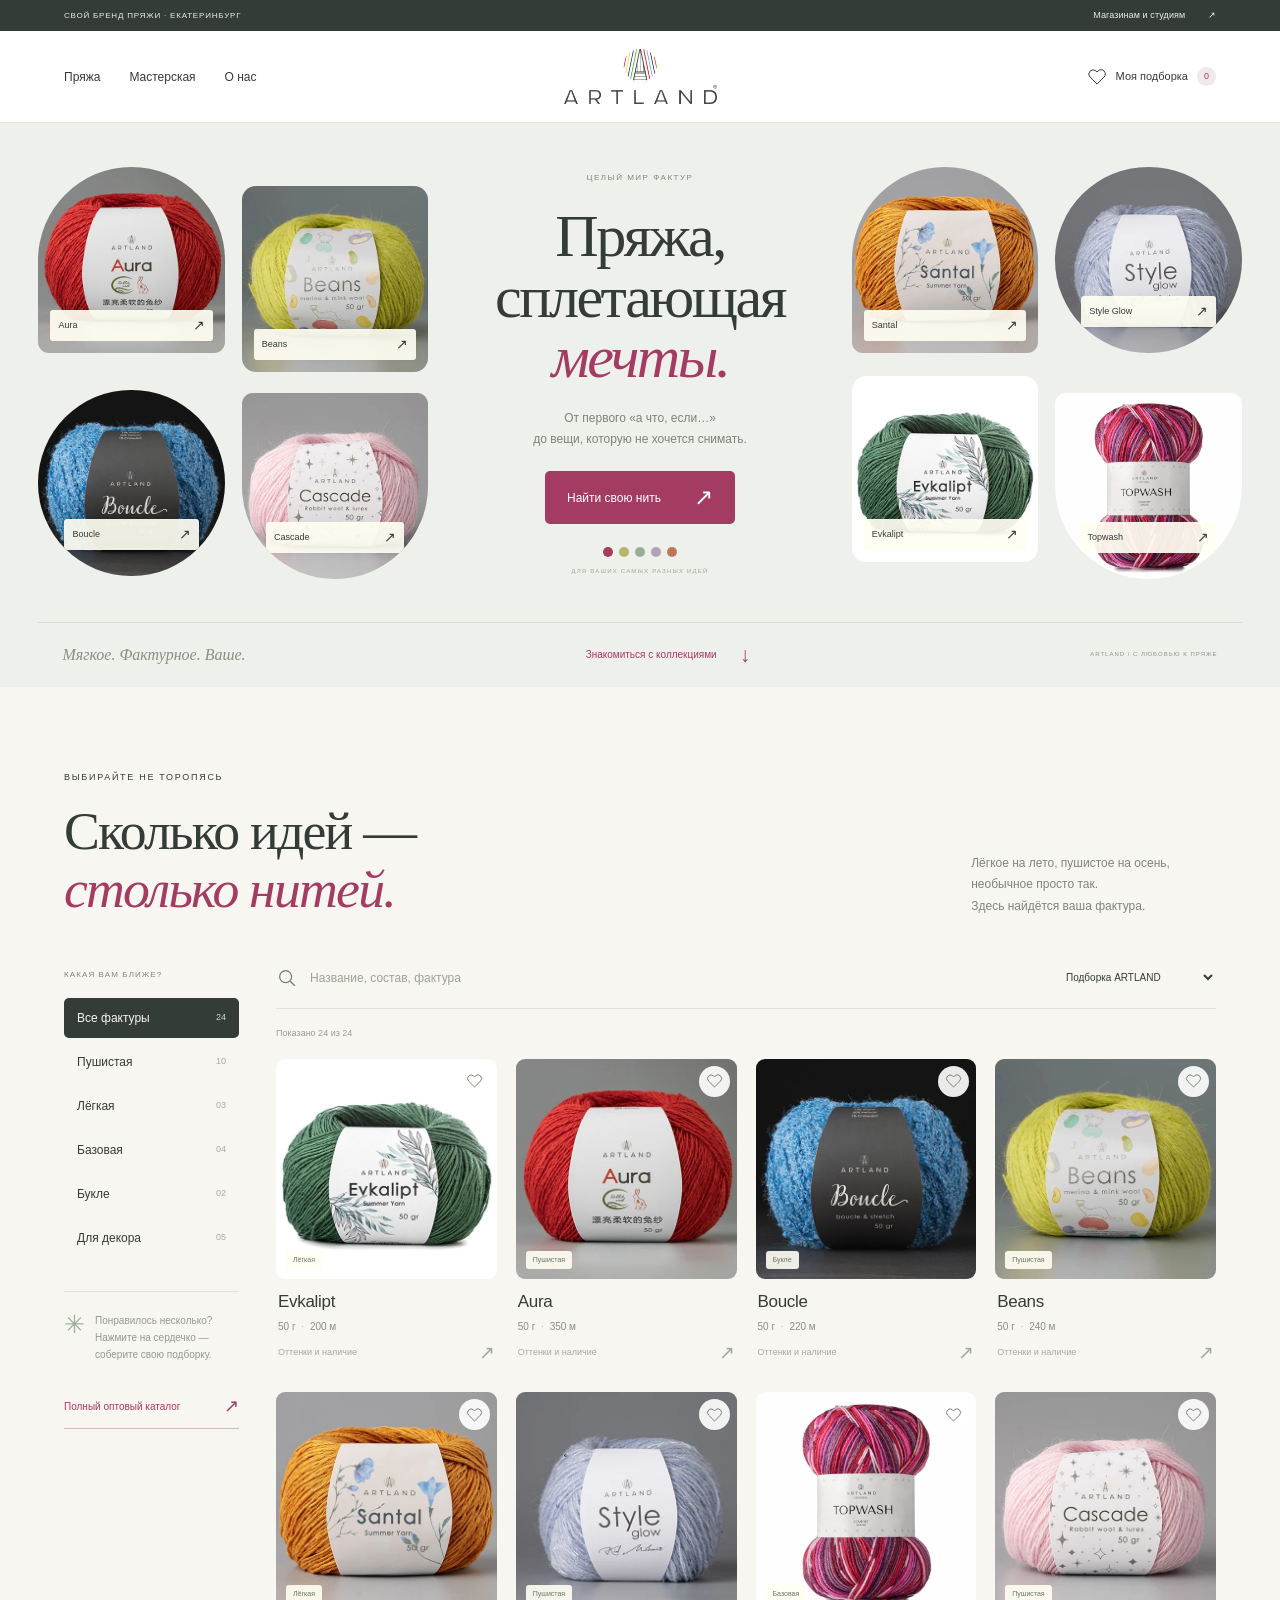
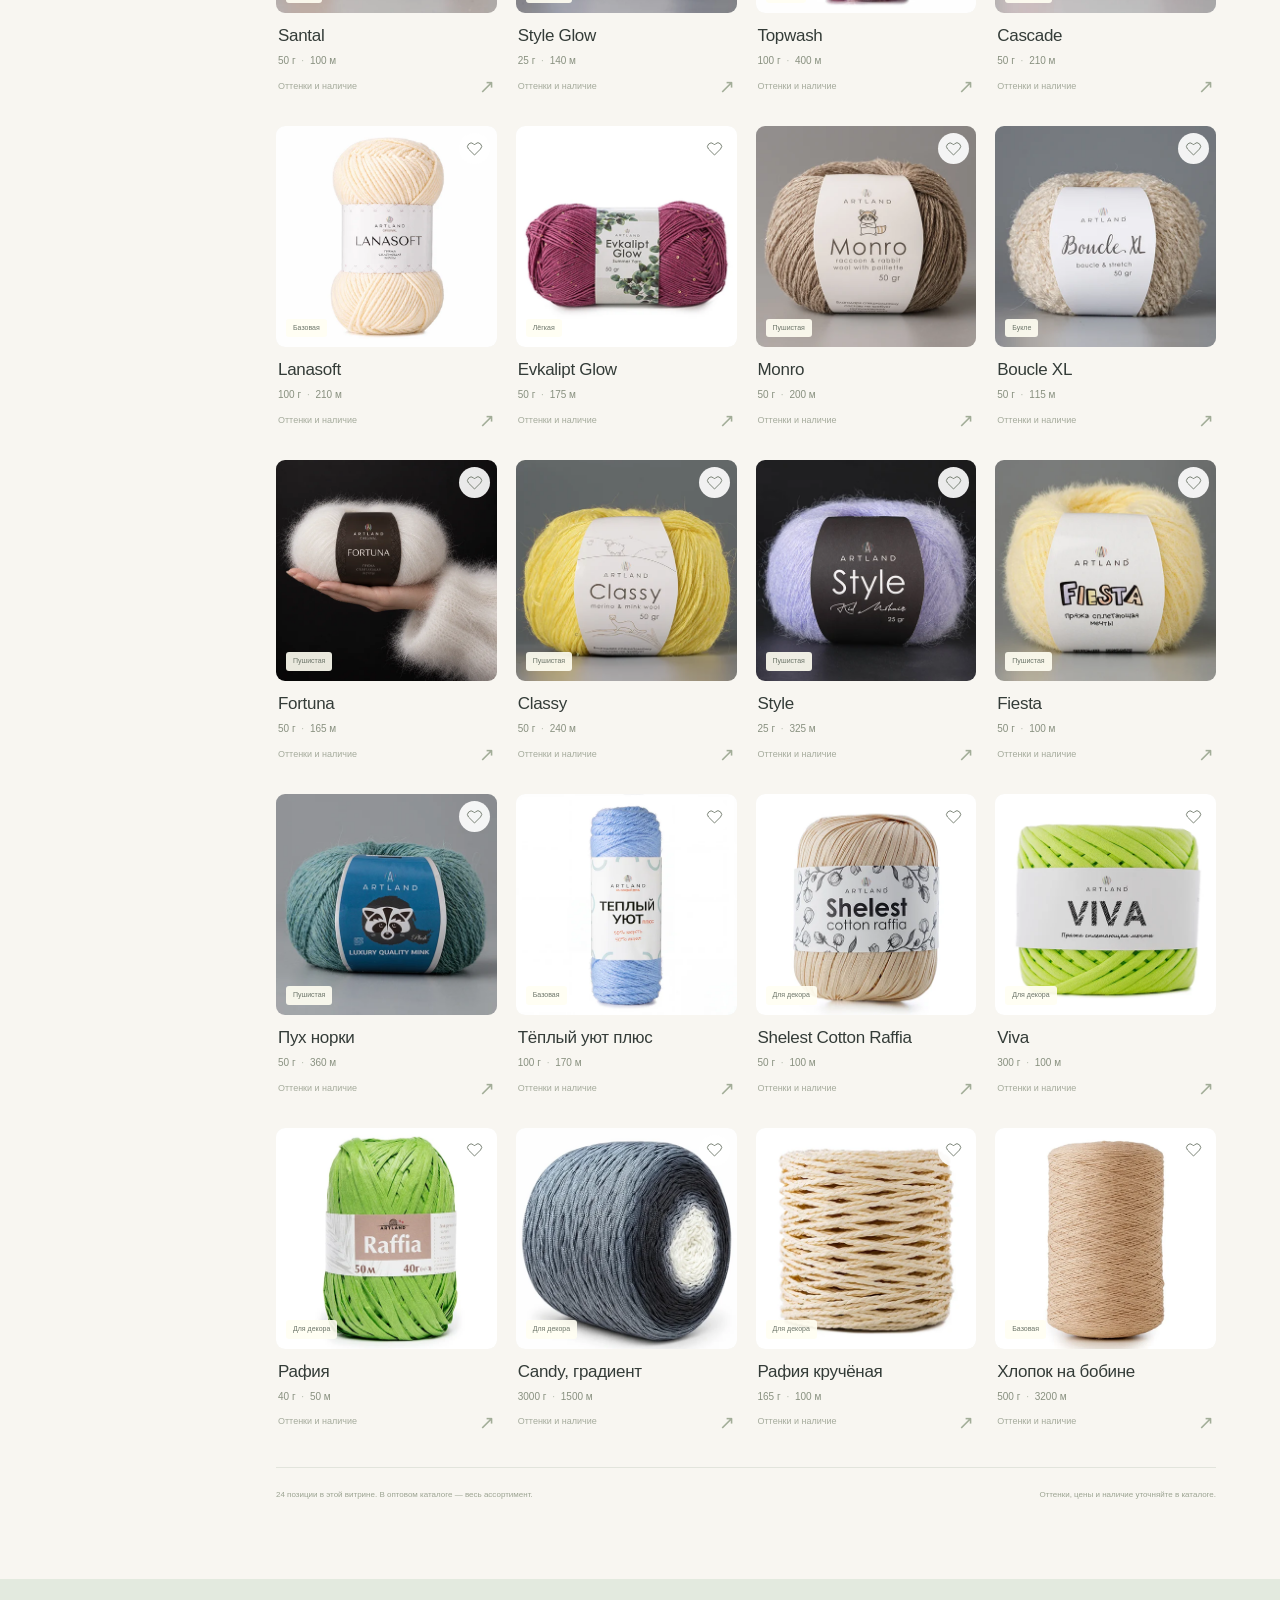
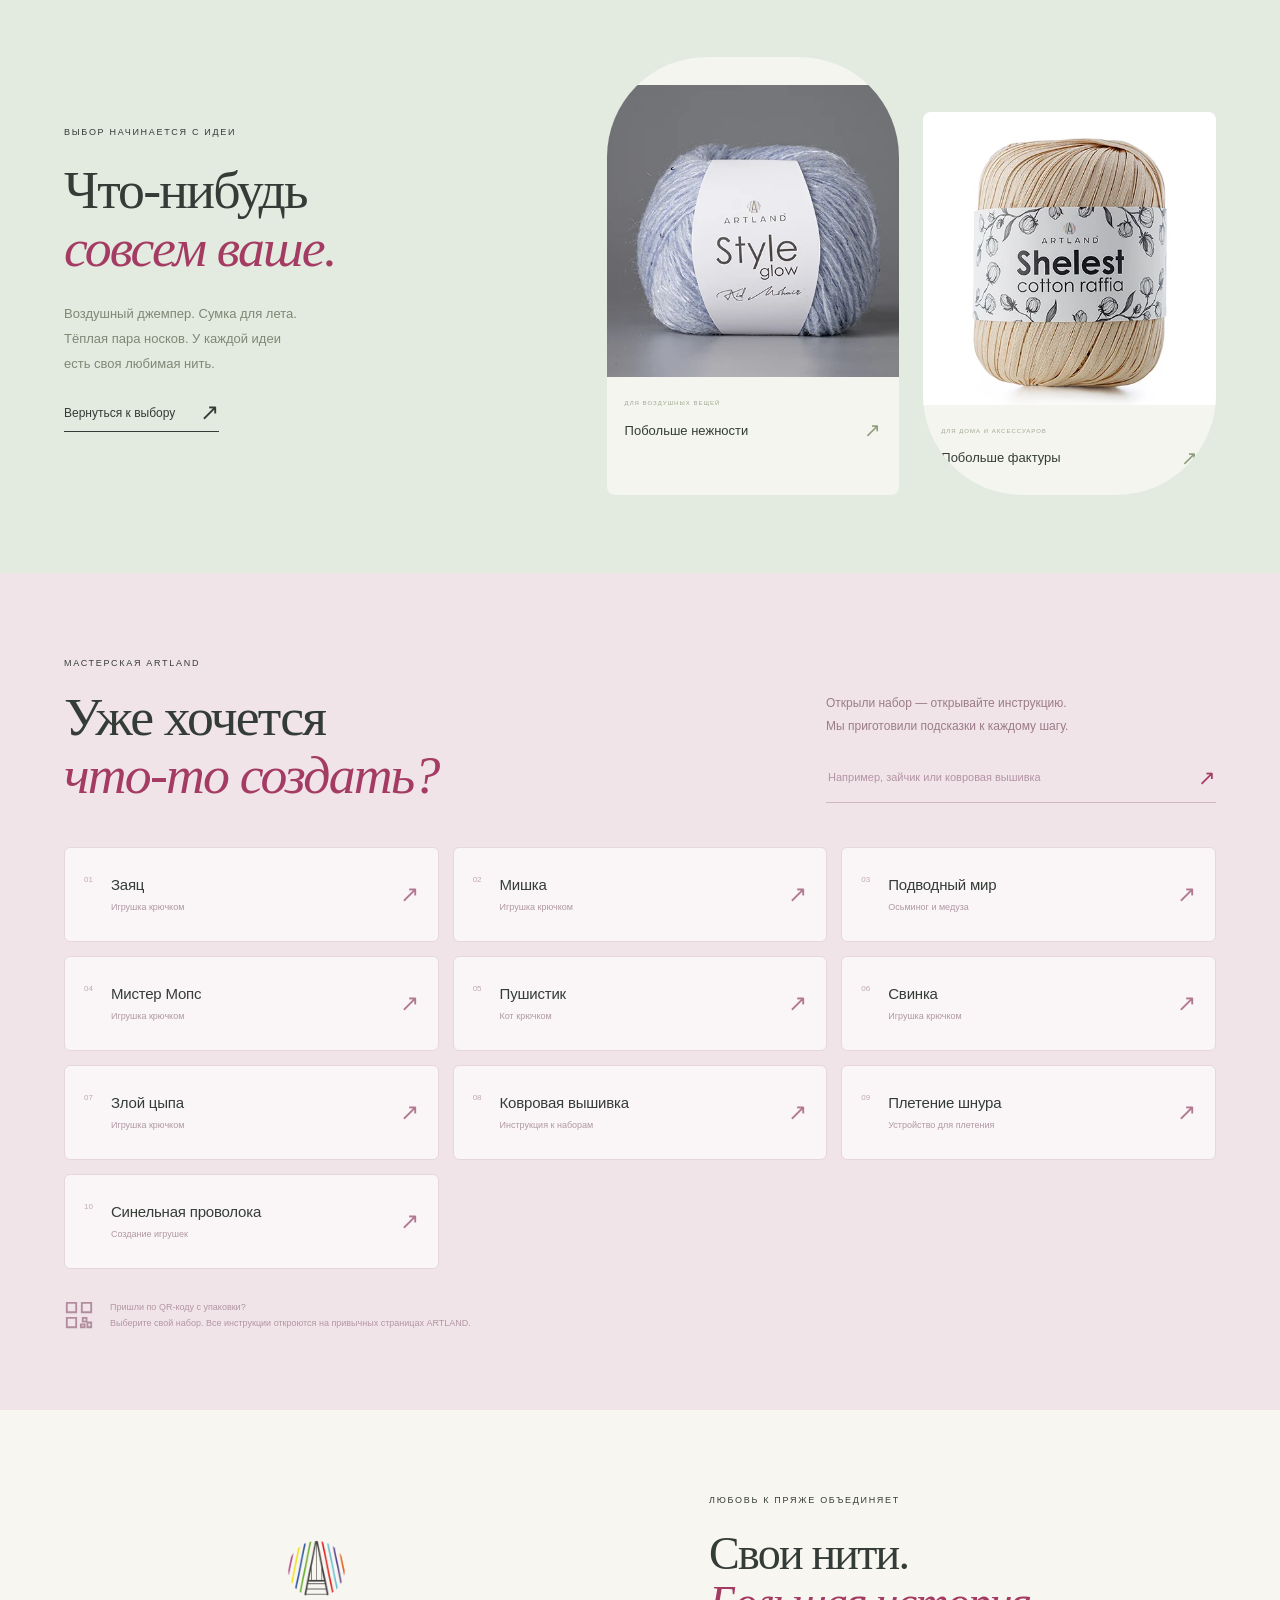
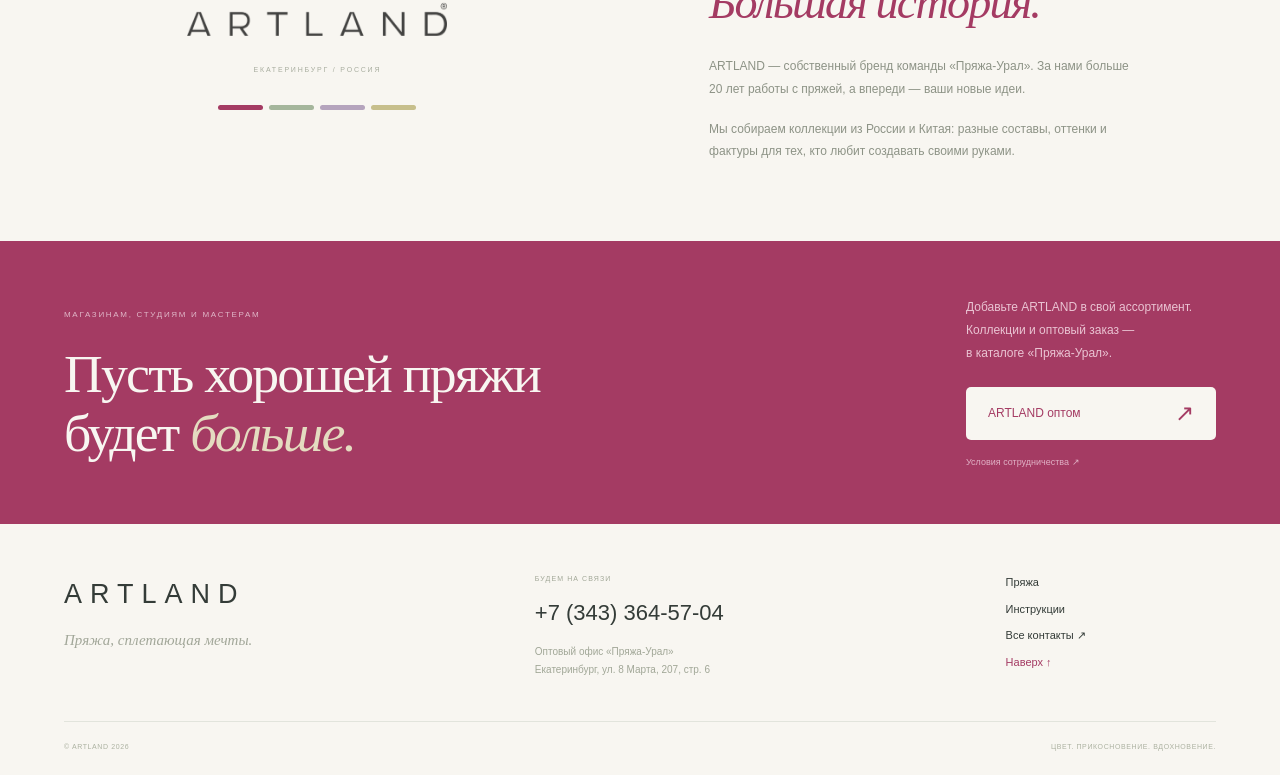
==== commit 8cac38ad: "Add third ARTLAND concept with 24 products and original kit guides" ====
--- a/index.html
+++ b/index.html
@@ -1,17 +1,34 @@
-<!doctype html>
-<html lang="ru"><head><meta charset="utf-8"><meta name="viewport" content="width=device-width,initial-scale=1"><title>ARTLAND — цвет имеет значение</title><meta name="description" content="Пряжа ARTLAND из Екатеринбурга. Найдите свою фактуру, соберите палитру и откройте инструкции к наборам."><meta name="theme-color" content="#b83d70"><meta name="robots" content="noindex,nofollow"><link rel="icon" href="assets/favicon.svg" type="image/svg+xml"><link rel="preload" as="image" href="assets/topwash.webp"><link rel="stylesheet" href="style.css"><meta property="og:type" content="website"><meta property="og:title" content="ARTLAND — цвет имеет значение"><meta property="og:description" content="Найдите свою фактуру. Соберите палитру. Свяжите что-то своё."><meta property="og:url" content="https://pedovochkin.github.io/artland-yarn/"><meta property="og:image" content="https://pedovochkin.github.io/artland-yarn/assets/social-preview.jpg"><meta name="twitter:card" content="summary_large_image"></head>
-<body><a class="skip" href="#main">Перейти к содержимому</a>
-<div class="announcement"><span>ПРЯЖА. ЦВЕТ. ВАШ ХАРАКТЕР.</span><span>ПРИДУМАНО В ЕКАТЕРИНБУРГЕ <i aria-hidden="true">↗</i></span></div>
-<header class="header"><a class="small-brand" href="#" aria-label="ARTLAND — на главную"><img src="assets/artland-logo.webp" width="125" height="46" alt="ARTLAND"></a><nav class="nav" aria-label="Навигация"><a href="#yarn">01 / Наша пряжа</a><a href="#palette">02 / Цветовая игра</a><a href="#guides">03 / Инструкции</a></nav><a class="header-order" href="#partners">Для вашего магазина <span aria-hidden="true">↗</span></a><button class="menu-button" aria-label="Открыть меню" aria-controls="mobile-nav" aria-expanded="false"><span></span><span></span></button></header>
-<nav id="mobile-nav" class="mobile-nav" aria-label="Мобильная навигация" hidden><a href="#yarn">01 / Наша пряжа</a><a href="#palette">02 / Цветовая игра</a><a href="#guides">03 / Инструкции</a><a href="#partners">04 / Магазинам</a></nav>
-<main id="main">
-<section class="hero" aria-labelledby="hero-heading"><div class="masthead" aria-label="ARTLAND"><span>ARTLAND</span><svg viewBox="0 0 1100 130" aria-hidden="true"><path d="M-10 90C100 90 132 34 232 48S373 114 491 83S650 13 757 44S961 122 1112 46"/></svg></div><div class="hero-grid"><div class="hero-copy"><span class="eyebrow">МАТЕРИАЛ ДЛЯ ВАШИХ ИДЕЙ</span><h1 id="hero-heading">ЦВЕТ ИМЕЕТ <br><span>ЗНАЧЕНИЕ.</span></h1><p>Иногда всё решает один моток. <br>Тот самый цвет. Та самая фактура. <br>Дальше — дело ваших рук.</p><a class="button ink-button" href="#yarn">Найти свою нить <span aria-hidden="true">↘</span></a><span class="hero-footnote">ЛИСТАЙТЕ. ТРОГАЙТЕ ГЛАЗАМИ. ВДОХНОВЛЯЙТЕСЬ.</span></div><div class="yarn-collage" aria-label="Фактуры настоящей пряжи ARTLAND"><div class="pink-field"></div><div class="collage-lines" aria-hidden="true"><svg viewBox="0 0 650 500"><path d="M52-35C37 126 146 99 171 196S14 324 81 408S279 357 324 463S545 561 691 384"/></svg></div><div class="yarn-photo photo-main"><img src="assets/topwash.webp" width="640" height="640" alt="Малиновая носочная пряжа ARTLAND Topwash" fetchpriority="high"></div><div class="yarn-photo photo-soft"><img src="assets/fortuna.webp" width="640" height="640" alt="Мягкая белая пряжа Fortuna на ладони"></div><div class="yarn-photo photo-cream"><img src="assets/lanasoft.webp" width="640" height="640" alt="Молочный моток Lanasoft"></div><div class="sample-ticket"><span>ОБРАЗЕЦ ХОРОШЕГО <br>НАСТРОЕНИЯ</span><strong>100<span>%</span></strong><small>СВЯЖЕТЕ САМИ</small></div><span class="handwritten">Осторожно, <br>хочется потрогать.</span><span class="collage-caption">НАСТОЯЩИЕ МОТКИ. НАСТОЯЩЕЕ ВДОХНОВЕНИЕ.</span></div></div></section>
-<div class="colour-ruler" aria-label="Цвета ARTLAND"><span>БОЛЬШЕ ЦВЕТА</span><i></i><i></i><i></i><i></i><i></i><span>БОЛЬШЕ ВАС ↗</span></div>
-<section class="yarn-section section" id="yarn" aria-labelledby="yarn-title"><div class="section-top"><span class="eyebrow">01 / КАТАЛОГ ФАКТУР</span><a class="underlined" href="https://xn----7sbbv2athd0a0j.xn--p1ai/catalogue/artland" target="_blank" rel="noopener">Весь ARTLAND в каталоге <span aria-hidden="true">↗</span></a></div><div class="section-title"><h2 id="yarn-title">ЧТО БУДЕМ <br><span>ВЯЗАТЬ?</span></h2><p>Уют на каждый день? <br>Подарок с характером? <br>Выбирайте нить под свою идею.</p></div><div class="project-filters" role="group" aria-label="Пряжа по назначению"><button class="project-filter active" data-filter="all" aria-pressed="true">Всё сразу <small>04</small></button><button class="project-filter" data-filter="clothing" aria-pressed="false">Одежду <span aria-hidden="true">↗</span></button><button class="project-filter" data-filter="socks" aria-pressed="false">Носки <span aria-hidden="true">↗</span></button><button class="project-filter" data-filter="decor" aria-pressed="false">Декор <span aria-hidden="true">↗</span></button></div>
-<div class="sample-browser"><div class="sample-list"><p class="list-caption">ПОЗНАКОМЬТЕСЬ ПОБЛИЖЕ <span aria-hidden="true">↓</span></p><button class="sample-choice selected" data-product="topwash" data-category="socks" aria-pressed="true"><span class="sample-number">01</span><span class="sample-name">Topwash<small>Носочная · 100 г / 400 м</small></span><span class="sample-arrow" aria-hidden="true">↗</span></button><button class="sample-choice" data-product="lanasoft" data-category="clothing" aria-pressed="false"><span class="sample-number">02</span><span class="sample-name">Lanasoft<small>Полушерсть · 100 г / 210 м</small></span><span class="sample-arrow" aria-hidden="true">↗</span></button><button class="sample-choice" data-product="fortuna" data-category="clothing" aria-pressed="false"><span class="sample-number">03</span><span class="sample-name">Fortuna<small>Мягкая фактура · 50 г / 165 м</small></span><span class="sample-arrow" aria-hidden="true">↗</span></button><button class="sample-choice" data-product="candy" data-category="decor" aria-pressed="false"><span class="sample-number">04</span><span class="sample-name">Candy<small>Шнур с градиентом · 3 мм</small></span><span class="sample-arrow" aria-hidden="true">↗</span></button><div class="list-note"><span aria-hidden="true">✳</span><p>Это только начало. <br>В оптовом каталоге — все наши коллекции.</p></div></div><div class="selected-sample" id="selected-sample" data-tone="pink" aria-live="polite" aria-atomic="true"><div class="sample-image-area"><span class="sample-code" id="sample-code">ARTLAND / ОБРАЗЕЦ 01</span><img id="sample-image" src="assets/topwash.webp" width="640" height="640" alt="ARTLAND Topwash — малиновая носочная пряжа" loading="lazy"><span class="sample-stamp" id="sample-stamp">ВЯЖИТЕ <br>С ХАРАКТЕРОМ ↗</span></div><div class="sample-details"><div><h3 id="sample-title">Topwash</h3><p id="sample-composition">65% шерсть / 35% нейлон</p></div><a class="sample-link" id="sample-link" href="https://xn----7sbbv2athd0a0j.xn--p1ai/catalogue/artland/3070-topwash-comfort-socks" target="_blank" rel="noopener" aria-label="Topwash в оптовом каталоге">Смотреть <span aria-hidden="true">↗</span></a></div></div></div><p class="sample-disclaimer" id="filter-status" aria-live="polite">Оттенки, цены и наличие — в действующем оптовом каталоге.</p></section>
-<section class="palette-section section" id="palette" aria-labelledby="palette-title"><div class="section-top"><span class="eyebrow">02 / МАЛЕНЬКИЙ ЦВЕТОВОЙ ЭКСПЕРИМЕНТ</span><span class="eyebrow desktop-label">ТРИ ЦВЕТА / ВАША ПАЛИТРА</span></div><div class="palette-heading"><h2 id="palette-title">А ЧТО, ЕСЛИ <br>ДОБАВИТЬ <span>ЦВЕТА?</span></h2><p>Поиграйте с сочетаниями. <br>Иногда новая идея начинается <br>с неожиданной пары.</p></div><div class="palette-workspace"><div class="palette-controls"><span class="eyebrow">КАКОЕ СЕГОДНЯ НАСТРОЕНИЕ?</span><div class="palette-presets" role="group" aria-label="Настроение палитры"><button class="preset active" data-palette="bold" aria-pressed="true">Поярче, пожалуйста <span aria-hidden="true">↗</span></button><button class="preset" data-palette="soft" aria-pressed="false">Хочется нежности <span aria-hidden="true">↗</span></button><button class="preset" data-palette="earth" aria-pressed="false">Ближе к природе <span aria-hidden="true">↗</span></button></div><p class="palette-hint">Нажмите на цвет, чтобы попробовать другой. Соберите сочетание, которое хочется повторить.</p><button class="palette-save" id="palette-save">Забрать палитру <span aria-hidden="true">↓</span></button><p class="palette-disclaimer">Идеи сочетаний. Оттенки пряжи сверяйте по карте конкретной коллекции.</p></div><div class="palette-board" aria-label="Три цвета вашей палитры"><button class="palette-colour" data-slot="0" style="--swatch:#b83d70" aria-label="Первый цвет: Малина. Нажмите, чтобы сменить"><span class="swatch-index">01</span><span class="swatch-name">МАЛИНА</span><span class="swatch-plus" aria-hidden="true">+</span></button><button class="palette-colour" data-slot="1" style="--swatch:#d9df80" aria-label="Второй цвет: Лайм. Нажмите, чтобы сменить"><span class="swatch-index">02</span><span class="swatch-name">ЛАЙМ</span><span class="swatch-plus" aria-hidden="true">+</span></button><button class="palette-colour" data-slot="2" style="--swatch:#aaa1ca" aria-label="Третий цвет: Лаванда. Нажмите, чтобы сменить"><span class="swatch-index">03</span><span class="swatch-name">ЛАВАНДА</span><span class="swatch-plus" aria-hidden="true">+</span></button><div class="board-tape" aria-hidden="true">ARTLAND / ВАША ПАЛИТРА</div></div></div><p class="sr-only" id="palette-status" aria-live="polite"></p></section>
-<section class="guides-section section" id="guides" aria-labelledby="guides-title"><div class="section-top"><span class="eyebrow">03 / ПОМОЩЬ В НУЖНЫЙ МОМЕНТ</span><span class="qr-mark" aria-hidden="true"><i></i><i></i><i></i><i></i></span></div><div class="guides-grid"><div><h2 id="guides-title">ПО ПЕТЕЛЬКЕ. <br>ПО <span>ШАЖОЧКУ.</span></h2><p class="guides-intro">Открыли набор? Мы рядом. <br>Находите инструкцию и начинайте.</p><span class="qr-note">ПРИШЛИ ПО QR С УПАКОВКИ? <br>ЭТО КАК РАЗ ДЛЯ ВАС.</span></div><div class="guide-library"><label for="guide-search">НАЙТИ ПОДСКАЗКУ</label><div class="guide-search"><input type="search" id="guide-search" placeholder="Название или тема" autocomplete="off"><span aria-hidden="true">↵</span></div><a class="guide-row" data-keys="ковровая вышивка инструкция набор ковер коврик" href="https://artland-store.ru/" target="_blank" rel="noopener"><span class="guide-tab">ИНСТРУКЦИЯ</span><strong>Ковровая <br>вышивка</strong><span class="guide-arrow" aria-hidden="true">↗</span></a><a class="guide-row" data-keys="santal санталь обзор лен лён люрекс видео пряжа" href="https://artland-store.ru/" target="_blank" rel="noopener"><span class="guide-tab video">ВИДЕООБЗОР</span><strong>Знакомство <br>с Santal</strong><span class="guide-arrow" aria-hidden="true">↗</span></a><p class="guide-empty" id="guide-empty" role="status" hidden>Такой подсказки пока нет. <a href="#contacts">Напишите или позвоните нам</a> — поможем разобраться.</p><p class="guide-note">Материалы открываются на действующей странице ARTLAND.</p></div></div></section>
-<section class="about-section section" id="about" aria-labelledby="about-title"><div class="about-label"><span class="eyebrow">ЧУТЬ БОЛЬШЕ О НАС</span><span class="about-symbol" aria-hidden="true">а.</span><span class="eyebrow">ЕКАТЕРИНБУРГ <br>РОССИЯ</span></div><div class="about-story"><h2 id="about-title">СВОЯ ПРЯЖА. <br>СВОЙ <span>ХАРАКТЕР.</span></h2><p>ARTLAND вырос внутри «Пряжа-Урал» — компании, которая работает с пряжей больше 20 лет. Мы решили собрать собственную коллекцию. Своё видение цвета, фактуры и материалов.</p><p>Наши коллекции производятся в России и Китае. А дальше начинается самое интересное — то, что создаёте вы.</p><a class="underlined" href="#partners">Давайте знакомиться <span aria-hidden="true">↗</span></a></div></section>
-<section class="partners-section section" id="partners" aria-labelledby="partners-title"><span class="eyebrow">04 / МАГАЗИНАМ, СТУДИЯМ И МАСТЕРАМ</span><div class="partners-content"><h2 id="partners-title">ДАВАЙТЕ <br><span>СВЯЖЕМСЯ.</span><svg viewBox="0 0 700 60" aria-hidden="true"><path d="M-5 40C140 4 424 15 580 28S718 79 650 39"/></svg></h2><div class="partners-copy"><p>Хорошей пряжи нужно больше. <br>Добавьте ARTLAND в ассортимент <br>своего магазина или студии.</p><a class="button paper-button" href="https://xn----7sbbv2athd0a0j.xn--p1ai/catalogue/artland" target="_blank" rel="noopener">Перейти в оптовый каталог <span aria-hidden="true">↗</span></a><a class="partners-terms" href="https://xn----7sbbv2athd0a0j.xn--p1ai/uslovija" target="_blank" rel="noopener">Условия сотрудничества ↗</a></div></div><div class="partners-footer"><span>СВОЙ БРЕНД / ОПЫТНАЯ КОМАНДА</span><span>ОФОРМЛЕНИЕ ЗАКАЗОВ ЧЕРЕЗ «ПРЯЖА-УРАЛ»</span></div></section>
-</main>
-<footer class="footer section" id="contacts"><div class="footer-top"><div><span class="eyebrow">ПРОДОЛЖИМ РАЗГОВОР</span><a class="phone" href="tel:+73433645704">+7 (343) 364-57-04 <span aria-hidden="true">↗</span></a><p>Оптовый офис «Пряжа-Урал» <br>Екатеринбург, ул. 8 Марта, 207, стр. 6</p></div><div class="footer-nav"><a href="#yarn">Наша пряжа</a><a href="#palette">Цветовая игра</a><a href="#guides">Инструкции</a><a href="https://xn----7sbbv2athd0a0j.xn--p1ai/contacts" target="_blank" rel="noopener">Все контакты ↗</a></div></div><div class="footer-wordmark" aria-hidden="true">ARTLAND<span>®</span></div><div class="footer-bottom"><span>© ARTLAND 2026</span><span>ПРЯЖА. ЦВЕТ. ВАШ ХАРАКТЕР.</span><a href="#">НАВЕРХ ↑</a></div></footer><script src="app.js" defer></script></body></html>
+<!doctype html><html lang="ru"><head><meta charset="utf-8"><meta name="viewport" content="width=device-width,initial-scale=1"><title>ARTLAND — пряжа, сплетающая мечты</title><meta name="description" content="24 фактуры ARTLAND: пушистая и летняя пряжа, букле, рафия и шнуры. Найдите свою нить и инструкцию к набору."><meta name="theme-color" content="#a43b63"><meta name="robots" content="noindex,nofollow"><meta property="og:type" content="website"><meta property="og:title" content="ARTLAND — пряжа, сплетающая мечты"><meta property="og:description" content="Целый мир фактур. Найдите ту, с которой начнётся ваша идея."><meta property="og:url" content="https://pedovochkin.github.io/artland-yarn/"><meta property="og:image" content="https://pedovochkin.github.io/artland-yarn/assets/social-preview.jpg"><meta name="twitter:card" content="summary_large_image"><link rel="icon" href="assets/favicon.svg" type="image/svg+xml"><link rel="stylesheet" href="style.css?v=3"></head><body><a class="skip" href="#main">К содержимому</a>
+<div class="notice"><span>СВОЙ БРЕНД ПРЯЖИ · ЕКАТЕРИНБУРГ</span><a href="#partners">Магазинам и студиям <span aria-hidden="true">↗</span></a></div>
+<header class="header"><nav class="desktop-nav" aria-label="Навигация"><a href="#catalogue">Пряжа</a><a href="#workshop">Мастерская</a><a href="#about">О нас</a></nav><a class="logo" href="#" aria-label="ARTLAND — на главную"><img src="assets/artland-logo.webp" alt="ARTLAND" width="153" height="56"></a><div class="header-actions"><button class="favourites-toggle" aria-label="Показать избранную пряжу" aria-pressed="false"><svg viewBox="0 0 24 24" aria-hidden="true"><path d="M20.5 4.8a5.1 5.1 0 0 0-7.2 0L12 6.1l-1.3-1.3a5.1 5.1 0 0 0-7.2 7.2L12 20.5l8.5-8.5a5.1 5.1 0 0 0 0-7.2Z"/></svg><span>Моя подборка</span><small class="saved-count">0</small></button><button class="menu-toggle" aria-label="Открыть меню" aria-expanded="false" aria-controls="mobile-menu"><span></span><span></span></button></div></header><nav class="mobile-menu" id="mobile-menu" aria-label="Мобильное меню" hidden><a href="#catalogue">Пряжа</a><a href="#workshop">Мастерская и инструкции</a><a href="#about">О бренде</a><a href="#partners">ARTLAND оптом</a></nav>
+<main id="main"><section class="hero" aria-labelledby="hero-title"><div class="hero-shelf"><button class="shelf-item shelf-1" data-open="yarn-3812" aria-label="Посмотреть Aura"><img src="assets/v3/yarn-3812.webp" width="450" height="450" alt="Aura от ARTLAND" fetchpriority=high><span>Aura <i aria-hidden="true">↗</i></span></button><button class="shelf-item shelf-2" data-open="yarn-3813" aria-label="Посмотреть Beans"><img src="assets/v3/yarn-3813.webp" width="450" height="450" alt="Beans от ARTLAND" fetchpriority=high><span>Beans <i aria-hidden="true">↗</i></span></button><button class="shelf-item shelf-3" data-open="yarn-3815" aria-label="Посмотреть Santal"><img src="assets/v3/yarn-3815.webp" width="450" height="450" alt="Santal от ARTLAND" fetchpriority=high><span>Santal <i aria-hidden="true">↗</i></span></button><button class="shelf-item shelf-4" data-open="yarn-3881" aria-label="Посмотреть Style Glow"><img src="assets/v3/yarn-3881.webp" width="450" height="450" alt="Style Glow от ARTLAND" loading=lazy><span>Style Glow <i aria-hidden="true">↗</i></span></button><button class="shelf-item shelf-5" data-open="yarn-3818" aria-label="Посмотреть Boucle"><img src="assets/v3/yarn-3818.webp" width="450" height="450" alt="Boucle от ARTLAND" loading=lazy><span>Boucle <i aria-hidden="true">↗</i></span></button><button class="shelf-item shelf-6" data-open="yarn-3814" aria-label="Посмотреть Cascade"><img src="assets/v3/yarn-3814.webp" width="450" height="450" alt="Cascade от ARTLAND" loading=lazy><span>Cascade <i aria-hidden="true">↗</i></span></button><button class="shelf-item shelf-7" data-open="yarn-4704" aria-label="Посмотреть Evkalipt"><img src="assets/v3/yarn-4704.webp" width="450" height="450" alt="Evkalipt от ARTLAND" loading=lazy><span>Evkalipt <i aria-hidden="true">↗</i></span></button><button class="shelf-item shelf-8" data-open="topwash" aria-label="Посмотреть Topwash"><img src="assets/topwash.webp" width="450" height="450" alt="Topwash от ARTLAND" loading=lazy><span>Topwash <i aria-hidden="true">↗</i></span></button><div class="hero-message"><span class="eyebrow">ЦЕЛЫЙ МИР ФАКТУР</span><h1 id="hero-title">Пряжа, <br>сплетающая <br><em>мечты.</em></h1><p>От первого «а что, если…» <br>до вещи, которую не хочется снимать.</p><a class="button primary" href="#catalogue">Найти свою нить <span aria-hidden="true">↗</span></a><div class="hero-swatches" aria-hidden="true"><i></i><i></i><i></i><i></i><i></i></div><span class="hero-small">ДЛЯ ВАШИХ САМЫХ РАЗНЫХ ИДЕЙ</span></div></div><div class="hero-bottom"><span>Мягкое. Фактурное. Ваше.</span><a href="#catalogue">Знакомиться с коллекциями <span aria-hidden="true">↓</span></a><span>ARTLAND / С ЛЮБОВЬЮ К ПРЯЖЕ</span></div></section>
+<span id="yarn" aria-hidden="true"></span><section class="catalogue section" id="catalogue" aria-labelledby="catalogue-title"><div class="section-heading"><div><span class="eyebrow">ВЫБИРАЙТЕ НЕ ТОРОПЯСЬ</span><h2 id="catalogue-title">Сколько идей — <br><em>столько нитей.</em></h2></div><p>Лёгкое на лето, пушистое на осень, <br>необычное просто так. <br>Здесь найдётся ваша фактура.</p></div><div class="catalogue-layout"><aside class="catalogue-sidebar"><span class="filter-label">КАКАЯ ВАМ БЛИЖЕ?</span><div class="categories" role="group" aria-label="Выбрать фактуру"><button class="category-button active" data-category="all" aria-pressed="true"><span>Все фактуры</span><small>24</small></button><button class="category-button" data-category="air" aria-pressed="false"><span>Пушистая</span><small>10</small></button><button class="category-button" data-category="light" aria-pressed="false"><span>Лёгкая</span><small>03</small></button><button class="category-button" data-category="base" aria-pressed="false"><span>Базовая</span><small>04</small></button><button class="category-button" data-category="boucle" aria-pressed="false"><span>Букле</span><small>02</small></button><button class="category-button" data-category="decor" aria-pressed="false"><span>Для декора</span><small>05</small></button></div><div class="sidebar-note"><span aria-hidden="true">✳</span><p>Понравилось несколько? <br>Нажмите на сердечко — <br>соберите свою подборку.</p></div><a class="wholesale-link" href="https://xn----7sbbv2athd0a0j.xn--p1ai/catalogue/artland" target="_blank" rel="noopener">Полный оптовый каталог <span aria-hidden="true">↗</span></a></aside><div class="catalogue-content"><div class="catalogue-toolbar"><label class="search-field"><svg viewBox="0 0 24 24" aria-hidden="true"><circle cx="10.5" cy="10.5" r="6.5"/><path d="m15.5 15.5 5 5"/></svg><input id="product-search" type="search" placeholder="Название, состав, фактура" aria-label="Поиск пряжи" autocomplete="off"></label><label class="sort-field"><span class="sr-only">Сортировка пряжи</span><select id="product-sort"><option value="curated">Подборка ARTLAND</option><option value="name">Название: А–Я</option><option value="length">Метраж: по возрастанию</option></select></label></div><div class="catalogue-status"><span id="catalogue-count" aria-live="polite">24 позиции</span><button class="clear-filters" id="clear-filters" hidden>Сбросить выбор ×</button><span class="saved-mode" id="saved-mode" hidden>Моя подборка ♡</span></div><div class="product-grid" id="product-grid"><article class="product-card" data-id="yarn-4704" data-category="light"><div class="product-photo"><button class="photo-button" data-open="yarn-4704" aria-label="Подробнее: Evkalipt"><img src="assets/v3/yarn-4704.webp" alt="Пряжа ARTLAND Evkalipt" width="450" height="450" loading="lazy"></button><span class="texture-label">Лёгкая</span><button class="save-button" data-save="yarn-4704" aria-label="Сохранить Evkalipt" aria-pressed="false"><svg viewBox="0 0 24 24" aria-hidden="true"><path d="M20.5 4.8a5.1 5.1 0 0 0-7.2 0L12 6.1l-1.3-1.3a5.1 5.1 0 0 0-7.2 7.2L12 20.5l8.5-8.5a5.1 5.1 0 0 0 0-7.2Z"/></svg></button></div><div class="product-info"><button class="product-name" data-open="yarn-4704">Evkalipt</button><span class="product-spec">50 г <i>·</i> 200 м</span><a class="product-catalogue" href="https://xn----7sbbv2athd0a0j.xn--p1ai/catalogue/artland/2656-evkalipt" target="_blank" rel="noopener" aria-label="Evkalipt — оттенки и наличие"><span>Оттенки и наличие</span><span aria-hidden="true">↗</span></a></div></article>
+<article class="product-card" data-id="yarn-3812" data-category="air"><div class="product-photo"><button class="photo-button" data-open="yarn-3812" aria-label="Подробнее: Aura"><img src="assets/v3/yarn-3812.webp" alt="Пряжа ARTLAND Aura" width="450" height="450" loading="lazy"></button><span class="texture-label">Пушистая</span><button class="save-button" data-save="yarn-3812" aria-label="Сохранить Aura" aria-pressed="false"><svg viewBox="0 0 24 24" aria-hidden="true"><path d="M20.5 4.8a5.1 5.1 0 0 0-7.2 0L12 6.1l-1.3-1.3a5.1 5.1 0 0 0-7.2 7.2L12 20.5l8.5-8.5a5.1 5.1 0 0 0 0-7.2Z"/></svg></button></div><div class="product-info"><button class="product-name" data-open="yarn-3812">Aura</button><span class="product-spec">50 г <i>·</i> 350 м</span><a class="product-catalogue" href="https://xn----7sbbv2athd0a0j.xn--p1ai/catalogue/artland/2651-aura" target="_blank" rel="noopener" aria-label="Aura — оттенки и наличие"><span>Оттенки и наличие</span><span aria-hidden="true">↗</span></a></div></article>
+<article class="product-card" data-id="yarn-3818" data-category="boucle"><div class="product-photo"><button class="photo-button" data-open="yarn-3818" aria-label="Подробнее: Boucle"><img src="assets/v3/yarn-3818.webp" alt="Пряжа ARTLAND Boucle" width="450" height="450" loading="lazy"></button><span class="texture-label">Букле</span><button class="save-button" data-save="yarn-3818" aria-label="Сохранить Boucle" aria-pressed="false"><svg viewBox="0 0 24 24" aria-hidden="true"><path d="M20.5 4.8a5.1 5.1 0 0 0-7.2 0L12 6.1l-1.3-1.3a5.1 5.1 0 0 0-7.2 7.2L12 20.5l8.5-8.5a5.1 5.1 0 0 0 0-7.2Z"/></svg></button></div><div class="product-info"><button class="product-name" data-open="yarn-3818">Boucle</button><span class="product-spec">50 г <i>·</i> 220 м</span><a class="product-catalogue" href="https://xn----7sbbv2athd0a0j.xn--p1ai/catalogue/artland/2645-boucle-artland" target="_blank" rel="noopener" aria-label="Boucle — оттенки и наличие"><span>Оттенки и наличие</span><span aria-hidden="true">↗</span></a></div></article>
+<article class="product-card" data-id="yarn-3813" data-category="air"><div class="product-photo"><button class="photo-button" data-open="yarn-3813" aria-label="Подробнее: Beans"><img src="assets/v3/yarn-3813.webp" alt="Пряжа ARTLAND Beans" width="450" height="450" loading="lazy"></button><span class="texture-label">Пушистая</span><button class="save-button" data-save="yarn-3813" aria-label="Сохранить Beans" aria-pressed="false"><svg viewBox="0 0 24 24" aria-hidden="true"><path d="M20.5 4.8a5.1 5.1 0 0 0-7.2 0L12 6.1l-1.3-1.3a5.1 5.1 0 0 0-7.2 7.2L12 20.5l8.5-8.5a5.1 5.1 0 0 0 0-7.2Z"/></svg></button></div><div class="product-info"><button class="product-name" data-open="yarn-3813">Beans</button><span class="product-spec">50 г <i>·</i> 240 м</span><a class="product-catalogue" href="https://xn----7sbbv2athd0a0j.xn--p1ai/catalogue/artland/2518-beans" target="_blank" rel="noopener" aria-label="Beans — оттенки и наличие"><span>Оттенки и наличие</span><span aria-hidden="true">↗</span></a></div></article>
+<article class="product-card" data-id="yarn-3815" data-category="light"><div class="product-photo"><button class="photo-button" data-open="yarn-3815" aria-label="Подробнее: Santal"><img src="assets/v3/yarn-3815.webp" alt="Пряжа ARTLAND Santal" width="450" height="450" loading="lazy"></button><span class="texture-label">Лёгкая</span><button class="save-button" data-save="yarn-3815" aria-label="Сохранить Santal" aria-pressed="false"><svg viewBox="0 0 24 24" aria-hidden="true"><path d="M20.5 4.8a5.1 5.1 0 0 0-7.2 0L12 6.1l-1.3-1.3a5.1 5.1 0 0 0-7.2 7.2L12 20.5l8.5-8.5a5.1 5.1 0 0 0 0-7.2Z"/></svg></button></div><div class="product-info"><button class="product-name" data-open="yarn-3815">Santal</button><span class="product-spec">50 г <i>·</i> 100 м</span><a class="product-catalogue" href="https://xn----7sbbv2athd0a0j.xn--p1ai/catalogue/artland/" target="_blank" rel="noopener" aria-label="Santal — оттенки и наличие"><span>Оттенки и наличие</span><span aria-hidden="true">↗</span></a></div></article>
+<article class="product-card" data-id="yarn-3881" data-category="air"><div class="product-photo"><button class="photo-button" data-open="yarn-3881" aria-label="Подробнее: Style Glow"><img src="assets/v3/yarn-3881.webp" alt="Пряжа ARTLAND Style Glow" width="450" height="450" loading="lazy"></button><span class="texture-label">Пушистая</span><button class="save-button" data-save="yarn-3881" aria-label="Сохранить Style Glow" aria-pressed="false"><svg viewBox="0 0 24 24" aria-hidden="true"><path d="M20.5 4.8a5.1 5.1 0 0 0-7.2 0L12 6.1l-1.3-1.3a5.1 5.1 0 0 0-7.2 7.2L12 20.5l8.5-8.5a5.1 5.1 0 0 0 0-7.2Z"/></svg></button></div><div class="product-info"><button class="product-name" data-open="yarn-3881">Style Glow</button><span class="product-spec">25 г <i>·</i> 140 м</span><a class="product-catalogue" href="https://xn----7sbbv2athd0a0j.xn--p1ai/catalogue/artland/2710-style-glow-kid-mohair" target="_blank" rel="noopener" aria-label="Style Glow — оттенки и наличие"><span>Оттенки и наличие</span><span aria-hidden="true">↗</span></a></div></article>
+<article class="product-card" data-id="topwash" data-category="base"><div class="product-photo"><button class="photo-button" data-open="topwash" aria-label="Подробнее: Topwash"><img src="assets/topwash.webp" alt="Пряжа ARTLAND Topwash" width="450" height="450" loading="lazy"></button><span class="texture-label">Базовая</span><button class="save-button" data-save="topwash" aria-label="Сохранить Topwash" aria-pressed="false"><svg viewBox="0 0 24 24" aria-hidden="true"><path d="M20.5 4.8a5.1 5.1 0 0 0-7.2 0L12 6.1l-1.3-1.3a5.1 5.1 0 0 0-7.2 7.2L12 20.5l8.5-8.5a5.1 5.1 0 0 0 0-7.2Z"/></svg></button></div><div class="product-info"><button class="product-name" data-open="topwash">Topwash</button><span class="product-spec">100 г <i>·</i> 400 м</span><a class="product-catalogue" href="https://xn----7sbbv2athd0a0j.xn--p1ai/catalogue/artland/3070-topwash-comfort-socks" target="_blank" rel="noopener" aria-label="Topwash — оттенки и наличие"><span>Оттенки и наличие</span><span aria-hidden="true">↗</span></a></div></article>
+<article class="product-card" data-id="yarn-3814" data-category="air"><div class="product-photo"><button class="photo-button" data-open="yarn-3814" aria-label="Подробнее: Cascade"><img src="assets/v3/yarn-3814.webp" alt="Пряжа ARTLAND Cascade" width="450" height="450" loading="lazy"></button><span class="texture-label">Пушистая</span><button class="save-button" data-save="yarn-3814" aria-label="Сохранить Cascade" aria-pressed="false"><svg viewBox="0 0 24 24" aria-hidden="true"><path d="M20.5 4.8a5.1 5.1 0 0 0-7.2 0L12 6.1l-1.3-1.3a5.1 5.1 0 0 0-7.2 7.2L12 20.5l8.5-8.5a5.1 5.1 0 0 0 0-7.2Z"/></svg></button></div><div class="product-info"><button class="product-name" data-open="yarn-3814">Cascade</button><span class="product-spec">50 г <i>·</i> 210 м</span><a class="product-catalogue" href="https://xn----7sbbv2athd0a0j.xn--p1ai/catalogue/artland/2652-cascade" target="_blank" rel="noopener" aria-label="Cascade — оттенки и наличие"><span>Оттенки и наличие</span><span aria-hidden="true">↗</span></a></div></article>
+<article class="product-card" data-id="lanasoft" data-category="base"><div class="product-photo"><button class="photo-button" data-open="lanasoft" aria-label="Подробнее: Lanasoft"><img src="assets/lanasoft.webp" alt="Пряжа ARTLAND Lanasoft" width="450" height="450" loading="lazy"></button><span class="texture-label">Базовая</span><button class="save-button" data-save="lanasoft" aria-label="Сохранить Lanasoft" aria-pressed="false"><svg viewBox="0 0 24 24" aria-hidden="true"><path d="M20.5 4.8a5.1 5.1 0 0 0-7.2 0L12 6.1l-1.3-1.3a5.1 5.1 0 0 0-7.2 7.2L12 20.5l8.5-8.5a5.1 5.1 0 0 0 0-7.2Z"/></svg></button></div><div class="product-info"><button class="product-name" data-open="lanasoft">Lanasoft</button><span class="product-spec">100 г <i>·</i> 210 м</span><a class="product-catalogue" href="https://xn----7sbbv2athd0a0j.xn--p1ai/catalogue/artland/3066-lanasoft" target="_blank" rel="noopener" aria-label="Lanasoft — оттенки и наличие"><span>Оттенки и наличие</span><span aria-hidden="true">↗</span></a></div></article>
+<article class="product-card" data-id="yarn-4705" data-category="light"><div class="product-photo"><button class="photo-button" data-open="yarn-4705" aria-label="Подробнее: Evkalipt Glow"><img src="assets/v3/yarn-4705.webp" alt="Пряжа ARTLAND Evkalipt Glow" width="450" height="450" loading="lazy"></button><span class="texture-label">Лёгкая</span><button class="save-button" data-save="yarn-4705" aria-label="Сохранить Evkalipt Glow" aria-pressed="false"><svg viewBox="0 0 24 24" aria-hidden="true"><path d="M20.5 4.8a5.1 5.1 0 0 0-7.2 0L12 6.1l-1.3-1.3a5.1 5.1 0 0 0-7.2 7.2L12 20.5l8.5-8.5a5.1 5.1 0 0 0 0-7.2Z"/></svg></button></div><div class="product-info"><button class="product-name" data-open="yarn-4705">Evkalipt Glow</button><span class="product-spec">50 г <i>·</i> 175 м</span><a class="product-catalogue" href="https://xn----7sbbv2athd0a0j.xn--p1ai/catalogue/artland/2682-evkalipt-glow" target="_blank" rel="noopener" aria-label="Evkalipt Glow — оттенки и наличие"><span>Оттенки и наличие</span><span aria-hidden="true">↗</span></a></div></article>
+<article class="product-card" data-id="yarn-3821" data-category="air"><div class="product-photo"><button class="photo-button" data-open="yarn-3821" aria-label="Подробнее: Monro"><img src="assets/v3/yarn-3821.webp" alt="Пряжа ARTLAND Monro" width="450" height="450" loading="lazy"></button><span class="texture-label">Пушистая</span><button class="save-button" data-save="yarn-3821" aria-label="Сохранить Monro" aria-pressed="false"><svg viewBox="0 0 24 24" aria-hidden="true"><path d="M20.5 4.8a5.1 5.1 0 0 0-7.2 0L12 6.1l-1.3-1.3a5.1 5.1 0 0 0-7.2 7.2L12 20.5l8.5-8.5a5.1 5.1 0 0 0 0-7.2Z"/></svg></button></div><div class="product-info"><button class="product-name" data-open="yarn-3821">Monro</button><span class="product-spec">50 г <i>·</i> 200 м</span><a class="product-catalogue" href="https://xn----7sbbv2athd0a0j.xn--p1ai/catalogue/artland/2545-monro" target="_blank" rel="noopener" aria-label="Monro — оттенки и наличие"><span>Оттенки и наличие</span><span aria-hidden="true">↗</span></a></div></article>
+<article class="product-card" data-id="yarn-4412" data-category="boucle"><div class="product-photo"><button class="photo-button" data-open="yarn-4412" aria-label="Подробнее: Boucle XL"><img src="assets/v3/yarn-4412.webp" alt="Пряжа ARTLAND Boucle XL" width="450" height="450" loading="lazy"></button><span class="texture-label">Букле</span><button class="save-button" data-save="yarn-4412" aria-label="Сохранить Boucle XL" aria-pressed="false"><svg viewBox="0 0 24 24" aria-hidden="true"><path d="M20.5 4.8a5.1 5.1 0 0 0-7.2 0L12 6.1l-1.3-1.3a5.1 5.1 0 0 0-7.2 7.2L12 20.5l8.5-8.5a5.1 5.1 0 0 0 0-7.2Z"/></svg></button></div><div class="product-info"><button class="product-name" data-open="yarn-4412">Boucle XL</button><span class="product-spec">50 г <i>·</i> 115 м</span><a class="product-catalogue" href="https://xn----7sbbv2athd0a0j.xn--p1ai/catalogue/artland/2709-boucle-xl-artland" target="_blank" rel="noopener" aria-label="Boucle XL — оттенки и наличие"><span>Оттенки и наличие</span><span aria-hidden="true">↗</span></a></div></article>
+<article class="product-card" data-id="fortuna" data-category="air"><div class="product-photo"><button class="photo-button" data-open="fortuna" aria-label="Подробнее: Fortuna"><img src="assets/fortuna.webp" alt="Пряжа ARTLAND Fortuna" width="450" height="450" loading="lazy"></button><span class="texture-label">Пушистая</span><button class="save-button" data-save="fortuna" aria-label="Сохранить Fortuna" aria-pressed="false"><svg viewBox="0 0 24 24" aria-hidden="true"><path d="M20.5 4.8a5.1 5.1 0 0 0-7.2 0L12 6.1l-1.3-1.3a5.1 5.1 0 0 0-7.2 7.2L12 20.5l8.5-8.5a5.1 5.1 0 0 0 0-7.2Z"/></svg></button></div><div class="product-info"><button class="product-name" data-open="fortuna">Fortuna</button><span class="product-spec">50 г <i>·</i> 165 м</span><a class="product-catalogue" href="https://xn----7sbbv2athd0a0j.xn--p1ai/catalogue/artland/3056-fortuna" target="_blank" rel="noopener" aria-label="Fortuna — оттенки и наличие"><span>Оттенки и наличие</span><span aria-hidden="true">↗</span></a></div></article>
+<article class="product-card" data-id="yarn-3819" data-category="air"><div class="product-photo"><button class="photo-button" data-open="yarn-3819" aria-label="Подробнее: Classy"><img src="assets/v3/yarn-3819.webp" alt="Пряжа ARTLAND Classy" width="450" height="450" loading="lazy"></button><span class="texture-label">Пушистая</span><button class="save-button" data-save="yarn-3819" aria-label="Сохранить Classy" aria-pressed="false"><svg viewBox="0 0 24 24" aria-hidden="true"><path d="M20.5 4.8a5.1 5.1 0 0 0-7.2 0L12 6.1l-1.3-1.3a5.1 5.1 0 0 0-7.2 7.2L12 20.5l8.5-8.5a5.1 5.1 0 0 0 0-7.2Z"/></svg></button></div><div class="product-info"><button class="product-name" data-open="yarn-3819">Classy</button><span class="product-spec">50 г <i>·</i> 240 м</span><a class="product-catalogue" href="https://xn----7sbbv2athd0a0j.xn--p1ai/catalogue/artland/2509-classy" target="_blank" rel="noopener" aria-label="Classy — оттенки и наличие"><span>Оттенки и наличие</span><span aria-hidden="true">↗</span></a></div></article>
+<article class="product-card" data-id="yarn-3820" data-category="air"><div class="product-photo"><button class="photo-button" data-open="yarn-3820" aria-label="Подробнее: Style"><img src="assets/v3/yarn-3820.webp" alt="Пряжа ARTLAND Style" width="450" height="450" loading="lazy"></button><span class="texture-label">Пушистая</span><button class="save-button" data-save="yarn-3820" aria-label="Сохранить Style" aria-pressed="false"><svg viewBox="0 0 24 24" aria-hidden="true"><path d="M20.5 4.8a5.1 5.1 0 0 0-7.2 0L12 6.1l-1.3-1.3a5.1 5.1 0 0 0-7.2 7.2L12 20.5l8.5-8.5a5.1 5.1 0 0 0 0-7.2Z"/></svg></button></div><div class="product-info"><button class="product-name" data-open="yarn-3820">Style</button><span class="product-spec">25 г <i>·</i> 325 м</span><a class="product-catalogue" href="https://xn----7sbbv2athd0a0j.xn--p1ai/catalogue/artland/2643-style-kid-mohair" target="_blank" rel="noopener" aria-label="Style — оттенки и наличие"><span>Оттенки и наличие</span><span aria-hidden="true">↗</span></a></div></article>
+<article class="product-card" data-id="yarn-3842" data-category="air"><div class="product-photo"><button class="photo-button" data-open="yarn-3842" aria-label="Подробнее: Fiesta"><img src="assets/v3/yarn-3842.webp" alt="Пряжа ARTLAND Fiesta" width="450" height="450" loading="lazy"></button><span class="texture-label">Пушистая</span><button class="save-button" data-save="yarn-3842" aria-label="Сохранить Fiesta" aria-pressed="false"><svg viewBox="0 0 24 24" aria-hidden="true"><path d="M20.5 4.8a5.1 5.1 0 0 0-7.2 0L12 6.1l-1.3-1.3a5.1 5.1 0 0 0-7.2 7.2L12 20.5l8.5-8.5a5.1 5.1 0 0 0 0-7.2Z"/></svg></button></div><div class="product-info"><button class="product-name" data-open="yarn-3842">Fiesta</button><span class="product-spec">50 г <i>·</i> 100 м</span><a class="product-catalogue" href="https://xn----7sbbv2athd0a0j.xn--p1ai/catalogue/artland/2698-fiesta" target="_blank" rel="noopener" aria-label="Fiesta — оттенки и наличие"><span>Оттенки и наличие</span><span aria-hidden="true">↗</span></a></div></article>
+<article class="product-card" data-id="yarn-3822" data-category="air"><div class="product-photo"><button class="photo-button" data-open="yarn-3822" aria-label="Подробнее: Пух норки"><img src="assets/v3/yarn-3822.webp" alt="Пряжа ARTLAND Пух норки" width="450" height="450" loading="lazy"></button><span class="texture-label">Пушистая</span><button class="save-button" data-save="yarn-3822" aria-label="Сохранить Пух норки" aria-pressed="false"><svg viewBox="0 0 24 24" aria-hidden="true"><path d="M20.5 4.8a5.1 5.1 0 0 0-7.2 0L12 6.1l-1.3-1.3a5.1 5.1 0 0 0-7.2 7.2L12 20.5l8.5-8.5a5.1 5.1 0 0 0 0-7.2Z"/></svg></button></div><div class="product-info"><button class="product-name" data-open="yarn-3822">Пух норки</button><span class="product-spec">50 г <i>·</i> 360 м</span><a class="product-catalogue" href="https://xn----7sbbv2athd0a0j.xn--p1ai/catalogue/artland/2581-puh-norki-artland" target="_blank" rel="noopener" aria-label="Пух норки — оттенки и наличие"><span>Оттенки и наличие</span><span aria-hidden="true">↗</span></a></div></article>
+<article class="product-card" data-id="teplyuyut" data-category="base"><div class="product-photo"><button class="photo-button" data-open="teplyuyut" aria-label="Подробнее: Тёплый уют плюс"><img src="assets/v3/teplyuyut.webp" alt="Пряжа ARTLAND Тёплый уют плюс" width="450" height="450" loading="lazy"></button><span class="texture-label">Базовая</span><button class="save-button" data-save="teplyuyut" aria-label="Сохранить Тёплый уют плюс" aria-pressed="false"><svg viewBox="0 0 24 24" aria-hidden="true"><path d="M20.5 4.8a5.1 5.1 0 0 0-7.2 0L12 6.1l-1.3-1.3a5.1 5.1 0 0 0-7.2 7.2L12 20.5l8.5-8.5a5.1 5.1 0 0 0 0-7.2Z"/></svg></button></div><div class="product-info"><button class="product-name" data-open="teplyuyut">Тёплый уют плюс</button><span class="product-spec">100 г <i>·</i> 170 м</span><a class="product-catalogue" href="https://xn----7sbbv2athd0a0j.xn--p1ai/catalogue/artland/3059-t-plyj-u-t-pl-s" target="_blank" rel="noopener" aria-label="Тёплый уют плюс — оттенки и наличие"><span>Оттенки и наличие</span><span aria-hidden="true">↗</span></a></div></article>
+<article class="product-card" data-id="yarn-4139" data-category="decor"><div class="product-photo"><button class="photo-button" data-open="yarn-4139" aria-label="Подробнее: Shelest Cotton Raffia"><img src="assets/v3/yarn-4139.webp" alt="Пряжа ARTLAND Shelest Cotton Raffia" width="450" height="450" loading="lazy"></button><span class="texture-label">Для декора</span><button class="save-button" data-save="yarn-4139" aria-label="Сохранить Shelest Cotton Raffia" aria-pressed="false"><svg viewBox="0 0 24 24" aria-hidden="true"><path d="M20.5 4.8a5.1 5.1 0 0 0-7.2 0L12 6.1l-1.3-1.3a5.1 5.1 0 0 0-7.2 7.2L12 20.5l8.5-8.5a5.1 5.1 0 0 0 0-7.2Z"/></svg></button></div><div class="product-info"><button class="product-name" data-open="yarn-4139">Shelest Cotton Raffia</button><span class="product-spec">50 г <i>·</i> 100 м</span><a class="product-catalogue" href="https://xn----7sbbv2athd0a0j.xn--p1ai/catalogue/artland/" target="_blank" rel="noopener" aria-label="Shelest Cotton Raffia — оттенки и наличие"><span>Оттенки и наличие</span><span aria-hidden="true">↗</span></a></div></article>
+<article class="product-card" data-id="yarn-4902" data-category="decor"><div class="product-photo"><button class="photo-button" data-open="yarn-4902" aria-label="Подробнее: Viva"><img src="assets/v3/yarn-4902.webp" alt="Пряжа ARTLAND Viva" width="450" height="450" loading="lazy"></button><span class="texture-label">Для декора</span><button class="save-button" data-save="yarn-4902" aria-label="Сохранить Viva" aria-pressed="false"><svg viewBox="0 0 24 24" aria-hidden="true"><path d="M20.5 4.8a5.1 5.1 0 0 0-7.2 0L12 6.1l-1.3-1.3a5.1 5.1 0 0 0-7.2 7.2L12 20.5l8.5-8.5a5.1 5.1 0 0 0 0-7.2Z"/></svg></button></div><div class="product-info"><button class="product-name" data-open="yarn-4902">Viva</button><span class="product-spec">300 г <i>·</i> 100 м</span><a class="product-catalogue" href="https://xn----7sbbv2athd0a0j.xn--p1ai/catalogue/artland/" target="_blank" rel="noopener" aria-label="Viva — оттенки и наличие"><span>Оттенки и наличие</span><span aria-hidden="true">↗</span></a></div></article>
+<article class="product-card" data-id="yarn-3832" data-category="decor"><div class="product-photo"><button class="photo-button" data-open="yarn-3832" aria-label="Подробнее: Рафия"><img src="assets/v3/yarn-3832.webp" alt="Пряжа ARTLAND Рафия" width="450" height="450" loading="lazy"></button><span class="texture-label">Для декора</span><button class="save-button" data-save="yarn-3832" aria-label="Сохранить Рафия" aria-pressed="false"><svg viewBox="0 0 24 24" aria-hidden="true"><path d="M20.5 4.8a5.1 5.1 0 0 0-7.2 0L12 6.1l-1.3-1.3a5.1 5.1 0 0 0-7.2 7.2L12 20.5l8.5-8.5a5.1 5.1 0 0 0 0-7.2Z"/></svg></button></div><div class="product-info"><button class="product-name" data-open="yarn-3832">Рафия</button><span class="product-spec">40 г <i>·</i> 50 м</span><a class="product-catalogue" href="https://xn----7sbbv2athd0a0j.xn--p1ai/catalogue/artland/1443-rafiq-40-gr-10-sht" target="_blank" rel="noopener" aria-label="Рафия — оттенки и наличие"><span>Оттенки и наличие</span><span aria-hidden="true">↗</span></a></div></article>
+<article class="product-card" data-id="candy" data-category="decor"><div class="product-photo"><button class="photo-button" data-open="candy" aria-label="Подробнее: Candy, градиент"><img src="assets/candy.webp" alt="Пряжа ARTLAND Candy, градиент" width="450" height="450" loading="lazy"></button><span class="texture-label">Для декора</span><button class="save-button" data-save="candy" aria-label="Сохранить Candy, градиент" aria-pressed="false"><svg viewBox="0 0 24 24" aria-hidden="true"><path d="M20.5 4.8a5.1 5.1 0 0 0-7.2 0L12 6.1l-1.3-1.3a5.1 5.1 0 0 0-7.2 7.2L12 20.5l8.5-8.5a5.1 5.1 0 0 0 0-7.2Z"/></svg></button></div><div class="product-info"><button class="product-name" data-open="candy">Candy, градиент</button><span class="product-spec">3000 г <i>·</i> 1500 м</span><a class="product-catalogue" href="https://xn----7sbbv2athd0a0j.xn--p1ai/catalogue/artland/3083-candy-3-mm-poli-firnyj-shnur-gradient-3-kg" target="_blank" rel="noopener" aria-label="Candy, градиент — оттенки и наличие"><span>Оттенки и наличие</span><span aria-hidden="true">↗</span></a></div></article>
+<article class="product-card" data-id="yarn-4706" data-category="decor"><div class="product-photo"><button class="photo-button" data-open="yarn-4706" aria-label="Подробнее: Рафия кручёная"><img src="assets/v3/yarn-4706.webp" alt="Пряжа ARTLAND Рафия кручёная" width="450" height="450" loading="lazy"></button><span class="texture-label">Для декора</span><button class="save-button" data-save="yarn-4706" aria-label="Сохранить Рафия кручёная" aria-pressed="false"><svg viewBox="0 0 24 24" aria-hidden="true"><path d="M20.5 4.8a5.1 5.1 0 0 0-7.2 0L12 6.1l-1.3-1.3a5.1 5.1 0 0 0-7.2 7.2L12 20.5l8.5-8.5a5.1 5.1 0 0 0 0-7.2Z"/></svg></button></div><div class="product-info"><button class="product-name" data-open="yarn-4706">Рафия кручёная</button><span class="product-spec">165 г <i>·</i> 100 м</span><a class="product-catalogue" href="https://xn----7sbbv2athd0a0j.xn--p1ai/catalogue/artland/" target="_blank" rel="noopener" aria-label="Рафия кручёная — оттенки и наличие"><span>Оттенки и наличие</span><span aria-hidden="true">↗</span></a></div></article>
+<article class="product-card" data-id="cottoncone" data-category="base"><div class="product-photo"><button class="photo-button" data-open="cottoncone" aria-label="Подробнее: Хлопок на бобине"><img src="assets/v3/cottoncone.webp" alt="Пряжа ARTLAND Хлопок на бобине" width="450" height="450" loading="lazy"></button><span class="texture-label">Базовая</span><button class="save-button" data-save="cottoncone" aria-label="Сохранить Хлопок на бобине" aria-pressed="false"><svg viewBox="0 0 24 24" aria-hidden="true"><path d="M20.5 4.8a5.1 5.1 0 0 0-7.2 0L12 6.1l-1.3-1.3a5.1 5.1 0 0 0-7.2 7.2L12 20.5l8.5-8.5a5.1 5.1 0 0 0 0-7.2Z"/></svg></button></div><div class="product-info"><button class="product-name" data-open="cottoncone">Хлопок на бобине</button><span class="product-spec">500 г <i>·</i> 3200 м</span><a class="product-catalogue" href="https://xn----7sbbv2athd0a0j.xn--p1ai/catalogue/artland/3043-hlopok-na-bobine" target="_blank" rel="noopener" aria-label="Хлопок на бобине — оттенки и наличие"><span>Оттенки и наличие</span><span aria-hidden="true">↗</span></a></div></article></div><div class="catalogue-empty" id="catalogue-empty" hidden><span aria-hidden="true">♡</span><h3 id="empty-title">Пока ничего не нашлось</h3><p id="empty-copy">Попробуйте другое название или откройте все фактуры.</p><button class="button outline" id="empty-reset">Показать всю пряжу</button></div><div class="catalogue-footnote"><span>24 позиции в этой витрине. В оптовом каталоге — весь ассортимент.</span><span>Оттенки, цены и наличие уточняйте в каталоге.</span></div></div></div></section>
+<section class="discovery section" aria-labelledby="discovery-title"><div class="discovery-copy"><span class="eyebrow">ВЫБОР НАЧИНАЕТСЯ С ИДЕИ</span><h2 id="discovery-title">Что-нибудь <br><em>совсем ваше.</em></h2><p>Воздушный джемпер. Сумка для лета. <br>Тёплая пара носков. У каждой идеи <br>есть своя любимая нить.</p><a class="text-link" href="#catalogue">Вернуться к выбору <span aria-hidden="true">↗</span></a></div><div class="discovery-items"><button class="discovery-card" data-choose-category="air"><img src="assets/v3/yarn-3881.webp" width="450" height="450" loading="lazy" alt="Нежно-голубая пряжа Style Glow"><span><small>ДЛЯ ВОЗДУШНЫХ ВЕЩЕЙ</small><strong>Побольше нежности <i aria-hidden="true">↗</i></strong></span></button><button class="discovery-card" data-choose-category="decor"><img src="assets/v3/yarn-4139.webp" width="450" height="450" loading="lazy" alt="Хлопковая рафия Shelest"><span><small>ДЛЯ ДОМА И АКСЕССУАРОВ</small><strong>Побольше фактуры <i aria-hidden="true">↗</i></strong></span></button></div></section>
+<section class="workshop section" id="workshop" aria-labelledby="workshop-title"><div class="section-heading"><div><span class="eyebrow">МАСТЕРСКАЯ ARTLAND</span><h2 id="workshop-title">Уже хочется <br><em>что-то создать?</em></h2></div><div class="workshop-intro"><p>Открыли набор — открывайте инструкцию. <br>Мы приготовили подсказки к каждому шагу.</p><label class="guide-search"><span class="sr-only">Найти инструкцию</span><input type="search" id="guide-search" placeholder="Например, зайчик или ковровая вышивка" autocomplete="off"><span aria-hidden="true">↗</span></label></div></div><div class="guide-grid"><a class="guide-card" data-search="зайчик заяц вязание" href="https://artland-store.ru/manualhare" target="_blank" rel="noopener"><span class="guide-number">01</span><div><h3>Заяц</h3><p>Игрушка крючком</p></div><span class="guide-arrow" aria-hidden="true">↗</span></a><a class="guide-card" data-search="медведь мишка вязание" href="https://artland-store.ru/manualmedved" target="_blank" rel="noopener"><span class="guide-number">02</span><div><h3>Мишка</h3><p>Игрушка крючком</p></div><span class="guide-arrow" aria-hidden="true">↗</span></a><a class="guide-card" data-search="осьминог медуза море вязание" href="https://artland-store.ru/manualoctjelly" target="_blank" rel="noopener"><span class="guide-number">03</span><div><h3>Подводный мир</h3><p>Осьминог и медуза</p></div><span class="guide-arrow" aria-hidden="true">↗</span></a><a class="guide-card" data-search="собака мопс вязание" href="https://artland-store.ru/manualpug" target="_blank" rel="noopener"><span class="guide-number">04</span><div><h3>Мистер Мопс</h3><p>Игрушка крючком</p></div><span class="guide-arrow" aria-hidden="true">↗</span></a><a class="guide-card" data-search="кот котик кошка пушистик" href="https://artland-store.ru/manualcat" target="_blank" rel="noopener"><span class="guide-number">05</span><div><h3>Пушистик</h3><p>Кот крючком</p></div><span class="guide-arrow" aria-hidden="true">↗</span></a><a class="guide-card" data-search="свинка поросенок piggy" href="https://artland-store.ru/piggy" target="_blank" rel="noopener"><span class="guide-number">06</span><div><h3>Свинка</h3><p>Игрушка крючком</p></div><span class="guide-arrow" aria-hidden="true">↗</span></a><a class="guide-card" data-search="цыпа цыпленок птица" href="https://artland-store.ru/angrychick" target="_blank" rel="noopener"><span class="guide-number">07</span><div><h3>Злой цыпа</h3><p>Игрушка крючком</p></div><span class="guide-arrow" aria-hidden="true">↗</span></a><a class="guide-card" data-search="ковер коврик ковровая вышивка" href="https://artland-store.ru/manualrug" target="_blank" rel="noopener"><span class="guide-number">08</span><div><h3>Ковровая вышивка</h3><p>Инструкция к наборам</p></div><span class="guide-arrow" aria-hidden="true">↗</span></a><a class="guide-card" data-search="машинка устройство шнур плетение" href="https://artland-store.ru/machine" target="_blank" rel="noopener"><span class="guide-number">09</span><div><h3>Плетение шнура</h3><p>Устройство для плетения</p></div><span class="guide-arrow" aria-hidden="true">↗</span></a><a class="guide-card" data-search="синельная проволока игрушка" href="https://artland-store.ru/chenillewire" target="_blank" rel="noopener"><span class="guide-number">10</span><div><h3>Синельная проволока</h3><p>Создание игрушек</p></div><span class="guide-arrow" aria-hidden="true">↗</span></a></div><p class="guide-empty" id="guide-empty" role="status" hidden>Не нашли свой набор? <a href="#contacts">Свяжитесь с командой</a> — поможем разобраться.</p><div class="qr-note"><svg viewBox="0 0 32 32" width="30" height="30" aria-hidden="true"><path d="M3 3h10v10H3zm16 0h10v10H19zM3 19h10v10H3zm17 0h4v4h-4zm5 5h4v5h-4zm-7 2h4v3h-4z" fill="none" stroke="currentColor" stroke-width="2"/></svg><p>Пришли по QR-коду с упаковки? <br>Выберите свой набор. Все инструкции откроются на привычных страницах ARTLAND.</p></div></section>
+<section class="about section" id="about" aria-labelledby="about-title"><div class="about-mark"><img src="assets/artland-logo.webp" alt="ARTLAND" width="260" height="95" loading="lazy"><span>ЕКАТЕРИНБУРГ / РОССИЯ</span><div class="about-colours" aria-hidden="true"><i></i><i></i><i></i><i></i></div></div><div class="about-text"><span class="eyebrow">ЛЮБОВЬ К ПРЯЖЕ ОБЪЕДИНЯЕТ</span><h2 id="about-title">Свои нити. <br><em>Большая история.</em></h2><p>ARTLAND — собственный бренд команды «Пряжа-Урал». За нами больше 20 лет работы с пряжей, а впереди — ваши новые идеи.</p><p>Мы собираем коллекции из России и Китая: разные составы, оттенки и фактуры для тех, кто любит создавать своими руками.</p></div></section>
+<section class="partners section" id="partners" aria-labelledby="partners-title"><div><span class="eyebrow">МАГАЗИНАМ, СТУДИЯМ И МАСТЕРАМ</span><h2 id="partners-title">Пусть хорошей пряжи <br>будет <em>больше.</em></h2></div><div class="partners-action"><p>Добавьте ARTLAND в свой ассортимент. <br>Коллекции и оптовый заказ — <br>в каталоге «Пряжа-Урал».</p><a class="button light" href="https://xn----7sbbv2athd0a0j.xn--p1ai/catalogue/artland" target="_blank" rel="noopener">ARTLAND оптом <span aria-hidden="true">↗</span></a><a class="terms" href="https://xn----7sbbv2athd0a0j.xn--p1ai/uslovija" target="_blank" rel="noopener">Условия сотрудничества ↗</a></div></section>
+</main><footer class="footer section" id="contacts"><div class="footer-top"><div><a class="footer-logo" href="#">ARTLAND</a><p>Пряжа, сплетающая мечты.</p></div><div class="footer-contact"><span class="eyebrow">БУДЕМ НА СВЯЗИ</span><a href="tel:+73433645704">+7 (343) 364-57-04</a><p>Оптовый офис «Пряжа-Урал» <br>Екатеринбург, ул. 8 Марта, 207, стр. 6</p></div><nav class="footer-nav" aria-label="Навигация внизу"><a href="#catalogue">Пряжа</a><a href="#workshop">Инструкции</a><a href="https://xn----7sbbv2athd0a0j.xn--p1ai/contacts" target="_blank" rel="noopener">Все контакты ↗</a><a href="#">Наверх ↑</a></nav></div><div class="footer-bottom"><span>© ARTLAND 2026</span><span>ЦВЕТ. ПРИКОСНОВЕНИЕ. ВДОХНОВЕНИЕ.</span></div></footer>
+<dialog class="product-dialog" aria-labelledby="dialog-title"><button class="dialog-close" aria-label="Закрыть карточку">×</button><div class="dialog-layout"><div class="dialog-photo"><img id="dialog-image" src="assets/v3/yarn-4704.webp" alt="" width="450" height="450"></div><div class="dialog-content"><span class="eyebrow">КОЛЛЕКЦИЯ ARTLAND</span><h2 id="dialog-title"></h2><span class="dialog-texture" id="dialog-texture"></span><p id="dialog-composition"></p><dl><div><dt>Вес</dt><dd id="dialog-weight"></dd></div><div><dt>Метраж</dt><dd id="dialog-length"></dd></div></dl><a class="button primary" id="dialog-link" href="https://xn----7sbbv2athd0a0j.xn--p1ai/catalogue/artland" target="_blank" rel="noopener">Оттенки и наличие <span aria-hidden="true">↗</span></a><button class="dialog-save" id="dialog-save">♡ Добавить в мою подборку</button><small>Заказы оформляются в действующем оптовом каталоге «Пряжа-Урал».</small></div></div></dialog><script src="catalogue-data.js?v=3" defer></script><script src="app.js?v=3" defer></script></body></html>
--- a/style.css
+++ b/style.css
@@ -1,5 +1,7 @@
-:root{--paper:#f1eee6;--ink:#292a28;--berry:#b83d70;--pink:#edd6df;--lime:#d9df80;--lavender:#aaa1ca;--line:#ceccc3;--sans:Arial,Helvetica,sans-serif;--mono:'Courier New',monospace}*{box-sizing:border-box}html{scroll-behavior:smooth;scroll-padding-top:24px}body{margin:0;color:var(--ink);background:var(--paper);font:15px/1.5 var(--sans);-webkit-font-smoothing:antialiased}h1,h2,h3,p{margin:0}a{color:inherit;text-decoration:none}button,input{font:inherit;color:inherit}button{cursor:pointer}button,a,input{-webkit-tap-highlight-color:transparent}img{display:block;max-width:100%}button:focus-visible,a:focus-visible,input:focus-visible{outline:3px solid #6352a7;outline-offset:5px}button[hidden],a[hidden]{display:none}h1,h2{font-weight:900;line-height:.96;letter-spacing:-.065em}.eyebrow{font:10px/1.5 var(--mono);letter-spacing:.5px}.section{padding:76px 5%}.underlined{font-size:12px;border-bottom:1px solid currentColor;padding-bottom:5px;display:inline-flex;gap:25px;align-items:center}.underlined span{font-size:22px;line-height:1}.button{display:inline-flex;align-items:center;justify-content:space-between;gap:38px;min-height:57px;padding:16px 23px;font-weight:600;font-size:13px;transition:background .2s,color .2s}.button span{font-size:27px;line-height:1;font-weight:400}.ink-button{background:var(--ink);color:var(--paper)}.ink-button:hover{background:var(--berry)}.paper-button{background:var(--paper);color:var(--ink)}.paper-button:hover{background:var(--lime)}.announcement{display:flex;justify-content:space-between;gap:20px;background:var(--berry);color:var(--paper);padding:10px 5%;font:9px var(--mono);letter-spacing:.5px}.announcement i{font-style:normal;margin-left:20px}.header{padding:16px 5%;height:85px;display:flex;align-items:center;justify-content:space-between;gap:30px;border-bottom:1px solid var(--line)}.small-brand img{width:125px;height:46px;mix-blend-mode:multiply}.nav{display:flex;gap:30px;font-size:11px}.nav a:hover{color:var(--berry)}.header-order{font-size:11px;border-bottom:1px solid var(--ink);padding-bottom:5px}.header-order span{margin-left:20px;font-size:20px}.menu-button{display:none}.mobile-nav[hidden]{display:none}.hero{padding:0 5%}.masthead{position:relative;margin-top:9px;line-height:.78;white-space:nowrap;overflow:visible;z-index:2;padding-top:12px;pointer-events:none}.masthead>span{display:block;font-size:18.55vw;line-height:.82;font-weight:900;letter-spacing:-.071em;color:var(--berry);transform:scaleX(1.012);transform-origin:left center}.masthead svg{position:absolute;left:-1%;top:29%;width:101%;height:auto;overflow:visible;pointer-events:none}.masthead path{stroke:var(--lime);stroke-width:2.6;fill:none;vector-effect:non-scaling-stroke}.hero-grid{display:grid;grid-template-columns:.92fr 1.08fr;gap:1%;min-height:490px;margin-top:30px}.hero-copy{display:flex;flex-direction:column;align-items:flex-start;padding:25px 0 23px}.hero-copy>.eyebrow{color:var(--berry);font-size:9px}h1{font-size:clamp(43px,4.6vw,76px);margin:23px 0 24px;letter-spacing:-.07em}h1 span{color:var(--berry)}.hero-copy>p{font-size:13px;line-height:1.8;color:#6a6a62;margin-bottom:25px}.hero-footnote{font:7px var(--mono);letter-spacing:.4px;margin-top:auto;padding-top:28px;color:#8b887e}.yarn-collage{position:relative;min-height:490px;isolation:isolate}.pink-field{position:absolute;inset:2% 6% 7% 9%;background:var(--pink);clip-path:polygon(0 0,100% 0,100% 90%,90% 100%,0 100%);transform:rotate(3deg);z-index:-2}.collage-lines{position:absolute;inset:0;z-index:-1;pointer-events:none}.collage-lines svg{width:100%;height:100%;overflow:visible}.collage-lines path{fill:none;stroke:var(--berry);stroke-width:2}.yarn-photo{position:absolute;overflow:hidden}.yarn-photo img{width:100%;height:100%;object-fit:contain}.photo-main{width:49%;height:88%;left:28%;top:1%;transform:rotate(-11deg);mix-blend-mode:multiply}.photo-soft{width:39%;aspect-ratio:1;left:-2%;top:45%;transform:rotate(-5deg);border:7px solid var(--paper);box-shadow:4px 5px 0 #292a2814}.photo-soft img{object-fit:cover}.photo-cream{width:27%;aspect-ratio:.8;right:0;bottom:1%;transform:rotate(10deg);border:7px solid var(--paper);background:#fff;box-shadow:4px 5px 0 #292a2814}.sample-ticket{position:absolute;right:-2%;top:2%;background:var(--lime);padding:17px 19px 12px;width:126px;text-align:center;transform:rotate(7deg);border-top:1px dashed #a4aa57;border-bottom:1px dashed #a4aa57}.sample-ticket>span{font:7px/1.5 var(--mono);display:block}.sample-ticket>strong{font-size:43px;line-height:1.25;font-weight:900;letter-spacing:-4px}.sample-ticket>strong span{font-size:24px;letter-spacing:-1px}.sample-ticket>small{display:block;font:7px var(--mono)}.handwritten{position:absolute;left:0;top:17%;transform:rotate(-8deg);font:italic 18px/1.1 Georgia,serif;color:var(--berry)}.collage-caption{position:absolute;left:40%;bottom:2%;font:6px var(--mono);letter-spacing:.6px;transform:rotate(3deg)}.colour-ruler{display:flex;align-items:stretch;height:53px;border-top:1px solid var(--ink);border-bottom:1px solid var(--ink);margin-top:22px}.colour-ruler>span{display:flex;justify-content:center;align-items:center;flex:1.8;font:10px var(--mono);background:var(--paper);white-space:nowrap}.colour-ruler i{flex:1;border-left:1px solid var(--ink);background:var(--berry)}.colour-ruler i:nth-of-type(2){background:var(--lime)}.colour-ruler i:nth-of-type(3){background:var(--lavender)}.colour-ruler i:nth-of-type(4){background:#668579}.colour-ruler i:nth-of-type(5){background:#c77b56;border-right:1px solid var(--ink)}.section-top{display:flex;align-items:center;justify-content:space-between;gap:30px;margin-bottom:32px}.section-title{display:flex;align-items:flex-end;justify-content:space-between;gap:30px;margin-bottom:36px}.section-title h2,.palette-heading h2{font-size:clamp(46px,5.7vw,88px)}.section-title h2>span{color:var(--berry)}.section-title>p{font-size:13px;line-height:1.8;color:#727169;padding-right:8%;padding-bottom:3px}.project-filters{display:flex;gap:0;border-top:1px solid var(--ink);border-bottom:1px solid var(--ink);margin-bottom:33px;overflow:auto;scrollbar-width:none}.project-filter{flex:1;border:0;border-right:1px solid var(--ink);background:transparent;padding:16px 20px;min-height:53px;font-size:13px;text-align:left;display:flex;justify-content:space-between;align-items:center;gap:20px;white-space:nowrap}.project-filter:last-child{border-right:0}.project-filter.active{background:var(--ink);color:var(--paper)}.project-filter:not(.active):hover{background:var(--pink)}.project-filter small{font:9px var(--mono)}.sample-browser{display:grid;grid-template-columns:.85fr 1.15fr;gap:6%}.list-caption{font:8px var(--mono);margin:3px 0 15px;display:flex;justify-content:space-between}.list-caption>span{font-size:16px}.sample-choice{display:flex;align-items:center;gap:22px;padding:22px 13px 22px 0;background:transparent;border:0;border-top:1px solid var(--line);text-align:left;width:100%;transition:background .2s,padding .2s}.sample-choice.selected{background:var(--pink);padding-left:18px;border-top-color:transparent}.sample-number{font:9px var(--mono);color:#949186}.sample-name{font-size:32px;font-weight:700;letter-spacing:-1.4px;line-height:1.15}.sample-name small{display:block;font:11px/1.5 var(--sans);color:#8b817d;letter-spacing:0;margin-top:7px}.sample-arrow{font-size:29px;line-height:1;margin-left:auto;font-weight:400}.sample-choice.selected .sample-arrow{color:var(--berry)}.sample-choice:not(.selected):hover{background:#e7e3da;padding-left:12px}.list-note{display:flex;gap:15px;align-items:center;border-top:1px solid var(--line);padding:22px 0 0;margin-top:4px}.list-note>span{font-size:34px;color:var(--berry)}.list-note>p{font-size:11px;color:#8a877d;line-height:1.6}.selected-sample{background:var(--pink);border:1px solid #d3bbc5;transition:background .25s}.sample-image-area{position:relative;min-height:410px;display:flex;align-items:center;justify-content:center;padding:32px 12%;overflow:hidden}.sample-image-area img{height:350px;width:auto;max-width:100%;object-fit:contain;mix-blend-mode:multiply;transform:rotate(-8deg);transition:opacity .2s}.sample-code{position:absolute;top:18px;left:21px;font:8px var(--mono);z-index:1}.sample-stamp{position:absolute;bottom:23px;right:20px;font:8px/1.5 var(--mono);transform:rotate(-7deg);color:var(--berry);border:1px solid var(--berry);padding:12px;text-align:center}.sample-details{border-top:1px solid #ccb9c3;display:flex;align-items:center;justify-content:space-between;padding:23px;gap:20px}.sample-details h3{font-size:25px;font-weight:700;letter-spacing:-.7px}.sample-details p{font-size:11px;color:#7b6c75;margin-top:6px}.sample-link{font-size:11px;display:flex;align-items:center;gap:23px;white-space:nowrap}.sample-link span{font-size:25px}.selected-sample[data-tone=cream]{background:#e8e4d7;border-color:#d6d0bc}.selected-sample[data-tone=dark]{background:#34332f;border-color:#34332f;color:var(--paper)}.selected-sample[data-tone=dark] img{mix-blend-mode:normal;transform:rotate(0);height:360px}.selected-sample[data-tone=dark] .sample-stamp{color:var(--paper);border-color:#b2ada4}.selected-sample[data-tone=dark] .sample-details{border-color:#666259}.selected-sample[data-tone=dark] .sample-details p{color:#c8c2b8}.selected-sample[data-tone=blue]{background:#d8e1de;border-color:#c2ccc6}.sample-disclaimer{font:8px/1.5 var(--mono);color:#999487;text-align:right;margin-top:17px}.palette-section{background:var(--lime);border-top:1px solid var(--ink);border-bottom:1px solid var(--ink);padding-bottom:82px}.palette-heading{display:flex;align-items:flex-end;justify-content:space-between;gap:35px;margin-bottom:48px}.palette-heading h2>span{color:var(--berry)}.palette-heading>p{font-size:13px;line-height:1.8;padding-bottom:3px;padding-right:3%}.palette-workspace{display:grid;grid-template-columns:.67fr 1.33fr;gap:8%}.palette-controls>.eyebrow{font-size:8px}.palette-presets{margin-top:15px;border-top:1px solid #969d4f}.preset{background:none;border:0;border-bottom:1px solid #adb461;padding:15px 0;min-height:49px;width:100%;display:flex;justify-content:space-between;align-items:center;text-align:left;font-size:12px}.preset span{font-size:23px}.preset.active{font-weight:700;color:var(--berry)}.palette-hint{font-size:11px;line-height:1.8;max-width:270px;margin:20px 0;color:#606541}.palette-save{width:100%;display:flex;justify-content:space-between;gap:30px;align-items:center;background:var(--ink);color:var(--lime);padding:15px 20px;border:0;font-size:12px;min-height:52px}.palette-save span{font-size:23px}.palette-disclaimer{font:8px/1.6 var(--mono);color:#717647;margin-top:14px;max-width:280px}.palette-board{display:grid;grid-template-columns:repeat(3,1fr);position:relative;transform:rotate(2deg);border:8px solid #f6f2e6;box-shadow:5px 7px 0 #292a2821;min-height:377px;align-self:center}.palette-colour{border:0;border-right:1px solid #292a282a;background:var(--swatch);display:flex;flex-direction:column;align-items:flex-start;justify-content:space-between;padding:17px 16px;min-width:0;transition:background .3s;position:relative;color:var(--swatch-ink,#292a28)}.palette-colour:last-of-type{border-right:0}.palette-colour:hover .swatch-plus{transform:rotate(90deg)}.swatch-index{font:9px var(--mono);opacity:.6}.swatch-name{font:10px var(--mono);letter-spacing:.5px;writing-mode:vertical-rl;transform:rotate(180deg);align-self:center}.swatch-plus{font-size:32px;line-height:1;font-weight:300;transition:transform .25s}.board-tape{position:absolute;top:-21px;left:29%;width:43%;background:#f8f4dea6;padding:10px 4px;text-align:center;font:7px var(--mono);letter-spacing:.5px;transform:rotate(-6deg);pointer-events:none}.guides-section{background:#eee0e8}.qr-mark{display:grid;grid-template-columns:repeat(2,9px);gap:4px}.qr-mark i{border:2px solid var(--berry);height:9px}.qr-mark i:last-child{border:0;background:var(--berry)}.guides-grid{display:grid;grid-template-columns:1.1fr 1fr;gap:10%}.guides-grid h2{font-size:clamp(42px,4.5vw,70px)}.guides-grid h2 span{color:var(--berry)}.guides-intro{font-size:14px;line-height:1.8;margin-top:25px}.qr-note{display:block;font:9px/1.7 var(--mono);color:#967a8a;margin-top:38px}.guide-library>label{font:9px var(--mono)}.guide-search{display:flex;justify-content:space-between;gap:15px;padding:12px 0;border-bottom:1px solid #ad91a1;margin-bottom:30px}.guide-search input{border:0;border-radius:0;background:none;outline:0;width:100%;font-size:14px}.guide-search input::placeholder{color:#9b8290}.guide-search span{font-size:24px;line-height:1;color:var(--berry)}.guide-search:focus-within{border-bottom-color:var(--berry)}.guide-row{position:relative;display:grid;grid-template-columns:1fr auto;gap:14px;padding:22px 20px;border:1px solid #b29da8;background:#f1e8ec;box-shadow:5px 5px 0 #dfd0d9;margin-bottom:23px;transition:transform .2s,box-shadow .2s}.guide-row:hover{transform:translate(-2px,-2px);box-shadow:7px 7px 0 #d7c2cf}.guide-row:nth-of-type(2){background:#e4d8e6}.guide-tab{grid-column:1/-1;font:7px var(--mono);letter-spacing:.5px;background:var(--berry);color:var(--paper);padding:4px 7px;position:absolute;left:19px;top:-10px}.guide-tab.video{background:#76638f}.guide-row strong{font-size:29px;line-height:1.08;font-weight:700;letter-spacing:-1px}.guide-arrow{font-size:34px;align-self:end;line-height:1;color:var(--berry)}.guide-note{font:8px/1.7 var(--mono);color:#a68a9b;margin-top:30px}.guide-empty{font-size:13px;line-height:1.8;padding:20px 0}.guide-empty a{text-decoration:underline}.about-section{display:grid;grid-template-columns:.65fr 1.35fr;gap:8%;border-top:1px solid var(--line)}.about-label{display:flex;flex-direction:column;align-items:flex-start;justify-content:space-between;min-height:360px}.about-symbol{font-size:200px;font-weight:900;line-height:.7;letter-spacing:-22px;color:var(--berry)}.about-label>.eyebrow:last-child{font-size:8px;color:#8f8b80}.about-story h2{font-size:clamp(43px,5.3vw,80px);margin-bottom:29px}.about-story h2 span{color:var(--berry)}.about-story p{font-size:14px;line-height:1.9;color:#747269;max-width:580px;margin-bottom:19px}.about-story .underlined{margin-top:12px}.partners-section{background:var(--berry);color:var(--paper);padding-top:40px;padding-bottom:25px}.partners-section>.eyebrow{color:#e7b8cd;font-size:9px}.partners-content{display:grid;grid-template-columns:1.2fr 1fr;gap:9%;padding-top:39px;padding-bottom:58px;align-items:center}.partners-content h2{font-size:clamp(57px,6.7vw,104px);position:relative;letter-spacing:-.065em}.partners-content h2 span{color:var(--lime)}.partners-content h2 svg{position:absolute;bottom:-21px;left:0;width:106%;height:auto;fill:none;stroke:var(--lime);stroke-width:1.6;overflow:visible}.partners-copy p{font-size:13px;line-height:1.9;margin-bottom:25px;color:#f2dce6}.partners-copy .button{font-size:12px;width:100%;max-width:320px}.partners-terms{display:block;font-size:10px;color:#e8b6cc;margin-top:17px}.partners-footer{border-top:1px solid #ffffff50;display:flex;justify-content:space-between;gap:25px;padding-top:19px;color:#e8b6cc;font:7px/1.5 var(--mono)}.footer{padding-bottom:22px}.footer-top{display:flex;justify-content:space-between;gap:45px}.footer-top .eyebrow{color:#8e8b82;font-size:9px}.phone{display:block;font-size:32px;font-weight:600;letter-spacing:-1px;margin-top:15px}.phone span{margin-left:25px;color:var(--berry)}.footer-top p{font-size:11px;line-height:1.8;color:#878276;margin-top:15px}.footer-nav{display:grid;grid-template-columns:1fr 1fr;gap:15px 50px;align-content:start;font-size:12px;padding-top:7px}.footer-nav a:hover{color:var(--berry)}.footer-wordmark{position:relative;font-size:18.2vw;font-weight:900;letter-spacing:-.075em;line-height:.83;margin-top:70px;margin-bottom:28px;white-space:nowrap}.footer-wordmark>span{font-size:17px;position:absolute;right:.2%;top:-9px;font-weight:400;letter-spacing:0}.footer-bottom{border-top:1px solid var(--ink);padding-top:18px;display:flex;justify-content:space-between;gap:20px;font:8px var(--mono);color:#807c72}.footer-bottom a{color:var(--berry)}.skip{position:fixed;left:20px;top:-90px;background:var(--paper);padding:16px;z-index:50}.skip:focus{top:10px}.sr-only{position:absolute;width:1px;height:1px;overflow:hidden;clip:rect(0,0,0,0);white-space:nowrap}
-@media(min-width:1700px){body{max-width:1920px;margin:auto}.masthead>span{font-size:356px}.footer-wordmark{font-size:349px}.hero-grid{min-height:640px}.yarn-collage{min-height:640px}.hero-copy{padding-top:60px}.hero-copy>p{font-size:17px}h1{font-size:88px}.sample-image-area{min-height:500px}.sample-image-area img{height:430px}}
-@media(max-width:1050px){.nav{gap:20px}.header-order{display:none}.hero-grid{min-height:430px}.yarn-collage{min-height:430px}.hero-copy{padding-top:15px}h1{font-size:4.8vw}.hero-copy>p{font-size:12px}.hero-footnote{font-size:6px}.handwritten{font-size:16px}.sample-ticket{width:107px;right:-1%;padding:13px}.sample-ticket>strong{font-size:35px}.sample-ticket>span{font-size:6px}.sample-ticket>small{font-size:6px}.section-title>p{padding-right:0}.sample-browser{gap:4%;grid-template-columns:.9fr 1.1fr}.sample-name{font-size:28px}.sample-name small{font-size:10px}.sample-image-area{min-height:370px;padding:32px 7%}.sample-image-area img{height:300px}.sample-details{padding:20px}.sample-stamp{font-size:7px;padding:8px;right:10px;bottom:15px}.palette-workspace{gap:5%;grid-template-columns:.8fr 1.2fr}.palette-board{min-height:360px}.palette-colour{padding:14px 12px}.guides-grid{gap:6%}.guides-grid h2{font-size:4.7vw}.about-story h2{font-size:5.7vw}.partners-content{gap:7%}.partners-content h2{font-size:6.7vw}.footer-nav{gap:15px 30px}}
-@media(max-width:700px){html{scroll-padding-top:15px}.section{padding:50px 6%}.announcement{font-size:6px;padding:9px 6%;gap:15px;letter-spacing:.1px}.announcement i{margin-left:5px}.header{height:73px;padding:12px 6%;gap:20px}.small-brand img{width:110px;height:41px}.nav{display:none}.menu-button{display:flex;flex-direction:column;justify-content:center;align-items:center;gap:7px;width:44px;height:44px;background:none;border:0;padding:8px}.menu-button span{width:25px;height:2px;background:var(--ink);transition:transform .2s}.menu-button[aria-expanded=true] span:first-child{transform:translateY(4.5px) rotate(45deg)}.menu-button[aria-expanded=true] span:last-child{transform:translateY(-4.5px) rotate(-45deg)}.mobile-nav{display:flex;flex-direction:column;padding:10px 6% 20px;border-bottom:1px solid var(--ink)}.mobile-nav a{padding:12px 0;font-size:14px}.hero{padding:0 6%}.masthead{margin-top:11px;padding-top:8px}.masthead>span{font-size:18.1vw;line-height:.86;letter-spacing:-.07em;transform:none}.masthead svg{top:23%;left:-2%;width:103%}.masthead path{stroke-width:1.4}.hero-grid{display:flex;flex-direction:column;gap:0;margin-top:26px;min-height:0}.hero-copy{padding:0;display:block;position:relative}.hero-copy>.eyebrow{font-size:7px}h1{font-size:clamp(38px,9.65vw,67px);margin:17px 0 18px;line-height:.98}.hero-copy>p{font-size:12px;line-height:1.8;margin-bottom:21px}.hero-copy .button{font-size:12px;min-height:49px;padding:13px 18px;gap:34px}.hero-footnote{display:none}.yarn-collage{min-height:345px;margin-top:18px}.pink-field{inset:8% 5% 7% 5%}.photo-main{height:91%;width:55%;top:0;left:22%}.photo-soft{left:-2%;width:38%;top:48%;border-width:5px}.photo-cream{right:0;width:28%;bottom:0;border-width:5px}.sample-ticket{width:90px;padding:10px 6px;top:4%;right:-1%}.sample-ticket>strong{font-size:31px;letter-spacing:-2px}.sample-ticket>strong span{font-size:18px}.sample-ticket>span{font-size:5px}.sample-ticket>small{font-size:5px}.handwritten{font-size:14px;top:16%;left:0}.collage-caption{font-size:4.5px;left:40%;bottom:1%}.colour-ruler{height:36px;margin-top:25px}.colour-ruler>span{font-size:6px;flex:1.9}.colour-ruler>i{flex:.8}.section-top{margin-bottom:24px;gap:20px}.section-top>.eyebrow{font-size:8px;max-width:75%}.section-top>.underlined{font-size:9px;gap:12px;white-space:nowrap}.section-top>.underlined span{font-size:17px}.section-title{display:block;margin-bottom:26px}.section-title h2,.palette-heading h2{font-size:clamp(42px,10.6vw,65px)}.section-title>p{font-size:12px;line-height:1.8;margin-top:20px}.section-title>p br{display:none}.project-filters{margin-bottom:25px}.project-filter{padding:13px 12px;font-size:11px;min-height:46px;gap:16px}.project-filter small{font-size:7px}.sample-browser{display:flex;flex-direction:column;gap:22px}.list-caption{font-size:7px;margin-bottom:10px}.sample-choice{padding:16px 8px 16px 0;gap:20px}.sample-name{font-size:28px;letter-spacing:-1px}.sample-name small{font-size:10px;margin-top:4px}.sample-number{font-size:8px}.sample-arrow{font-size:26px}.sample-choice.selected{padding-left:13px}.list-note{display:none}.sample-image-area{min-height:345px;padding:26px 11%}.sample-image-area img{height:300px}.sample-code{font-size:7px;top:15px;left:17px}.sample-stamp{font-size:6px;bottom:20px;right:13px;padding:9px}.sample-details{padding:20px 17px;gap:15px}.sample-details h3{font-size:26px}.sample-details p{font-size:10px}.sample-link{font-size:10px;gap:13px}.selected-sample[data-tone=dark] .sample-image-area img{height:300px}.sample-disclaimer{font-size:7px;line-height:1.7;text-align:left;margin-top:13px}.palette-section{padding-top:40px;padding-bottom:50px}.desktop-label{display:none}.palette-heading{display:block;margin-bottom:28px}.palette-heading h2{font-size:clamp(37px,9.8vw,65px)}.palette-heading>p{font-size:12px;line-height:1.8;margin-top:20px}.palette-heading>p br{display:none}.palette-workspace{display:flex;flex-direction:column;gap:32px}.palette-controls>.eyebrow{font-size:7px}.palette-presets{margin-top:12px}.preset{min-height:46px;font-size:12px;padding:12px 0}.palette-hint{max-width:none;font-size:11px;margin-top:17px}.palette-save{font-size:12px;min-height:49px;padding:12px 17px}.palette-disclaimer{max-width:none;font-size:7px}.palette-board{align-self:stretch;min-height:300px;border-width:6px;transform:rotate(1.5deg);margin:0 3px}.palette-colour{padding:15px 11px}.swatch-name{font-size:10px}.swatch-index{font-size:8px}.swatch-plus{font-size:31px}.board-tape{font-size:6px;top:-17px;padding:8px 3px;left:25%;width:52%}.guides-section{padding-top:40px;padding-bottom:45px}.guides-grid{display:block}.guides-grid h2{font-size:clamp(38px,9.9vw,65px)}.guides-intro{font-size:13px;line-height:1.8;margin-top:23px}.qr-note{font-size:8px;margin-top:22px}.guide-library{margin-top:32px}.guide-library>label{font-size:8px}.guide-search{margin-bottom:28px;padding:13px 0}.guide-search input{font-size:14px}.guide-row{padding:22px 19px;margin-bottom:24px}.guide-row strong{font-size:28px}.guide-tab{font-size:6px}.guide-note{font-size:7px;margin-top:23px}.about-section{display:block}.about-label{min-height:0;display:flex;flex-direction:row;align-items:center;margin-bottom:27px}.about-label>.eyebrow{font-size:7px;max-width:90px}.about-label>.eyebrow:last-child{font-size:6px;text-align:right}.about-symbol{font-size:80px;letter-spacing:-9px;line-height:1}.about-story h2{font-size:clamp(37px,9.5vw,60px);margin-bottom:24px}.about-story p{font-size:13px;line-height:1.9;margin-bottom:17px}.about-story .underlined{font-size:12px;margin-top:8px}.partners-section{padding-top:32px;padding-bottom:22px}.partners-section>.eyebrow{font-size:7px}.partners-content{display:block;padding-top:26px;padding-bottom:29px}.partners-content h2{font-size:clamp(42px,10.8vw,70px)}.partners-content h2 svg{bottom:-15px;stroke-width:1.8}.partners-copy{margin-top:40px}.partners-copy p{font-size:12px;line-height:1.9;margin-bottom:22px}.partners-copy .button{max-width:none;font-size:11px;gap:20px;min-height:51px;padding:14px 16px}.partners-terms{font-size:9px;margin-top:16px}.partners-footer{display:flex;flex-direction:column;gap:9px;font-size:6px;padding-top:18px}.footer{padding-top:38px;padding-bottom:20px}.footer-top{display:block}.footer-top .eyebrow{font-size:8px}.phone{font-size:25px;letter-spacing:-.9px;margin-top:12px}.phone span{margin-left:12px}.footer-top p{font-size:10px;margin-top:14px}.footer-nav{font-size:11px;margin-top:28px;gap:13px 25px;padding-top:0}.footer-wordmark{font-size:17.7vw;letter-spacing:-.075em;line-height:.88;margin-top:42px;margin-bottom:20px}.footer-wordmark>span{font-size:9px;top:-9px;right:-1%}.footer-bottom{font-size:6px;gap:10px;padding-top:15px;flex-wrap:wrap}.footer-bottom>span:nth-child(2){order:3;width:100%;font-size:5.5px}.footer-bottom>a{margin-left:auto}}
+:root{--paper:#f8f6f1;--white:#fff;--ink:#343c38;--muted:#7f857e;--berry:#a43b63;--line:#e2e4dc;--sage:#dfe8dd;--pink:#efdae2;--cream:#eee6ce;--serif:Georgia,'Times New Roman',serif;--sans:Arial,Helvetica,sans-serif}*{box-sizing:border-box}html{scroll-behavior:smooth;scroll-padding-top:24px}body{margin:0;background:var(--paper);color:var(--ink);font:14px/1.5 var(--sans);-webkit-font-smoothing:antialiased}body.modal-open{overflow:hidden}a{color:inherit;text-decoration:none}button,input,select{font:inherit;color:inherit}button{cursor:pointer}button,a,input,select{-webkit-tap-highlight-color:transparent}button:focus-visible,a:focus-visible,input:focus-visible,select:focus-visible{outline:2px solid var(--berry);outline-offset:4px}img{display:block;max-width:100%}button[hidden],div[hidden],a[hidden],p[hidden],span[hidden],article[hidden]{display:none!important}h1,h2,h3,p{margin:0}h1,h2{font-weight:400}em{font-weight:400;color:var(--berry)}h2{font:clamp(39px,4.2vw,62px)/1.08 var(--serif);letter-spacing:-1.8px}.section{padding:78px 5%}.eyebrow{font-size:9px;letter-spacing:1.7px;font-weight:500}.button{display:inline-flex;align-items:center;justify-content:space-between;gap:32px;padding:15px 22px;min-height:51px;border:0;border-radius:5px;font-size:12px;transition:background .2s,transform .2s}.button span{font-size:23px;line-height:1}.button:hover{transform:translateY(-2px)}.primary{color:white;background:var(--berry)}.primary:hover{background:#8c2d50}.outline{border:1px solid var(--berry);background:none;color:var(--berry)}.light{background:var(--paper);color:var(--berry)}.text-link{display:inline-flex;gap:25px;align-items:center;border-bottom:1px solid currentColor;padding-bottom:7px;font-size:12px}.text-link span{font-size:23px;line-height:1}.notice{height:31px;display:flex;align-items:center;justify-content:space-between;gap:20px;background:var(--ink);color:#e9eee8;padding:0 5%;font-size:8px;letter-spacing:.8px}.notice>a{letter-spacing:.1px;font-size:9px}.notice>a span{margin-left:20px}.header{display:grid;grid-template-columns:1fr auto 1fr;align-items:center;padding:16px 5%;min-height:92px;background:#fff;border-bottom:1px solid var(--line);gap:30px}.desktop-nav{display:flex;gap:29px;font-size:12px}.desktop-nav a:hover{color:var(--berry)}.logo img{width:153px;height:56px;object-fit:contain}.header-actions{justify-self:end;display:flex;align-items:center;gap:15px}.favourites-toggle{background:none;border:0;display:flex;align-items:center;gap:9px;font-size:11px;padding:10px 0}.favourites-toggle>svg{width:20px;height:20px;stroke:var(--ink);fill:none;stroke-width:1.2}.favourites-toggle[aria-pressed=true]>svg{fill:var(--berry);stroke:var(--berry)}.saved-count{border-radius:50%;width:19px;height:19px;line-height:19px;background:#f2e7eb;color:var(--berry);font-size:9px}.menu-toggle{display:none}.mobile-menu[hidden]{display:none}.hero{padding:36px 3% 0;background:#eef0eb}.hero-shelf{display:grid;grid-template-columns:repeat(6,minmax(0,1fr));grid-template-rows:1fr 1fr;gap:25px 17px;align-items:center;max-width:1500px;margin:auto;min-height:428px}.hero-message{grid-column:3/span 2;grid-row:1/span 2;text-align:center;padding:5px 5% 10px;align-self:center}.hero-message>.eyebrow{font-size:8px;letter-spacing:1.5px;color:#7e897d}.hero h1{font:clamp(38px,4.7vw,70px)/1.01 var(--serif);letter-spacing:-2.5px;margin:20px 0}.hero h1 em{font-style:italic}.hero-message>p{font-size:12px;line-height:1.7;color:#7c847a;margin-bottom:22px}.hero .button{min-width:190px}.hero-swatches{display:flex;justify-content:center;gap:6px;margin-top:23px;margin-bottom:10px}.hero-swatches i{height:10px;width:10px;border-radius:50%;background:var(--berry)}.hero-swatches i:nth-child(2){background:#b7b46b}.hero-swatches i:nth-child(3){background:#99ad9c}.hero-swatches i:nth-child(4){background:#b3a2ba}.hero-swatches i:nth-child(5){background:#bb795b}.hero-small{display:block;font-size:6px;letter-spacing:1.2px;color:#a0a69b}.shelf-item{width:100%;aspect-ratio:1;border:0;position:relative;padding:0;background:#e6e7e2;border-radius:14px;overflow:hidden;align-self:center;transition:transform .3s}.shelf-item img{width:100%;height:100%;object-fit:cover;transition:transform .5s}.shelf-item:hover img{transform:scale(1.06)}.shelf-item>span{display:flex;justify-content:space-between;gap:5px;align-items:center;position:absolute;left:12px;right:12px;bottom:12px;background:#fffef2eb;border-radius:3px;padding:5px 8px;font-size:9px;text-align:left}.shelf-item i{font-size:14px;font-style:normal}.shelf-1{grid-column:1;grid-row:1;border-radius:120px 120px 14px 14px}.shelf-2{grid-column:2;grid-row:1;transform:translateY(19px)}.shelf-3{grid-column:5;grid-row:1;border-radius:120px 120px 14px 14px}.shelf-4{grid-column:6;grid-row:1;border-radius:50%}.shelf-5{grid-column:1;grid-row:2;border-radius:50%;transform:translateY(-3px)}.shelf-6{grid-column:2;grid-row:2;border-radius:14px 14px 120px 120px}.shelf-7{grid-column:5;grid-row:2;transform:translateY(-17px)}.shelf-8{grid-column:6;grid-row:2;border-radius:14px 14px 120px 120px}.shelf-4>span,.shelf-5>span{left:14%;right:14%;bottom:14%}.hero-bottom{display:flex;justify-content:space-between;align-items:center;gap:25px;margin-top:35px;min-height:62px;border-top:1px solid #d9ded4;padding:16px 2%;font-size:8px;color:#8a9486}.hero-bottom>span:first-child{font:italic 16px var(--serif);color:#85927f}.hero-bottom>a{color:var(--berry);font-size:10px;display:flex;align-items:center;gap:23px}.hero-bottom>a span{font-size:21px}.hero-bottom>span:last-child{font-size:6px;letter-spacing:1px}.section-heading{display:flex;justify-content:space-between;gap:40px;align-items:flex-end;margin-bottom:43px}.section-heading h2{margin-top:16px}.section-heading>p{font-size:12px;line-height:1.8;color:var(--muted);padding-right:4%}.catalogue-layout{display:grid;grid-template-columns:175px minmax(0,1fr);gap:37px}.catalogue-sidebar{align-self:start;position:sticky;top:30px;padding-top:8px}.filter-label{font-size:8px;letter-spacing:1.1px;display:block;margin-bottom:17px;color:var(--muted)}.categories{display:flex;flex-direction:column;gap:4px}.category-button{border:0;background:none;width:100%;display:flex;justify-content:space-between;align-items:center;padding:11px 13px;text-align:left;border-radius:5px;font-size:12px;gap:15px}.category-button small{font-size:9px;color:#a5aba0}.category-button.active{background:var(--ink);color:var(--paper)}.category-button.active small{color:#ced6c9}.category-button:not(.active):hover{background:#e9ece4}.sidebar-note{display:flex;align-items:flex-start;gap:10px;margin-top:33px;padding:20px 0;border-top:1px solid var(--line)}.sidebar-note>span{font-size:25px;line-height:1;color:#9eac99}.sidebar-note>p{font-size:10px;line-height:1.7;color:#929a8c}.wholesale-link{display:flex;align-items:center;justify-content:space-between;gap:10px;font-size:10px;color:var(--berry);border-bottom:1px solid #d5b8c1;padding:0 0 8px;margin-top:10px}.wholesale-link>span{font-size:18px}.catalogue-toolbar{display:flex;gap:20px;align-items:center;border-bottom:1px solid var(--line);padding-bottom:13px}.search-field{display:flex;align-items:center;gap:12px;flex:1;min-width:0}.search-field>svg{width:22px;height:22px;stroke:#6d7969;stroke-width:1.3;fill:none;flex:none}.search-field>input{border:0;border-radius:0;min-width:0;width:100%;font-size:12px;padding:8px 0;background:none;outline:0}.search-field:focus-within{box-shadow:0 2px 0 var(--berry)}.search-field input::placeholder{color:#9da395}.sort-field>select{font-size:10px;max-width:175px;background:none;border:0;padding:8px 18px 8px 0;cursor:pointer}.catalogue-status{display:flex;justify-content:space-between;align-items:center;gap:15px;min-height:50px;font-size:9px;color:#979d91}.clear-filters{font-size:9px;color:var(--berry);padding:7px 0;border:0;background:none;cursor:pointer}.saved-mode{font-size:9px;color:var(--berry)}.product-grid{display:grid;grid-template-columns:repeat(4,minmax(0,1fr));gap:30px 19px}.product-card{min-width:0}.product-photo{position:relative;aspect-ratio:1;border-radius:9px;overflow:hidden;background:#efefea}.photo-button{display:block;width:100%;height:100%;padding:0;border:0;background:none;overflow:hidden}.photo-button>img{width:100%;height:100%;object-fit:cover;transition:transform .4s}.photo-button:hover>img{transform:scale(1.055)}.texture-label{position:absolute;bottom:10px;left:10px;background:#fffef2e8;color:#6c7569;font-size:7px;padding:4px 7px;border-radius:3px;pointer-events:none}.save-button{border:0;display:flex;align-items:center;justify-content:center;position:absolute;right:7px;top:7px;background:#ffffffe8;width:31px;height:31px;border-radius:50%;padding:7px}.save-button>svg{width:18px;height:18px;fill:none;stroke:#707a6b;stroke-width:1.3}.save-button[aria-pressed=true]>svg{fill:var(--berry);stroke:var(--berry)}.product-info{padding:12px 2px 0}.product-name{display:block;background:none;border:0;padding:0;text-align:left;font-size:17px;font-weight:500;line-height:1.3;letter-spacing:-.3px}.product-name:hover{color:var(--berry)}.product-spec{display:block;margin-top:6px;color:#899180;font-size:10px}.product-spec i{font-style:normal;margin:0 3px;color:#b7bdb0}.product-catalogue{display:flex;justify-content:space-between;align-items:center;font-size:9px;color:#a5ab9c;margin-top:9px;gap:8px}.product-catalogue>span:last-child{font-size:19px;line-height:1;color:#a2ad98}.product-catalogue:hover{color:var(--berry)}.catalogue-footnote{border-top:1px solid var(--line);padding-top:20px;margin-top:35px;display:flex;flex-wrap:wrap;justify-content:space-between;gap:9px 20px;font-size:8px;color:#9ba391;line-height:1.7}.catalogue-empty{padding:80px 20px;text-align:center;background:#edf0e9;border-radius:8px}.catalogue-empty>span{font-size:45px;color:var(--berry)}.catalogue-empty h3{font:30px var(--serif);margin:15px 0}.catalogue-empty>p{font-size:13px;color:var(--muted);margin:12px 0 25px}.discovery{display:grid;grid-template-columns:.85fr 1.15fr;gap:8%;background:#e3eadf;align-items:center}.discovery-copy h2{margin-top:20px}.discovery-copy>p{font-size:13px;line-height:1.9;color:#7c8975;margin-top:25px;margin-bottom:25px}.discovery-items{display:grid;grid-template-columns:1fr 1fr;gap:24px}.discovery-card{display:block;padding:0;border:0;background:#f4f5ee;text-align:left;border-radius:100px 100px 8px 8px;overflow:hidden;transition:transform .2s}.discovery-card:hover{transform:translateY(-5px)}.discovery-card:nth-child(2){margin-top:55px;border-radius:8px 8px 100px 100px}.discovery-card>img{aspect-ratio:1;width:100%;height:auto;object-fit:cover}.discovery-card>span{display:block;padding:22px 18px 27px}.discovery-card small{font-size:6px;letter-spacing:1px;color:#a1aa96;display:block;margin-bottom:12px}.discovery-card strong{font-size:13px;font-weight:500;display:flex;align-items:center;justify-content:space-between;gap:10px}.discovery-card i{font-style:normal;font-size:20px;line-height:1;color:#8e9f80}.workshop{background:#f0e4e9}.workshop-intro{max-width:390px;width:40%;padding-bottom:1px}.workshop-intro>p{font-size:12px;line-height:1.9;color:#9b7c89}.guide-search{display:flex;justify-content:space-between;align-items:center;gap:12px;margin-top:24px;border-bottom:1px solid #cfb7c2;padding-bottom:9px}.guide-search>input{width:100%;font-size:11px;background:none;border:0;outline:0;border-radius:0}.guide-search input::placeholder{color:#b394a3}.guide-search:focus-within{border-color:var(--berry)}.guide-search>span{font-size:21px;color:var(--berry)}.guide-grid{display:grid;grid-template-columns:repeat(3,minmax(0,1fr));gap:14px}.guide-card{display:flex;align-items:center;gap:18px;background:#faf6f7;border:1px solid #e5d7dd;border-radius:6px;padding:22px 19px;min-height:95px;transition:background .2s,transform .2s}.guide-card:hover{background:#fff;transform:translateY(-2px)}.guide-number{font-size:8px;color:#c0a9b4;align-self:flex-start;margin-top:4px}.guide-card h3{font-size:15px;font-weight:500;line-height:1.35;letter-spacing:-.2px}.guide-card p{font-size:9px;color:#b098a3;margin-top:5px}.guide-arrow{margin-left:auto;font-size:23px;color:#b27991;flex:none}.guide-empty{padding:25px 0;font-size:13px;line-height:1.8;color:#997f8c}.guide-empty a{color:var(--berry);text-decoration:underline}.qr-note{display:flex;gap:16px;align-items:center;margin-top:30px;color:#b18d9e}.qr-note>svg{flex:none}.qr-note>p{font-size:9px;line-height:1.8;color:#b296a3}.about{display:grid;grid-template-columns:1fr 1fr;gap:12%;align-items:center}.about-mark{text-align:center;position:relative;padding:40px 0}.about-mark>img{margin:auto;mix-blend-mode:multiply;width:260px;height:95px;object-fit:contain}.about-mark>span{display:block;font-size:7px;letter-spacing:1.8px;margin-top:29px;color:#a8ad9f}.about-colours{display:flex;justify-content:center;gap:6px;margin-top:30px}.about-colours i{width:45px;height:5px;background:var(--berry);border-radius:20px}.about-colours i:nth-child(2){background:#a5b69c}.about-colours i:nth-child(3){background:#b5a4bd}.about-colours i:nth-child(4){background:#c7bf8c}.about-text h2{font-size:clamp(37px,3.6vw,53px);margin:20px 0 27px}.about-text>p{font-size:12px;line-height:1.9;color:#8d9386;margin-top:17px;max-width:420px}.partners{display:grid;grid-template-columns:1.2fr 1fr;gap:10%;background:var(--berry);color:var(--paper);padding-top:55px;padding-bottom:55px;align-items:center}.partners .eyebrow{font-size:8px;color:#e0b7c8}.partners h2{font-size:clamp(38px,4.2vw,64px);margin-top:22px;line-height:1.1}.partners h2 em{color:#e4dcc0}.partners-action{justify-self:end}.partners-action>p{font-size:12px;line-height:1.9;color:#eac4d3;margin-bottom:22px}.partners-action .button{min-width:250px}.terms{font-size:9px;display:block;color:#e0b1c5;margin-top:16px}.footer{padding-top:50px;padding-bottom:23px}.footer-top{display:grid;grid-template-columns:1fr 1fr .5fr;gap:50px;padding-bottom:42px}.footer-logo{font-size:27px;font-weight:400;letter-spacing:8px}.footer-top>div:first-child>p{font:italic 15px var(--serif);color:#a2a799;margin-top:17px}.footer-contact>.eyebrow{display:block;font-size:7px;letter-spacing:1.1px;color:#a1a797}.footer-contact>a{font-size:22px;display:block;margin-top:11px}.footer-contact>p{font-size:10px;line-height:1.8;color:#a1a797;margin-top:14px}.footer-nav{font-size:11px;display:flex;flex-direction:column;gap:10px;align-items:flex-start}.footer-nav>a:last-child{color:var(--berry)}.footer-bottom{display:flex;justify-content:space-between;gap:25px;padding-top:20px;border-top:1px solid var(--line);font-size:7px;letter-spacing:.6px;color:#acb2a1}.product-dialog{padding:0;border:0;background:var(--paper);color:var(--ink);width:min(850px,92vw);max-height:90vh;overflow:auto;border-radius:12px}.product-dialog::backdrop{background:#26362dd6;backdrop-filter:blur(4px)}.dialog-close{position:absolute;right:12px;top:12px;border:0;background:#ffffffdf;border-radius:50%;width:40px;height:40px;font-size:29px;z-index:1;line-height:1}.dialog-layout{display:grid;grid-template-columns:1fr 1.1fr}.dialog-photo{display:flex;align-items:center;background:#ebede8}.dialog-photo>img{width:100%;height:auto}.dialog-content{padding:52px 32px 32px}.dialog-content>.eyebrow{font-size:8px}.dialog-content h2{font-size:44px;margin-top:18px;margin-bottom:14px;line-height:1.05;letter-spacing:-1.3px}.dialog-texture{font-size:9px;color:var(--berry);border-radius:3px;background:#efe1e6;padding:5px 9px;display:inline-block;margin-bottom:23px}.dialog-content>p{font-size:13px;color:#7f8978;line-height:1.8}.dialog-content dl{margin:22px 0 26px;font-size:12px}.dialog-content dl>div{display:flex;justify-content:space-between;gap:30px;padding:9px 0;border-bottom:1px solid var(--line)}.dialog-content dt{color:#99a08f}.dialog-content dd{margin:0}.dialog-content .button{width:100%;gap:16px}.dialog-save{width:100%;border:0;background:none;padding:15px 0;font-size:11px;color:var(--berry)}.dialog-content>small{font-size:9px;line-height:1.8;color:#a2a894;display:block}.skip{position:fixed;top:-90px;left:20px;padding:15px;background:white;z-index:50}.skip:focus{top:10px}.sr-only{position:absolute;width:1px;height:1px;overflow:hidden;clip:rect(0,0,0,0);white-space:nowrap}
+@media(min-width:1700px){body{max-width:1920px;margin:auto}.hero h1{font-size:76px}.hero-shelf{min-height:500px}.hero-message>p{font-size:15px}.hero-message>.eyebrow{font-size:10px}.hero-message .button{min-width:215px;min-height:57px}.product-name{font-size:20px}.product-spec{font-size:12px}.product-catalogue{font-size:11px}}
+@media(max-width:1100px){.desktop-nav{gap:18px;font-size:11px}.header{gap:22px}.hero-shelf{gap:15px 12px;min-height:380px}.hero h1{font-size:4.7vw;letter-spacing:-1.7px}.hero-message>.eyebrow{font-size:6px}.hero-message>p{font-size:10px;line-height:1.8;margin-bottom:19px}.hero .button{font-size:10px;min-width:160px;min-height:46px;padding:13px 17px;gap:20px}.hero-small{font-size:5px}.hero-swatches{margin-top:19px}.shelf-item>span{font-size:7px;left:7px;right:7px;bottom:8px;padding:4px 6px}.shelf-item i{font-size:11px}.shelf-4>span,.shelf-5>span{left:14%;right:14%;bottom:14%}.hero-bottom{margin-top:27px}.hero-bottom>span:first-child{font-size:14px}.hero-bottom>a{font-size:9px}.catalogue-layout{grid-template-columns:145px minmax(0,1fr);gap:26px}.category-button{font-size:11px;padding:11px 10px}.product-grid{grid-template-columns:repeat(3,minmax(0,1fr));gap:25px 17px}.product-name{font-size:16px}.sidebar-note>p{font-size:9px}.wholesale-link{font-size:9px}.guide-grid{grid-template-columns:repeat(2,minmax(0,1fr))}.section-heading>p{padding-right:0}.discovery{gap:6%}.discovery-items{gap:16px}.discovery-card>span{padding:19px 13px 23px}.discovery-card strong{font-size:11px}.discovery-card small{font-size:5.5px}.partners-action .button{min-width:220px}.footer-top{gap:35px}.footer-logo{font-size:23px;letter-spacing:6px}.footer-contact>a{font-size:20px}}
+@media(max-width:700px){html{scroll-padding-top:14px}.section{padding:48px 6%}h2{font-size:39px;letter-spacing:-1.4px}.notice{font-size:6px;letter-spacing:.4px;padding:0 6%;height:28px;gap:15px}.notice>a{font-size:7px}.notice>a span{margin-left:9px}.header{grid-template-columns:auto 1fr;padding:12px 6%;min-height:76px;gap:20px}.desktop-nav{display:none}.logo img{width:124px;height:45px}.header-actions{gap:14px}.favourites-toggle{padding:9px 0;gap:4px;min-height:44px}.favourites-toggle>span{display:none}.favourites-toggle>svg{height:21px;width:21px}.saved-count{width:17px;height:17px;line-height:17px;font-size:8px}.menu-toggle{display:flex;flex-direction:column;align-items:center;justify-content:center;gap:6px;border:0;background:none;width:36px;height:44px;padding:5px}.menu-toggle span{width:23px;height:1px;background:var(--ink);transition:transform .2s}.menu-toggle[aria-expanded=true] span:first-child{transform:translateY(3.5px) rotate(45deg)}.menu-toggle[aria-expanded=true] span:last-child{transform:translateY(-3.5px) rotate(-45deg)}.mobile-menu{display:flex;flex-direction:column;gap:3px;padding:6px 6% 20px;background:white;border-bottom:1px solid var(--line)}.mobile-menu a{font-size:14px;padding:11px 0}.hero{padding:24px 6% 0}.hero-shelf{grid-template-columns:repeat(4,minmax(0,1fr));grid-template-rows:auto auto auto;gap:12px 10px;min-height:0}.hero-message{grid-column:1/-1;grid-row:1;padding:0 0 18px}.hero-message>.eyebrow{font-size:7px;letter-spacing:1.8px}.hero h1{font-size:49px;line-height:1.02;letter-spacing:-2px;margin:16px 0}.hero-message>p{font-size:12px;line-height:1.7;margin-bottom:20px}.hero .button{font-size:12px;padding:13px 20px;min-width:207px;min-height:49px}.hero-swatches{margin-top:23px;margin-bottom:10px;gap:5px}.hero-swatches i{width:8px;height:8px}.hero-small{font-size:5px;letter-spacing:1px}.shelf-item{border-radius:7px;transform:none}.shelf-item>span{font-size:6px;left:3px;right:3px;bottom:5px;padding:2px 4px;gap:2px;white-space:nowrap;overflow:hidden;text-overflow:ellipsis}.shelf-item i{font-size:9px}.shelf-1{grid-column:1;grid-row:2;border-radius:70px 70px 7px 7px}.shelf-2{grid-column:2;grid-row:2}.shelf-3{grid-column:3;grid-row:2;border-radius:70px 70px 7px 7px}.shelf-4{grid-column:4;grid-row:2;border-radius:50%}.shelf-5{grid-column:1;grid-row:3;border-radius:50%}.shelf-6{grid-column:2;grid-row:3;border-radius:7px 7px 70px 70px}.shelf-7{grid-column:3;grid-row:3}.shelf-8{grid-column:4;grid-row:3;border-radius:7px 7px 70px 70px}.shelf-4>span,.shelf-5>span{left:12%;right:12%;bottom:17%;font-size:5px}.hero-bottom{margin-top:23px;min-height:54px;padding:13px 0;justify-content:center}.hero-bottom>span{display:none}.hero-bottom>a{font-size:10px;gap:25px}.hero-bottom>a span{font-size:21px}.section-heading{display:block;margin-bottom:27px}.section-heading .eyebrow{font-size:7px;letter-spacing:1.4px}.section-heading h2{margin-top:14px;font-size:38px}.section-heading>p{font-size:12px;line-height:1.8;margin-top:19px}.section-heading>p br{display:none}.catalogue-layout{display:block}.catalogue-sidebar{position:static;padding-top:0;margin-bottom:22px}.filter-label{display:none}.categories{flex-direction:row;gap:8px;overflow:auto;padding:0 0 7px;scrollbar-width:none}.category-button{min-width:max-content;width:auto;padding:11px 14px;gap:15px;background:#ecefe6;font-size:11px;min-height:44px}.category-button small{font-size:8px}.sidebar-note,.wholesale-link{display:none}.catalogue-toolbar{gap:12px;padding-bottom:11px}.search-field{gap:9px}.search-field>svg{width:18px;height:18px}.search-field>input{font-size:11px;min-height:37px}.sort-field>select{font-size:8px;max-width:112px;padding-right:8px}.catalogue-status{min-height:44px;font-size:8px;gap:10px}.clear-filters{font-size:8px;min-height:34px}.saved-mode{font-size:8px}.product-grid{grid-template-columns:repeat(2,minmax(0,1fr));gap:25px 14px}.product-photo{border-radius:7px}.texture-label{font-size:6px;padding:3px 5px;left:7px;bottom:7px}.save-button{width:32px;height:32px;right:4px;top:4px;padding:8px}.save-button>svg{width:16px;height:16px}.product-info{padding-top:10px}.product-name{font-size:17px;letter-spacing:-.5px;line-height:1.25}.product-spec{font-size:10px;margin-top:6px}.product-spec i{margin:0 1px}.product-catalogue{font-size:8px;margin-top:7px}.product-catalogue>span:last-child{font-size:18px}.catalogue-footnote{margin-top:29px;padding-top:17px;gap:7px;font-size:7px;line-height:1.7;display:block}.catalogue-footnote>span{display:block;margin-bottom:7px}.catalogue-empty{padding:43px 20px}.catalogue-empty h3{font-size:26px}.catalogue-empty>p{font-size:12px}.discovery{display:block;padding-top:42px;padding-bottom:45px}.discovery-copy .eyebrow{font-size:7px}.discovery-copy h2{margin-top:17px;font-size:38px}.discovery-copy>p{font-size:12px;margin-top:23px;margin-bottom:21px;line-height:1.9}.discovery-copy .text-link{font-size:11px}.discovery-items{margin-top:33px;gap:15px}.discovery-card:nth-child(2){margin-top:33px;border-radius:7px 7px 65px 65px}.discovery-card{border-radius:65px 65px 7px 7px}.discovery-card>span{padding:15px 11px 20px}.discovery-card small{font-size:4.5px;letter-spacing:.5px;margin-bottom:8px}.discovery-card strong{font-size:10px;line-height:1.5;gap:6px}.discovery-card i{font-size:18px}.workshop .section-heading{margin-bottom:28px}.workshop .section-heading h2{font-size:38px}.workshop-intro{width:100%;max-width:none;margin-top:22px}.workshop-intro>p{font-size:12px;line-height:1.8}.guide-search{margin-top:20px;padding-bottom:10px}.guide-search>input{font-size:12px;min-height:32px}.guide-grid{grid-template-columns:1fr;gap:11px}.guide-card{padding:19px 17px;gap:16px;min-height:84px}.guide-card h3{font-size:16px}.guide-card p{font-size:10px}.guide-number{font-size:8px}.guide-arrow{font-size:24px}.qr-note{gap:13px;margin-top:27px}.qr-note p{font-size:8px;line-height:1.8}.qr-note svg{width:27px;height:27px}.about{display:flex;flex-direction:column;gap:28px;align-items:stretch;padding-top:40px;padding-bottom:47px}.about-mark{padding:19px 0 25px}.about-mark>img{width:220px;height:80px}.about-mark>span{font-size:6px;margin-top:21px}.about-colours{gap:5px;margin-top:21px}.about-colours i{height:4px;width:35px}.about-text>.eyebrow{font-size:7px}.about-text h2{font-size:38px;margin-top:17px;margin-bottom:22px}.about-text>p{font-size:13px;line-height:1.9;margin-top:17px;max-width:none}.partners{display:block;padding-top:39px;padding-bottom:40px}.partners .eyebrow{font-size:6px;letter-spacing:1.2px}.partners h2{font-size:34px;letter-spacing:-1.1px;margin-top:21px;line-height:1.13}.partners-action{margin-top:29px}.partners-action>p{font-size:12px;line-height:1.9;margin-bottom:21px}.partners-action .button{min-width:245px;font-size:12px;min-height:51px}.terms{font-size:9px;margin-top:16px}.footer{padding-top:37px;padding-bottom:20px}.footer-top{grid-template-columns:1.2fr .8fr;gap:28px 17px;padding-bottom:29px}.footer-top>div:first-child{grid-column:1/-1}.footer-logo{font-size:27px;letter-spacing:8px}.footer-top>div:first-child>p{font-size:14px;margin-top:12px}.footer-contact>.eyebrow{font-size:6px;letter-spacing:.8px}.footer-contact>a{font-size:18px;margin-top:11px;letter-spacing:-.6px}.footer-contact>p{font-size:9px;line-height:1.8;margin-top:12px}.footer-nav{font-size:10px;gap:11px;align-self:start;padding-top:0}.footer-bottom{font-size:6px;letter-spacing:.2px;padding-top:18px;gap:20px}.footer-bottom>span:last-child{font-size:5px}.dialog-layout{display:block}.dialog-photo{height:230px;justify-content:center}.dialog-photo>img{height:230px;width:auto;max-width:100%;object-fit:contain}.dialog-content{padding:27px}.dialog-content h2{font-size:37px;margin-top:15px;margin-bottom:13px}.dialog-content>.eyebrow{font-size:7px}.dialog-texture{font-size:8px;margin-bottom:19px}.dialog-content>p{font-size:12px}.dialog-content dl{margin-top:19px;margin-bottom:23px}.dialog-content .button{font-size:12px}.dialog-content>small{font-size:8px}}
 @media(prefers-reduced-motion:reduce){html{scroll-behavior:auto}*,*::before,*::after{transition:none!important;animation:none!important}}
+
+.shelf-6>span,.shelf-8>span{left:13%;right:13%;bottom:14%}
